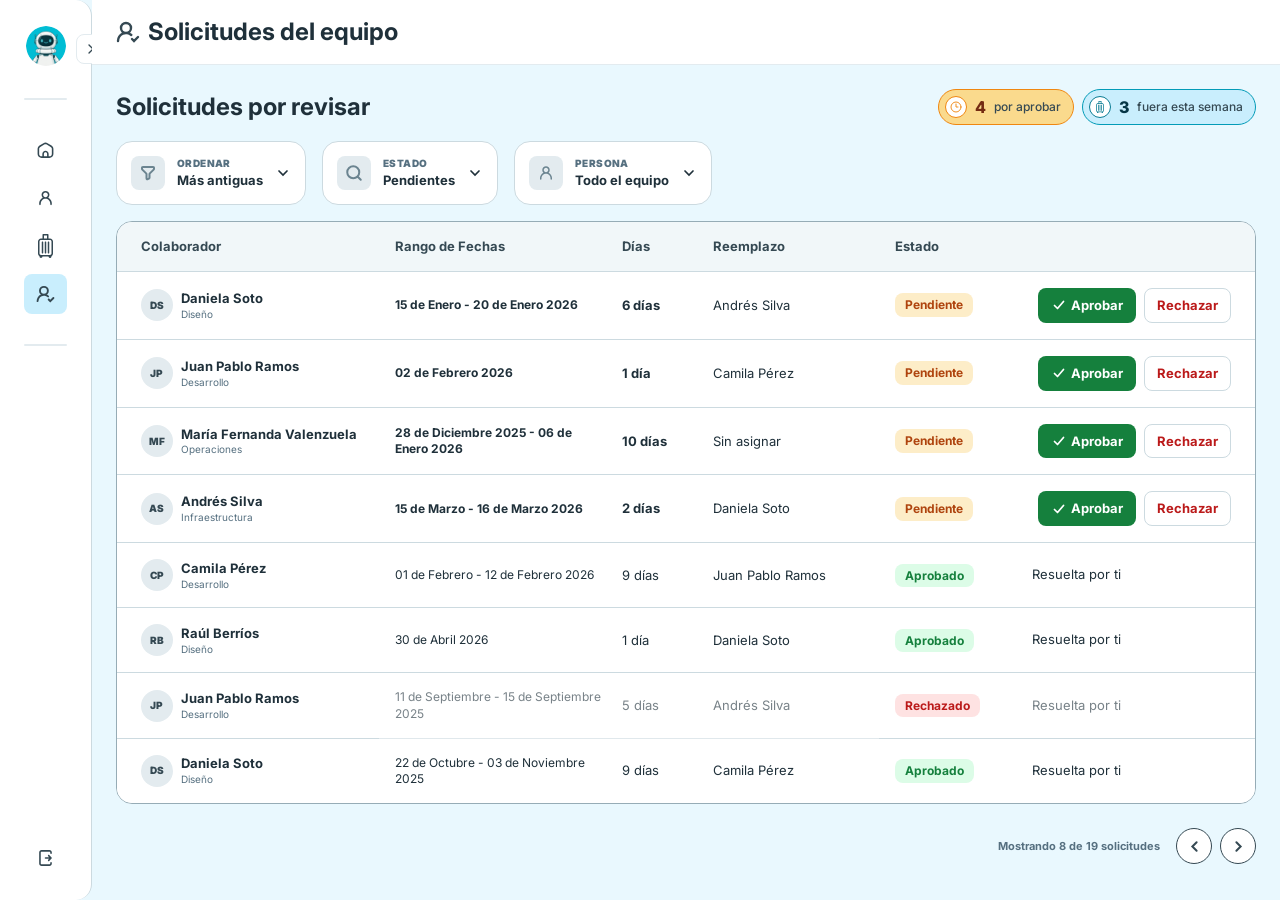
==== aprobaciones.html @ 94db884d "Primer commit: maquetas del rediseño de la intranet Reúne en un solo repositorio las cinco pantallas" ====
<!doctype html>
<html lang="es">
  <head>
    <meta charset="UTF-8" />
    <meta name="viewport" content="width=device-width, initial-scale=1" />
    <title>Solicitudes del equipo · Intranet 2.0</title>

    <link rel="preconnect" href="https://fonts.googleapis.com" />
    <link rel="preconnect" href="https://fonts.gstatic.com" crossorigin />
    <link
      href="https://fonts.googleapis.com/css2?family=Inter:wght@400;500;700;800;900&display=swap"
      rel="stylesheet"
    />

    <link rel="stylesheet" href="css/sistema/01-tokens.css" />
    <link rel="stylesheet" href="css/sistema/02-base.css" />
    <link rel="stylesheet" href="css/sistema/03-layout.css" />
    <link rel="stylesheet" href="css/sistema/04-components.css" />
    <link rel="stylesheet" href="css/pantallas/aprobaciones.css" />
  </head>

  <body>
    <!-- ========================================================================
     PANTALLA DE JEFATURA · propuesta de diseño, con datos de muestra.

     Solo la ve quien aprueba. Usa el mismo CSS que el resto de la plataforma;
     lo único propio es css/pantallas/aprobaciones.css (anchos de columna).

     DECISIONES DE DISEÑO, para discutir
       · Los contadores van como píldoras en la cabecera de la tabla, no como
         tarjetas: acá el dato es contexto y la tabla es el trabajo.
       · Las dos acciones confirman en un modal que repite el resumen —incluido
         el comentario de quien pide— para no decidir a ciegas. En aprobar el
         comentario de vuelta es opcional; en rechazar, el motivo es obligatorio.
       · La fila entera abre el drawer con el detalle, igual que en la pantalla
         del colaborador.
       · El afirmativo va sólido y el destructivo en fantasma, para que en una
         tabla densa no compitan dos bloques de color por fila.
       · La fila entera abre el detalle; los botones quedan por encima del
         enlace estirado para que el clic no se confunda.
       · Las resueltas no muestran botones: solo su etiqueta de estado.

     COMPONENTES NUEVOS QUE PIDE ESTA PANTALLA
       .c-btn      botón compacto (faltaba: solo había .c-submit de bloque)
       .c-persona  avatar + nombre + cargo para celdas de tabla
       .c-acciones fila de botones
       .c-avatar--iniciales  cuando no hay foto
       icono `check`  es el único asset dibujado por mí, no viene del diseño

     Sin JavaScript de lógica: carga componentes.js para que el drawer y el
     modal se puedan abrir y revisar.
     ======================================================================== -->

    <a class="u-skip-link" href="#contenido">Saltar al contenido</a>

    <!-- Sprite de iconos: se usan con <use href="#i-nombre"> -->
    <svg xmlns="http://www.w3.org/2000/svg" aria-hidden="true" focusable="false"
         style="position:absolute;width:0;height:0;overflow:hidden">
      <symbol id="i-maleta" viewBox="0 0 22.5 36" fill="none">
        <g>
        <path d="M6.75 11.25C7.04837 11.25 7.33452 11.3685 7.54549 11.5795C7.75647 11.7905 7.875 12.0766 7.875 12.375V28.125C7.875 28.4234 7.75647 28.7095 7.54549 28.9205C7.33452 29.1315 7.04837 29.25 6.75 29.25C6.45163 29.25 6.16548 29.1315 5.95451 28.9205C5.74353 28.7095 5.625 28.4234 5.625 28.125V12.375C5.625 12.0766 5.74353 11.7905 5.95451 11.5795C6.16548 11.3685 6.45163 11.25 6.75 11.25ZM11.25 11.25C11.5484 11.25 11.8345 11.3685 12.0455 11.5795C12.2565 11.7905 12.375 12.0766 12.375 12.375V28.125C12.375 28.4234 12.2565 28.7095 12.0455 28.9205C11.8345 29.1315 11.5484 29.25 11.25 29.25C10.9516 29.25 10.6655 29.1315 10.4545 28.9205C10.2435 28.7095 10.125 28.4234 10.125 28.125V12.375C10.125 12.0766 10.2435 11.7905 10.4545 11.5795C10.6655 11.3685 10.9516 11.25 11.25 11.25ZM15.75 11.25C16.0484 11.25 16.3345 11.3685 16.5455 11.5795C16.7565 11.7905 16.875 12.0766 16.875 12.375V28.125C16.875 28.4234 16.7565 28.7095 16.5455 28.9205C16.3345 29.1315 16.0484 29.25 15.75 29.25C15.4516 29.25 15.1655 29.1315 14.9545 28.9205C14.7435 28.7095 14.625 28.4234 14.625 28.125V12.375C14.625 12.0766 14.7435 11.7905 14.9545 11.5795C15.1655 11.3685 15.4516 11.25 15.75 11.25Z" fill="currentColor"/>
        <path d="M7.875 0C7.57663 0 7.29048 0.118526 7.07951 0.329505C6.86853 0.540483 6.75 0.826631 6.75 1.125V6.75H4.5C3.30653 6.75 2.16193 7.22411 1.31802 8.06802C0.474106 8.91193 9.80561e-08 10.0565 9.80561e-08 11.25V29.25C-0.000167649 30.0537 0.214893 30.8427 0.622835 31.5351C1.03078 32.2276 1.61671 32.7981 2.31975 33.1875C2.23526 33.52 2.2277 33.8674 2.29764 34.2033C2.36759 34.5392 2.5132 34.8547 2.7234 35.1259C2.93361 35.3971 3.20287 35.6167 3.51072 35.7682C3.81857 35.9197 4.15691 35.9989 4.5 36C5.09674 36 5.66903 35.7629 6.09099 35.341C6.51295 34.919 6.75 34.3467 6.75 33.75H15.75C15.7509 34.0688 15.8196 34.3838 15.9515 34.6741C16.0834 34.9644 16.2755 35.2233 16.5151 35.4338C16.7546 35.6442 17.0361 35.8013 17.341 35.8947C17.6459 35.9881 17.9671 36.0156 18.2834 35.9754C18.5997 35.9353 18.9039 35.8283 19.1757 35.6617C19.4476 35.4951 19.6809 35.2726 19.8602 35.009C20.0396 34.7454 20.1609 34.4467 20.2161 34.1327C20.2712 33.8186 20.259 33.4965 20.1802 33.1875C20.8833 32.7981 21.4692 32.2276 21.8772 31.5351C22.2851 30.8427 22.5002 30.0537 22.5 29.25V11.25C22.5 10.0565 22.0259 8.91193 21.182 8.06802C20.3381 7.22411 19.1935 6.75 18 6.75H15.75V1.125C15.75 0.826631 15.6315 0.540483 15.4205 0.329505C15.2095 0.118526 14.9234 0 14.625 0L7.875 0ZM13.5 6.75H9V2.25H13.5V6.75ZM20.25 29.25C20.25 29.8467 20.0129 30.419 19.591 30.841C19.169 31.2629 18.5967 31.5 18 31.5H4.5C3.90326 31.5 3.33097 31.2629 2.90901 30.841C2.48705 30.419 2.25 29.8467 2.25 29.25V11.25C2.25 10.6533 2.48705 10.081 2.90901 9.65901C3.33097 9.23705 3.90326 9 4.5 9H18C18.5967 9 19.169 9.23705 19.591 9.65901C20.0129 10.081 20.25 10.6533 20.25 11.25V29.25Z" fill="currentColor"/>
        </g>
      </symbol>
      <symbol id="i-home" viewBox="0 0 24 24" fill="none">
        <g>
        <path fill-rule="evenodd" clip-rule="evenodd" d="M12 2.67773C11.0863 2.67773 10.1901 2.92808 9.40875 3.40159L4.40875 6.43159C3.67349 6.87714 3.06552 7.50477 2.64358 8.25383C2.22165 9.00289 1.99999 9.8481 2 10.7078V16.9998C2 18.3259 2.52678 19.5977 3.46447 20.5354C4.40215 21.473 5.67392 21.9998 7 21.9998H17C18.3261 21.9998 19.5978 21.473 20.5355 20.5354C21.4732 19.5977 22 18.3259 22 16.9998V10.7068C21.9998 9.8473 21.778 9.00212 21.3561 8.25329C20.9342 7.50446 20.3263 6.87704 19.5913 6.4316L14.5913 3.4016C13.8099 2.92809 12.9137 2.67773 12 2.67773ZM10.4453 5.11204C10.9141 4.82794 11.4518 4.67773 12 4.67773C12.5482 4.67773 13.0859 4.82794 13.5547 5.11204L18.5547 8.14204C18.9958 8.40931 19.3605 8.78577 19.6137 9.23507C19.8668 9.6843 19.9998 10.1912 20 10.7068V16.9998C20 17.7955 19.6839 18.5585 19.1213 19.1211C18.5587 19.6838 17.7956 19.9998 17 19.9998H16V16.9998C16 15.939 15.5786 14.9215 14.8284 14.1714C14.0783 13.4212 13.0609 12.9998 12 12.9998C10.9391 12.9998 9.92172 13.4212 9.17157 14.1714C8.42143 14.9215 8 15.939 8 16.9998V19.9998H7C6.20435 19.9998 5.44129 19.6838 4.87868 19.1211C4.31607 18.5585 4 17.7955 4 16.9998V10.7078C3.99999 10.192 4.13299 9.68483 4.38615 9.23539C4.63931 8.78595 5.00409 8.40938 5.44525 8.14205L10.4453 5.11204ZM13.4142 15.5856C13.7893 15.9607 14 16.4694 14 16.9998V19.9998H10V16.9998C10 16.4694 10.2107 15.9607 10.5858 15.5856C10.9609 15.2105 11.4696 14.9998 12 14.9998C12.5304 14.9998 13.0391 15.2105 13.4142 15.5856Z" fill="currentColor"/>
        </g>
      </symbol>
      <symbol id="i-user" viewBox="0 0 24 24" fill="none">
        <g>
        <path fill-rule="evenodd" clip-rule="evenodd" d="M12 3C10.6739 3 9.40215 3.52678 8.46447 4.46447C7.52678 5.40215 7 6.67392 7 8C7 9.32608 7.52678 10.5979 8.46447 11.5355C8.53043 11.6015 8.59804 11.6654 8.66721 11.7273C7.81069 12.1198 7.02217 12.6641 6.34314 13.3431C4.84285 14.8434 4 16.8783 4 19V20C4 20.5523 4.44771 21 5 21C5.55228 21 6 20.5523 6 20V19C6 17.4087 6.63214 15.8826 7.75736 14.7574C8.88258 13.6321 10.4087 13 12 13C13.5913 13 15.1174 13.6321 16.2426 14.7574C17.3679 15.8826 18 17.4087 18 19V20C18 20.5523 18.4477 21 19 21C19.5523 21 20 20.5523 20 20V19C20 16.8783 19.1571 14.8434 17.6569 13.3431C16.9778 12.6641 16.1893 12.1198 15.3328 11.7273C15.402 11.6654 15.4696 11.6015 15.5355 11.5355C16.4732 10.5979 17 9.32608 17 8C17 6.67392 16.4732 5.40215 15.5355 4.46447C14.5979 3.52678 13.3261 3 12 3ZM9.87868 5.87868C10.4413 5.31607 11.2043 5 12 5C12.7956 5 13.5587 5.31607 14.1213 5.87868C14.6839 6.44129 15 7.20435 15 8C15 8.79565 14.6839 9.55871 14.1213 10.1213C13.5587 10.6839 12.7956 11 12 11C11.2043 11 10.4413 10.6839 9.87868 10.1213C9.31607 9.55871 9 8.79565 9 8C9 7.20435 9.31607 6.44129 9.87868 5.87868Z" fill="currentColor"/>
        </g>
      </symbol>
      <symbol id="i-log-out" viewBox="0 0 20 20" fill="none">
        <g>
        <g>
        <path d="M5.83333 1.66667C5.17029 1.66667 4.53441 1.93006 4.06557 2.3989C3.59673 2.86774 3.33333 3.50363 3.33333 4.16667V15.8333C3.33333 16.4964 3.59673 17.1323 4.06557 17.6011C4.53441 18.0699 5.17029 18.3333 5.83333 18.3333H14.1667C14.8297 18.3333 15.4656 18.0699 15.9344 17.6011C16.4033 17.1323 16.6667 16.4964 16.6667 15.8333V15C16.6667 14.5398 16.2936 14.1667 15.8333 14.1667C15.3731 14.1667 15 14.5398 15 15V15.8333C15 16.0543 14.9122 16.2663 14.7559 16.4226C14.5996 16.5789 14.3877 16.6667 14.1667 16.6667H5.83333C5.61232 16.6667 5.40036 16.5789 5.24408 16.4226C5.0878 16.2663 5 16.0543 5 15.8333V4.16667C5 3.94565 5.0878 3.73369 5.24408 3.57741C5.40036 3.42113 5.61232 3.33333 5.83333 3.33333H14.1667C14.3877 3.33333 14.5996 3.42113 14.7559 3.57741C14.9122 3.73369 15 3.94565 15 4.16667V5C15 5.46024 15.3731 5.83333 15.8333 5.83333C16.2936 5.83333 16.6667 5.46024 16.6667 5V4.16667C16.6667 3.50362 16.4033 2.86774 15.9344 2.3989C15.4656 1.93006 14.8297 1.66667 14.1667 1.66667H5.83333Z" fill="currentColor"/>
        <path d="M13.9226 6.91074C13.5972 6.58531 13.0695 6.58531 12.7441 6.91074C12.4186 7.23618 12.4186 7.76382 12.7441 8.08926L13.8215 9.16667H10C9.53976 9.16667 9.16667 9.53976 9.16667 10C9.16667 10.4602 9.53976 10.8333 10 10.8333H13.8215L12.7441 11.9107C12.4186 12.2362 12.4186 12.7638 12.7441 13.0893C13.0695 13.4147 13.5972 13.4147 13.9226 13.0893L16.4226 10.5893C16.748 10.2638 16.748 9.73618 16.4226 9.41074L13.9226 6.91074Z" fill="currentColor"/>
        </g>
        </g>
      </symbol>
      <symbol id="i-chevron" viewBox="0 0 16 16" fill="none">
        <g>
        <path d="M4.4714 5.5286C4.21105 5.26825 3.78894 5.26825 3.5286 5.5286C3.26825 5.78895 3.26825 6.21106 3.5286 6.4714L7.5286 10.4714C7.78894 10.7318 8.21105 10.7318 8.4714 10.4714L12.4714 6.4714C12.7318 6.21106 12.7318 5.78895 12.4714 5.5286C12.2111 5.26825 11.7889 5.26825 11.5286 5.5286L8 9.05719L4.4714 5.5286Z" fill="currentColor"/>
        </g>
      </symbol>
      <symbol id="i-chevron-down" viewBox="0 0 16 16" fill="none">
        <g id="chevron-down">
        <path d="M4 6L8 10L12 6" stroke="currentColor" stroke-width="1.7" stroke-linecap="round"/>
        </g>
      </symbol>
      <symbol id="i-chevron-left" viewBox="0 0 17 17" fill="none">
        <g id="chevron-left">
        <path d="M10.625 12.75L6.375 8.5L10.625 4.25" stroke="currentColor" stroke-width="2" stroke-linecap="round"/>
        </g>
      </symbol>
      <symbol id="i-chevron-right" viewBox="0 0 17 17" fill="none">
        <g id="chevron-right">
        <path d="M6.375 12.75L10.625 8.5L6.375 4.25" stroke="currentColor" stroke-width="2" stroke-linecap="round"/>
        </g>
      </symbol>
      <symbol id="i-check" viewBox="0 0 16 16" fill="none">
        <path d="M3.5 8.5L6.5 11.5L12.5 4.5" stroke="currentColor" stroke-width="1.7" stroke-linecap="round" stroke-linejoin="round"/>
      </symbol>
      <symbol id="i-cross" viewBox="0 0 16 16" fill="none">
        <g>
        <path d="M12 4L4 12M4 4L12 12" stroke="currentColor" stroke-width="1.33333"/>
        </g>
      </symbol>
      <symbol id="i-clock" viewBox="0 0 13 13" fill="none">
        <g id="clock-3" clip-path="url(#clock-clip0_0_4)">
        <path d="M6.5 3.24974V6.5H8.66684M11.9171 6.5C11.9171 9.49178 9.49178 11.9171 6.5 11.9171C3.50822 11.9171 1.0829 9.49178 1.0829 6.5C1.0829 3.50822 3.50822 1.0829 6.5 1.0829C9.49178 1.0829 11.9171 3.50822 11.9171 6.5Z" stroke="currentColor" stroke-linecap="round"/>
        </g>
        <defs>
        <clipPath id="clock-clip0_0_4">
        <rect width="13" height="13" fill="white"/>
        </clipPath>
        </defs>
      </symbol>
      <symbol id="i-calendar-salida" viewBox="0 0 18 18" fill="none">
        <g>
        <path d="M16.5006 13.5004L13.5005 16.5006L10.5003 13.5004M13.5005 16.5006V10.5001M12.0004 1.4994V4.49964M15.7506 8.51546V4.49964C15.7506 4.10178 15.5925 3.72022 15.3112 3.43889C15.0299 3.15757 14.6483 2.99952 14.2505 2.99952H3.75006C3.35222 2.99952 2.97067 3.15757 2.68936 3.43889C2.40804 3.72022 2.25 4.10178 2.25 4.49964V15.0005C2.25 15.3983 2.40804 15.7799 2.68936 16.0612C2.97067 16.3426 3.35222 16.5006 3.75006 16.5006H9.25754M2.25 7.49988H15.7506M6.00016 1.4994V4.49964" stroke="currentColor" stroke-width="1.8" stroke-linecap="round"/>
        </g>
      </symbol>
      <symbol id="i-calendar-regreso" viewBox="0 0 18 18" fill="none">
        <g>
        <path d="M16.5006 13.5004L13.5005 10.5001L10.5003 13.5004M13.5005 10.5001V16.5006M12.0004 1.4994V4.49964M15.7506 8.50721V4.49964C15.7506 4.10178 15.5925 3.72022 15.3112 3.43889C15.0299 3.15757 14.6483 2.99952 14.2505 2.99952H3.75006C3.35222 2.99952 2.97067 3.15757 2.68936 3.43889C2.40804 3.72022 2.25 4.10178 2.25 4.49964V15.0005C2.25 15.3983 2.40804 15.7799 2.68936 16.0612C2.97067 16.3426 3.35222 16.5006 3.75006 16.5006H10.5003M2.25 7.49988H15.7506M6.00016 1.4994V4.49964" stroke="currentColor" stroke-width="1.8" stroke-linecap="round"/>
        </g>
      </symbol>
      <symbol id="i-person-check" viewBox="0 0 18 18" fill="none">
        <g>
        <path d="M1.4994 15.75C1.49934 14.5953 1.83253 13.4651 2.45899 12.495C3.08544 11.5249 3.97855 10.7562 5.03113 10.2811C6.08371 9.80606 7.25104 9.64478 8.39302 9.81665C9.535 9.98853 10.6031 10.4863 11.4692 11.2501M12.0002 14.2497L13.5004 15.7497L16.5006 12.7497M11.2502 5.99991C11.2502 8.07093 9.57111 9.74982 7.49988 9.74982C5.42865 9.74982 3.74958 8.07093 3.74958 5.99991C3.74958 3.92889 5.42865 2.25 7.49988 2.25C9.57111 2.25 11.2502 3.92889 11.2502 5.99991Z" stroke="currentColor" stroke-width="1.8" stroke-linecap="round"/>
        </g>
      </symbol>
      <symbol id="i-send" viewBox="0 0 18 18" fill="none">
        <g clip-path="url(#send-clip0_0_46)">
        <path d="M16.3912 1.61039L8.18551 9.81435M10.9021 16.2635C10.9305 16.3345 10.9801 16.3951 11.044 16.4371C11.108 16.4791 11.1832 16.5006 11.2597 16.4987C11.3362 16.4967 11.4103 16.4714 11.472 16.4261C11.5337 16.3809 11.58 16.3178 11.6049 16.2455L16.4803 1.99596C16.5043 1.9295 16.5089 1.85759 16.4935 1.78863C16.4781 1.71967 16.4434 1.65651 16.3934 1.60655C16.3435 1.55659 16.2803 1.52189 16.2113 1.50652C16.1424 1.49114 16.0704 1.49572 16.004 1.51972L1.75278 6.39455C1.68039 6.41937 1.61733 6.46574 1.57206 6.52742C1.5268 6.58911 1.50148 6.66317 1.49952 6.73966C1.49756 6.81615 1.51905 6.8914 1.5611 6.95533C1.60315 7.01925 1.66376 7.06878 1.73477 7.09728L7.68278 9.48219C7.87081 9.55747 8.04165 9.67003 8.185 9.8131C8.32834 9.95618 8.44123 10.1268 8.51685 10.3147L10.9021 16.2635Z" stroke="currentColor" stroke-width="2" stroke-linecap="round"/>
        </g>
        <defs>
        <clipPath id="send-clip0_0_46">
        <rect width="18" height="18" fill="white"/>
        </clipPath>
        </defs>
      </symbol>
      <symbol id="i-send-plane" viewBox="0 0 14 14" fill="none">
        <g>
        <path d="M11.8592 2.14083C11.7488 2.03126 11.6104 1.95424 11.4591 1.91822C11.3078 1.8822 11.1496 1.88858 11.0017 1.93667L2.4675 4.78333C2.30922 4.83349 2.16936 4.92942 2.06558 5.05901C1.96179 5.18861 1.89874 5.34605 1.88438 5.51146C1.87002 5.67687 1.90501 5.84283 1.98492 5.98836C2.06482 6.1339 2.18607 6.2525 2.33333 6.32917L5.87417 8.07917L7.62417 11.6317C7.69451 11.7707 7.80214 11.8875 7.93503 11.9688C8.06792 12.0502 8.22084 12.093 8.37667 12.0925H8.435C8.60189 12.0802 8.76122 12.018 8.8923 11.914C9.02337 11.81 9.12013 11.6689 9.17 11.5092L12.0575 2.99833C12.1091 2.85129 12.1178 2.69263 12.0827 2.54082C12.0476 2.38901 11.9701 2.2503 11.8592 2.14083ZM2.82917 5.58833L10.2783 3.10333L6.1425 7.23917L2.82917 5.58833ZM8.4175 11.1708L6.76083 7.8575L10.8967 3.72167L8.4175 11.1708Z" fill="currentColor"/>
        </g>
      </symbol>
      <symbol id="i-download" viewBox="0 0 18 16" fill="none">
        <g>
        <path d="M1 11V15H17V11" stroke="currentColor" stroke-width="2" stroke-linecap="round" stroke-linejoin="round"/>
        <path d="M9 1V9" stroke="currentColor" stroke-width="2" stroke-linecap="round" stroke-linejoin="round"/>
        <path d="M5 5L9 9L13 5" stroke="currentColor" stroke-width="2" stroke-linecap="round" stroke-linejoin="round"/>
        </g>
      </symbol>
      <symbol id="i-filter" viewBox="0 0 18 18" fill="none">
        <g>
        <path d="M15 4.2C15 3.78 15 3.57 14.9175 3.4095C14.8458 3.2685 14.7313 3.15378 14.5905 3.08175C14.43 3 14.22 3 13.8 3H4.2C3.78 3 3.57 3 3.4095 3.08175C3.26838 3.15365 3.15365 3.26838 3.08175 3.4095C3 3.57 3 3.78 3 4.2V4.75275C3 4.9365 3 5.028 3.021 5.11425C3.03937 5.19103 3.06974 5.26444 3.111 5.33175C3.15675 5.40675 3.222 5.472 3.351 5.60175L7.14825 9.39825C7.278 9.528 7.34325 9.59325 7.389 9.66825C7.4305 9.73625 7.4605 9.80875 7.479 9.88575C7.5 9.97125 7.5 10.062 7.5 10.2412V13.8082C7.5 14.451 7.5 14.7727 7.635 14.9662C7.69357 15.0499 7.76862 15.1208 7.85554 15.1744C7.94247 15.2281 8.03944 15.2634 8.1405 15.2783C8.37375 15.3128 8.66175 15.1695 9.23625 14.8815L9.83625 14.5815C10.0777 14.4615 10.1977 14.4015 10.2855 14.3115C10.3633 14.232 10.4225 14.1362 10.4587 14.031C10.5 13.9125 10.5 13.7775 10.5 13.5082V10.2473C10.5 10.0635 10.5 9.972 10.521 9.88575C10.5394 9.80896 10.5697 9.73556 10.611 9.66825C10.656 9.59325 10.7213 9.52875 10.8488 9.40125L10.8517 9.39825L14.649 5.60175C14.778 5.472 14.8425 5.40675 14.889 5.33175C14.9305 5.26375 14.9605 5.19125 14.979 5.11425C15 5.0295 15 4.938 15 4.75875V4.2Z" stroke="currentColor" stroke-width="2" stroke-linecap="round" stroke-linejoin="round"/>
        </g>
      </symbol>
      <symbol id="i-calendar" viewBox="0 0 18 18" fill="none">
        <g>
        <path d="M12.3611 1.5V4.5M2.25 7.5H16.25M6.13889 1.5V4.5M16.25 8.50725V4.5C16.25 4.10218 16.0861 3.72064 15.7944 3.43934C15.5027 3.15804 15.107 3 14.6944 3H3.80556C3.393 3 2.99733 3.15804 2.70561 3.43934C2.41389 3.72064 2.25 4.10218 2.25 4.5V15C2.25 15.3978 2.41389 15.7794 2.70561 16.0607C2.99733 16.342 3.393 16.5 3.80556 16.5H10.8056H14.25C15.3546 16.5 16.25 15.6046 16.25 14.5V8.50725Z" stroke="currentColor" stroke-width="1.8" stroke-linecap="round"/>
        </g>
      </symbol>
      <symbol id="i-search" viewBox="0 0 18 18" fill="none">
        <g>
        <path d="M15.7501 15.7501L12.4951 12.4951M14.25 8.25C14.25 11.5637 11.5637 14.25 8.25 14.25C4.93629 14.25 2.25 11.5637 2.25 8.25C2.25 4.93629 4.93629 2.25 8.25 2.25C11.5637 2.25 14.25 4.93629 14.25 8.25Z" stroke="currentColor" stroke-width="2" stroke-linecap="round"/>
        </g>
      </symbol>
    </svg>

    <div class="l-app">
      <!-- ■■■ INICIO · SIDEBAR — bloque desmontable: bórralo entero si la
         intranet ya trae su propia navegación. El layout no depende de él. ■■■ -->
      <aside class="c-sidebar" id="sidebar" aria-label="Navegación principal">
        <div class="c-sidebar__profile">
          <img
            class="c-avatar c-avatar--lg"
            src="assets/img/avatar-placeholder.png"
            alt=""
          />
          <span class="c-sidebar__identity">
            <span class="c-sidebar__org">Inelcom</span>
            <span class="c-sidebar__user">Raúl Gabriel Berríos Jofré</span>
          </span>
        </div>

        <hr class="c-divider c-divider--thick c-sidebar__divider" />

        <nav class="c-sidebar__nav">
          <a class="c-navlink" href="#">
            <svg class="c-icon" aria-hidden="true"><use href="#i-home" /></svg>
            <span class="c-navlink__label">Inicio</span>
            <span class="u-visually-hidden">Inicio</span>
          </a>
          <a class="c-navlink" href="#">
            <svg class="c-icon" aria-hidden="true"><use href="#i-user" /></svg>
            <span class="c-navlink__label">Mi Perfil</span>
            <span class="u-visually-hidden">Mi Perfil</span>
          </a>
          <a class="c-navlink" href="prototipo.html">
            <svg class="c-icon c-icon--maleta" aria-hidden="true">
              <use href="#i-maleta" />
            </svg>
            <span class="c-navlink__label">Vacaciones</span>
            <span class="u-visually-hidden">Vacaciones</span>
          </a>
          <!-- Solo visible para jefatura -->
          <a class="c-navlink" href="#" aria-current="page">
            <svg class="c-icon" aria-hidden="true">
              <use href="#i-person-check" />
            </svg>
            <span class="c-navlink__label">Aprobaciones</span>
            <span class="u-visually-hidden">Aprobaciones</span>
          </a>
        </nav>

        <hr class="c-divider c-divider--thick c-sidebar__divider" />

        <div class="c-sidebar__spacer"></div>

        <div class="c-sidebar__footer">
          <a class="c-navlink c-navlink--logout" href="#">
            <svg class="c-icon" aria-hidden="true"><use href="#i-log-out" /></svg>
            <span class="c-navlink__label">Cerrar Sesión</span>
            <span class="u-visually-hidden">Cerrar sesión</span>
          </a>
        </div>

        <button
          class="c-sidebar__toggle"
          type="button"
          data-sidebar
          aria-expanded="false"
          aria-controls="sidebar"
          aria-label="Desplegar navegación"
        >
          <svg class="c-icon" aria-hidden="true"><use href="#i-chevron" /></svg>
        </button>
      </aside>
      <!-- ■■■ FIN · SIDEBAR ■■■ -->

      <div class="l-main">
        <header class="l-header">
          <div class="l-header__content">
            <div class="c-pagetitle">
              <svg class="c-icon" aria-hidden="true">
                <use href="#i-person-check" />
              </svg>
              <h1 class="c-pagetitle__text">Solicitudes del equipo</h1>
            </div>
          </div>
        </header>

        <main class="l-body" id="contenido">
          <!-- Tabla de solicitudes -->
          <section class="l-section" aria-labelledby="t-solicitudes">
            <div class="c-sectionhead">
              <h2 class="c-sectionhead__title" id="t-solicitudes">
                Solicitudes por revisar
              </h2>

              <div class="c-sectionhead__stats">
                <span class="c-stat c-stat--warning">
                  <span class="c-stat__bubble">
                    <svg class="c-icon" aria-hidden="true"><use href="#i-clock" /></svg>
                  </span>
                  <span class="c-stat__numero">4</span>
                  <span class="c-stat__label">por aprobar</span>
                </span>

                <span class="c-stat c-stat--info">
                  <span class="c-stat__bubble">
                    <svg class="c-icon c-icon--maleta" aria-hidden="true">
                      <use href="#i-maleta" />
                    </svg>
                  </span>
                  <span class="c-stat__numero">3</span>
                  <span class="c-stat__label">fuera esta semana</span>
                </span>
              </div>
            </div>

            <div class="l-filters">
              <div class="c-select c-select--filter">
                <button
                  class="c-field c-field--filter"
                  type="button"
                  id="campo-orden"
                  aria-haspopup="listbox"
                  aria-expanded="false"
                  aria-controls="pop-orden"
                >
                  <span class="c-field__icon">
                    <svg class="c-icon" aria-hidden="true"><use href="#i-filter" /></svg>
                  </span>
                  <span class="c-field__content">
                    <span class="c-field__label">Ordenar</span>
                    <span class="c-field__value" data-valor>Más antiguas</span>
                  </span>
                  <svg class="c-field__chevron" aria-hidden="true">
                    <use href="#i-chevron-down" />
                  </svg>
                </button>
                <div class="c-popover" id="pop-orden" hidden>
                  <ul class="c-select__list" role="listbox" aria-labelledby="campo-orden">
                    <li class="c-select__option" role="option" tabindex="-1" aria-selected="true">Más antiguas</li>
                    <li class="c-select__option" role="option" tabindex="-1" aria-selected="false">Más recientes</li>
                    <li class="c-select__option" role="option" tabindex="-1" aria-selected="false">Más días</li>
                  </ul>
                </div>
              </div>

              <div class="c-select c-select--filter">
                <button
                  class="c-field c-field--filter"
                  type="button"
                  id="campo-estado"
                  aria-haspopup="listbox"
                  aria-expanded="false"
                  aria-controls="pop-estado"
                >
                  <span class="c-field__icon">
                    <svg class="c-icon" aria-hidden="true"><use href="#i-search" /></svg>
                  </span>
                  <span class="c-field__content">
                    <span class="c-field__label">Estado</span>
                    <span class="c-field__value" data-valor>Pendientes</span>
                  </span>
                  <svg class="c-field__chevron" aria-hidden="true">
                    <use href="#i-chevron-down" />
                  </svg>
                </button>
                <div class="c-popover" id="pop-estado" hidden>
                  <ul class="c-select__list" role="listbox" aria-labelledby="campo-estado">
                    <li class="c-select__option" role="option" tabindex="-1" aria-selected="true">Pendientes</li>
                    <li class="c-select__option" role="option" tabindex="-1" aria-selected="false">Todas</li>
                    <li class="c-select__option" role="option" tabindex="-1" aria-selected="false">Aprobadas</li>
                    <li class="c-select__option" role="option" tabindex="-1" aria-selected="false">Rechazadas</li>
                  </ul>
                </div>
              </div>

              <div class="c-select c-select--filter">
                <button
                  class="c-field c-field--filter"
                  type="button"
                  id="campo-persona"
                  aria-haspopup="listbox"
                  aria-expanded="false"
                  aria-controls="pop-persona"
                >
                  <span class="c-field__icon">
                    <svg class="c-icon" aria-hidden="true"><use href="#i-user" /></svg>
                  </span>
                  <span class="c-field__content">
                    <span class="c-field__label">Persona</span>
                    <span class="c-field__value" data-valor>Todo el equipo</span>
                  </span>
                  <svg class="c-field__chevron" aria-hidden="true">
                    <use href="#i-chevron-down" />
                  </svg>
                </button>
                <div class="c-popover" id="pop-persona" hidden>
                  <ul class="c-select__list" role="listbox" aria-labelledby="campo-persona">
                    <li class="c-select__option" role="option" tabindex="-1" aria-selected="true">Todo el equipo</li>
                    <li class="c-select__option" role="option" tabindex="-1" aria-selected="false">Daniela Soto</li>
                    <li class="c-select__option" role="option" tabindex="-1" aria-selected="false">Juan Pablo Ramos</li>
                    <li class="c-select__option" role="option" tabindex="-1" aria-selected="false">Andrés Silva</li>
                  </ul>
                </div>
              </div>
            </div>

            <table class="c-table">
              <caption class="u-visually-hidden">
                Solicitudes de vacaciones del equipo
              </caption>
              <colgroup>
                <col class="s-aprob__col--persona" />
                <col class="s-aprob__col--rango" />
                <col class="s-aprob__col--dias" />
                <col class="s-aprob__col--reemplazo" />
                <col class="s-aprob__col--estado" />
                <col class="s-aprob__col--acciones" />
              </colgroup>
              <thead>
                <tr>
                  <th scope="col">Colaborador</th>
                  <th scope="col">Rango de Fechas</th>
                  <th scope="col" class="c-table__dias">Días</th>
                  <th scope="col">Reemplazo</th>
                  <th scope="col" class="c-table__estado">Estado</th>
                  <th scope="col"><span class="u-visually-hidden">Acciones</span></th>
                </tr>
              </thead>
              <tbody>
          <tr class="c-table__row c-table__row--pendiente">
            <td data-col="Colaborador">
              <span class="c-persona">
                <span class="c-avatar c-avatar--md c-avatar--iniciales" aria-hidden="true">DS</span>
                <span class="c-persona__datos">
                  <a class="c-table__link c-persona__nombre" href="#" data-abre="#drawer-solicitud"
                    >Daniela Soto<span class="u-visually-hidden"> — ver solicitud</span></a
                  >
                  <span class="c-persona__cargo">Diseño</span>
                </span>
              </span>
            </td>
            <td class="c-table__rango" data-col="Rango">15 de Enero - 20 de Enero 2026</td>
            <td class="c-table__dias" data-col="Días">6 días</td>
            <td class="c-table__aprobador" data-col="Reemplazo">Andrés Silva</td>
            <td class="c-table__estado" data-col="Estado">
              <span class="c-tag c-tag--pendiente">Pendiente</span>
            </td>
            <td data-col="Acciones">
              <div class="c-acciones s-aprob__acciones">
                <button class="c-btn c-btn--aprobar" type="button" data-abre="#modal-aprobacion">
                  <svg class="c-icon" aria-hidden="true"><use href="#i-check" /></svg>
                  Aprobar
                </button>
                <button class="c-btn c-btn--rechazar" type="button" data-abre="#modal-rechazo">Rechazar</button>
              </div>
            </td>
          </tr>
          <tr class="c-table__row c-table__row--pendiente">
            <td data-col="Colaborador">
              <span class="c-persona">
                <span class="c-avatar c-avatar--md c-avatar--iniciales" aria-hidden="true">JP</span>
                <span class="c-persona__datos">
                  <a class="c-table__link c-persona__nombre" href="#" data-abre="#drawer-solicitud"
                    >Juan Pablo Ramos<span class="u-visually-hidden"> — ver solicitud</span></a
                  >
                  <span class="c-persona__cargo">Desarrollo</span>
                </span>
              </span>
            </td>
            <td class="c-table__rango" data-col="Rango">02 de Febrero 2026</td>
            <td class="c-table__dias" data-col="Días">1 día</td>
            <td class="c-table__aprobador" data-col="Reemplazo">Camila Pérez</td>
            <td class="c-table__estado" data-col="Estado">
              <span class="c-tag c-tag--pendiente">Pendiente</span>
            </td>
            <td data-col="Acciones">
              <div class="c-acciones s-aprob__acciones">
                <button class="c-btn c-btn--aprobar" type="button" data-abre="#modal-aprobacion">
                  <svg class="c-icon" aria-hidden="true"><use href="#i-check" /></svg>
                  Aprobar
                </button>
                <button class="c-btn c-btn--rechazar" type="button" data-abre="#modal-rechazo">Rechazar</button>
              </div>
            </td>
          </tr>
          <tr class="c-table__row c-table__row--pendiente">
            <td data-col="Colaborador">
              <span class="c-persona">
                <span class="c-avatar c-avatar--md c-avatar--iniciales" aria-hidden="true">MF</span>
                <span class="c-persona__datos">
                  <a class="c-table__link c-persona__nombre" href="#" data-abre="#drawer-solicitud"
                    >María Fernanda Valenzuela<span class="u-visually-hidden"> — ver solicitud</span></a
                  >
                  <span class="c-persona__cargo">Operaciones</span>
                </span>
              </span>
            </td>
            <td class="c-table__rango" data-col="Rango">28 de Diciembre 2025 - 06 de Enero 2026</td>
            <td class="c-table__dias" data-col="Días">10 días</td>
            <td class="c-table__aprobador" data-col="Reemplazo">Sin asignar</td>
            <td class="c-table__estado" data-col="Estado">
              <span class="c-tag c-tag--pendiente">Pendiente</span>
            </td>
            <td data-col="Acciones">
              <div class="c-acciones s-aprob__acciones">
                <button class="c-btn c-btn--aprobar" type="button" data-abre="#modal-aprobacion">
                  <svg class="c-icon" aria-hidden="true"><use href="#i-check" /></svg>
                  Aprobar
                </button>
                <button class="c-btn c-btn--rechazar" type="button" data-abre="#modal-rechazo">Rechazar</button>
              </div>
            </td>
          </tr>
          <tr class="c-table__row c-table__row--pendiente">
            <td data-col="Colaborador">
              <span class="c-persona">
                <span class="c-avatar c-avatar--md c-avatar--iniciales" aria-hidden="true">AS</span>
                <span class="c-persona__datos">
                  <a class="c-table__link c-persona__nombre" href="#" data-abre="#drawer-solicitud"
                    >Andrés Silva<span class="u-visually-hidden"> — ver solicitud</span></a
                  >
                  <span class="c-persona__cargo">Infraestructura</span>
                </span>
              </span>
            </td>
            <td class="c-table__rango" data-col="Rango">15 de Marzo - 16 de Marzo 2026</td>
            <td class="c-table__dias" data-col="Días">2 días</td>
            <td class="c-table__aprobador" data-col="Reemplazo">Daniela Soto</td>
            <td class="c-table__estado" data-col="Estado">
              <span class="c-tag c-tag--pendiente">Pendiente</span>
            </td>
            <td data-col="Acciones">
              <div class="c-acciones s-aprob__acciones">
                <button class="c-btn c-btn--aprobar" type="button" data-abre="#modal-aprobacion">
                  <svg class="c-icon" aria-hidden="true"><use href="#i-check" /></svg>
                  Aprobar
                </button>
                <button class="c-btn c-btn--rechazar" type="button" data-abre="#modal-rechazo">Rechazar</button>
              </div>
            </td>
          </tr>
          <tr class="c-table__row c-table__row--aprobado">
            <td data-col="Colaborador">
              <span class="c-persona">
                <span class="c-avatar c-avatar--md c-avatar--iniciales" aria-hidden="true">CP</span>
                <span class="c-persona__datos">
                  <a class="c-table__link c-persona__nombre" href="#" data-abre="#drawer-solicitud"
                    >Camila Pérez<span class="u-visually-hidden"> — ver solicitud</span></a
                  >
                  <span class="c-persona__cargo">Desarrollo</span>
                </span>
              </span>
            </td>
            <td class="c-table__rango" data-col="Rango">01 de Febrero - 12 de Febrero 2026</td>
            <td class="c-table__dias" data-col="Días">9 días</td>
            <td class="c-table__aprobador" data-col="Reemplazo">Juan Pablo Ramos</td>
            <td class="c-table__estado" data-col="Estado">
              <span class="c-tag c-tag--aprobado">Aprobado</span>
            </td>
            <td data-col="Acciones">
              <span class="c-table__aprobador">Resuelta por ti</span>
            </td>
          </tr>
          <tr class="c-table__row c-table__row--aprobado">
            <td data-col="Colaborador">
              <span class="c-persona">
                <span class="c-avatar c-avatar--md c-avatar--iniciales" aria-hidden="true">RB</span>
                <span class="c-persona__datos">
                  <a class="c-table__link c-persona__nombre" href="#" data-abre="#drawer-solicitud"
                    >Raúl Berríos<span class="u-visually-hidden"> — ver solicitud</span></a
                  >
                  <span class="c-persona__cargo">Diseño</span>
                </span>
              </span>
            </td>
            <td class="c-table__rango" data-col="Rango">30 de Abril 2026</td>
            <td class="c-table__dias" data-col="Días">1 día</td>
            <td class="c-table__aprobador" data-col="Reemplazo">Daniela Soto</td>
            <td class="c-table__estado" data-col="Estado">
              <span class="c-tag c-tag--aprobado">Aprobado</span>
            </td>
            <td data-col="Acciones">
              <span class="c-table__aprobador">Resuelta por ti</span>
            </td>
          </tr>
          <tr class="c-table__row c-table__row--rechazado">
            <td data-col="Colaborador">
              <span class="c-persona">
                <span class="c-avatar c-avatar--md c-avatar--iniciales" aria-hidden="true">JP</span>
                <span class="c-persona__datos">
                  <a class="c-table__link c-persona__nombre" href="#" data-abre="#drawer-solicitud"
                    >Juan Pablo Ramos<span class="u-visually-hidden"> — ver solicitud</span></a
                  >
                  <span class="c-persona__cargo">Desarrollo</span>
                </span>
              </span>
            </td>
            <td class="c-table__rango" data-col="Rango">11 de Septiembre - 15 de Septiembre 2025</td>
            <td class="c-table__dias" data-col="Días">5 días</td>
            <td class="c-table__aprobador" data-col="Reemplazo">Andrés Silva</td>
            <td class="c-table__estado" data-col="Estado">
              <span class="c-tag c-tag--rechazado">Rechazado</span>
            </td>
            <td data-col="Acciones">
              <span class="c-table__aprobador">Resuelta por ti</span>
            </td>
          </tr>
          <tr class="c-table__row c-table__row--aprobado">
            <td data-col="Colaborador">
              <span class="c-persona">
                <span class="c-avatar c-avatar--md c-avatar--iniciales" aria-hidden="true">DS</span>
                <span class="c-persona__datos">
                  <a class="c-table__link c-persona__nombre" href="#" data-abre="#drawer-solicitud"
                    >Daniela Soto<span class="u-visually-hidden"> — ver solicitud</span></a
                  >
                  <span class="c-persona__cargo">Diseño</span>
                </span>
              </span>
            </td>
            <td class="c-table__rango" data-col="Rango">22 de Octubre - 03 de Noviembre 2025</td>
            <td class="c-table__dias" data-col="Días">9 días</td>
            <td class="c-table__aprobador" data-col="Reemplazo">Camila Pérez</td>
            <td class="c-table__estado" data-col="Estado">
              <span class="c-tag c-tag--aprobado">Aprobado</span>
            </td>
            <td data-col="Acciones">
              <span class="c-table__aprobador">Resuelta por ti</span>
            </td>
          </tr>
              </tbody>
            </table>

            <nav class="c-pagination" aria-label="Paginación de solicitudes">
              <p class="c-pagination__note">Mostrando 8 de 19 solicitudes</p>
              <div class="c-pagination__nav">
                <button class="c-iconbtn" type="button" aria-label="Página anterior" disabled>
                  <svg class="c-icon" aria-hidden="true"><use href="#i-chevron-left" /></svg>
                </button>
                <button class="c-iconbtn" type="button" aria-label="Página siguiente">
                  <svg class="c-icon" aria-hidden="true"><use href="#i-chevron-right" /></svg>
                </button>
              </div>
            </nav>

            <!-- Cuando no queda nada por revisar, en vez de la tabla va esto:
            <div class="c-empty">
              <span class="c-empty__bubble">
                <svg class="c-icon" aria-hidden="true"><use href="#i-check"/></svg>
              </span>
              <p class="c-empty__title">No tienes solicitudes por revisar</p>
              <p class="c-empty__text">
                Cuando alguien de tu equipo pida vacaciones aparecerá acá.
              </p>
            </div>
            -->
          </section>
        </main>
      </div>
    </div>

    <!-- DRAWER · detalle de una solicitud, con las acciones al pie.
         Abrir con: document.getElementById('drawer-solicitud').showModal() -->
    <dialog class="c-modal c-drawer" id="drawer-solicitud" aria-labelledby="drawer-titulo">
      <div class="c-modal__body c-modal__body--plain">
        <div class="c-modal__summary">
          <div class="c-modal__summaryText">
            <span class="c-status c-status--pendiente">Pendiente</span>
            <h2 class="c-modal__range" id="drawer-titulo">15 — 20 ENE</h2>
          </div>
          <button class="c-closebtn" type="button" data-cierra aria-label="Cerrar detalle">
            <svg class="c-icon" aria-hidden="true"><use href="#i-cross" /></svg>
          </button>
        </div>

        <span class="c-persona">
          <span class="c-avatar c-avatar--md c-avatar--iniciales" aria-hidden="true">DS</span>
          <span class="c-persona__datos">
            <span class="c-persona__nombre">Daniela Soto</span>
            <span class="c-persona__cargo">Diseño</span>
          </span>
        </span>

        <ul class="c-detaillist">
          <li class="c-detaillist__row">
            <span class="c-detaillist__icon">
              <svg class="c-icon" aria-hidden="true"><use href="#i-calendar-salida" /></svg>
            </span>
            <span class="c-detaillist__content">
              <span class="c-detaillist__label">Fecha de salida</span>
              <span class="c-detaillist__value">Jue, 15 de enero 2026</span>
            </span>
          </li>
          <li class="c-detaillist__row">
            <span class="c-detaillist__icon">
              <svg class="c-icon" aria-hidden="true"><use href="#i-calendar-regreso" /></svg>
            </span>
            <span class="c-detaillist__content">
              <span class="c-detaillist__label">Fecha de regreso</span>
              <span class="c-detaillist__value">Mar, 20 de enero 2026</span>
            </span>
          </li>
          <li class="c-detaillist__row">
            <span class="c-detaillist__icon">
              <svg class="c-icon" aria-hidden="true"><use href="#i-clock" /></svg>
            </span>
            <span class="c-detaillist__content">
              <span class="c-detaillist__label">Días solicitados</span>
              <span class="c-detaillist__value">6 días hábiles</span>
            </span>
          </li>
          <li class="c-detaillist__row">
            <span class="c-detaillist__icon">
              <svg class="c-icon" aria-hidden="true"><use href="#i-person-check" /></svg>
            </span>
            <span class="c-detaillist__content">
              <span class="c-detaillist__label">Persona de reemplazo</span>
              <span class="c-detaillist__value">Andrés Silva</span>
            </span>
          </li>
          <li class="c-detaillist__row">
            <span class="c-detaillist__content">
              <span class="c-detaillist__label">Comentario de Daniela</span>
              <span class="c-detaillist__note">Viaje familiar ya comprometido. Dejo el traspaso documentado y Andrés queda a cargo del tablero.</span>
            </span>
          </li>
        </ul>

        <hr class="c-divider" />

        <div class="c-acciones">
          <button class="c-btn c-btn--aprobar c-btn--bloque" type="button" data-abre="#modal-aprobacion">
            <svg class="c-icon" aria-hidden="true"><use href="#i-check" /></svg>
            Aprobar solicitud
          </button>
          <button class="c-btn c-btn--rechazar" type="button" data-abre="#modal-rechazo">
            Rechazar
          </button>
        </div>
      </div>
    </dialog>

    <!-- MODAL · confirmar aprobación.
         Muestra el resumen completo —incluido el comentario de quien pide— para
         que la decisión no se tome a ciegas. El comentario de vuelta es opcional.
         Abrir con: document.getElementById('modal-aprobacion').showModal() -->
    <dialog class="c-modal" id="modal-aprobacion" aria-labelledby="modal-aprobacion-titulo">
      <div class="c-modal__header">
        <h2 class="c-modal__title" id="modal-aprobacion-titulo">Aprobar solicitud</h2>
        <button class="c-closebtn" type="button" data-cierra aria-label="Cerrar">
          <svg class="c-icon" aria-hidden="true"><use href="#i-cross" /></svg>
        </button>
      </div>

      <div class="c-modal__body">
        <div class="c-modal__summary">
          <span class="c-persona">
            <span class="c-avatar c-avatar--md c-avatar--iniciales" aria-hidden="true"
              >DS</span
            >
            <span class="c-persona__datos">
              <span class="c-persona__nombre">Daniela Soto</span>
              <span class="c-persona__cargo">Diseño</span>
            </span>
          </span>
        </div>

        <p class="c-card__copy">Daniela Soto va a recibir la confirmación de sus 6 días del 15 al 20 de enero.</p>

        <ul class="c-detaillist">
          <li class="c-detaillist__row">
            <span class="c-detaillist__icon">
              <svg class="c-icon" aria-hidden="true"><use href="#i-calendar-salida" /></svg>
            </span>
            <span class="c-detaillist__content">
              <span class="c-detaillist__label">Fecha de salida</span>
              <span class="c-detaillist__value">Jue, 15 de enero 2026</span>
            </span>
          </li>
          <li class="c-detaillist__row">
            <span class="c-detaillist__icon">
              <svg class="c-icon" aria-hidden="true"><use href="#i-calendar-regreso" /></svg>
            </span>
            <span class="c-detaillist__content">
              <span class="c-detaillist__label">Fecha de regreso</span>
              <span class="c-detaillist__value">Mar, 20 de enero 2026</span>
            </span>
          </li>
          <li class="c-detaillist__row">
            <span class="c-detaillist__icon">
              <svg class="c-icon" aria-hidden="true"><use href="#i-clock" /></svg>
            </span>
            <span class="c-detaillist__content">
              <span class="c-detaillist__label">Días solicitados</span>
              <span class="c-detaillist__value">6 días hábiles</span>
            </span>
          </li>
          <li class="c-detaillist__row">
            <span class="c-detaillist__icon">
              <svg class="c-icon" aria-hidden="true"><use href="#i-person-check" /></svg>
            </span>
            <span class="c-detaillist__content">
              <span class="c-detaillist__label">Persona de reemplazo</span>
              <span class="c-detaillist__value">Andrés Silva</span>
            </span>
          </li>
          <li class="c-detaillist__row">
            <span class="c-detaillist__content">
              <span class="c-detaillist__label">Comentario de Daniela</span>
              <span class="c-detaillist__note"
                >Viaje familiar ya comprometido. Dejo el traspaso documentado y
                Andrés queda a cargo del tablero.</span
              >
            </span>
          </li>
        </ul>

        <div class="c-notes">
          <label class="c-notes__label" for="modal-aprobacion-comentario">
            Comentario para Daniela
            <span class="c-notes__hint">(opcional)</span>
          </label>
          <textarea
            class="c-notes__input"
            id="modal-aprobacion-comentario"
            name="comentario"
            rows="3"
            placeholder="Se lo enviamos junto con tu respuesta"
          ></textarea>
        </div>

        <hr class="c-divider" />

        <div class="c-acciones c-acciones--fin">
          <button class="c-btn c-btn--neutro" type="button" data-cierra>
            Cancelar
          </button>
          <button class="c-btn c-btn--aprobar" type="button" data-cierra>
            Aprobar solicitud
          </button>
        </div>
      </div>
    </dialog>

    <!-- MODAL · confirmar rechazo.
         Mismo componente que el de aprobación; acá el motivo es obligatorio:
         rechazar en silencio deja a la persona sin saber por qué.
         Abrir con: document.getElementById('modal-rechazo').showModal() -->
    <dialog class="c-modal" id="modal-rechazo" aria-labelledby="modal-rechazo-titulo">
      <div class="c-modal__header">
        <h2 class="c-modal__title" id="modal-rechazo-titulo">Rechazar solicitud</h2>
        <button class="c-closebtn" type="button" data-cierra aria-label="Cerrar">
          <svg class="c-icon" aria-hidden="true"><use href="#i-cross" /></svg>
        </button>
      </div>

      <div class="c-modal__body">
        <div class="c-modal__summary">
          <span class="c-persona">
            <span class="c-avatar c-avatar--md c-avatar--iniciales" aria-hidden="true"
              >DS</span
            >
            <span class="c-persona__datos">
              <span class="c-persona__nombre">Daniela Soto</span>
              <span class="c-persona__cargo">Diseño</span>
            </span>
          </span>
        </div>

        <p class="c-card__copy">Daniela Soto va a recibir este motivo junto con el rechazo de sus 6 días del 15 al 20 de enero.</p>

        <ul class="c-detaillist">
          <li class="c-detaillist__row">
            <span class="c-detaillist__icon">
              <svg class="c-icon" aria-hidden="true"><use href="#i-calendar-salida" /></svg>
            </span>
            <span class="c-detaillist__content">
              <span class="c-detaillist__label">Fecha de salida</span>
              <span class="c-detaillist__value">Jue, 15 de enero 2026</span>
            </span>
          </li>
          <li class="c-detaillist__row">
            <span class="c-detaillist__icon">
              <svg class="c-icon" aria-hidden="true"><use href="#i-calendar-regreso" /></svg>
            </span>
            <span class="c-detaillist__content">
              <span class="c-detaillist__label">Fecha de regreso</span>
              <span class="c-detaillist__value">Mar, 20 de enero 2026</span>
            </span>
          </li>
          <li class="c-detaillist__row">
            <span class="c-detaillist__icon">
              <svg class="c-icon" aria-hidden="true"><use href="#i-clock" /></svg>
            </span>
            <span class="c-detaillist__content">
              <span class="c-detaillist__label">Días solicitados</span>
              <span class="c-detaillist__value">6 días hábiles</span>
            </span>
          </li>
          <li class="c-detaillist__row">
            <span class="c-detaillist__icon">
              <svg class="c-icon" aria-hidden="true"><use href="#i-person-check" /></svg>
            </span>
            <span class="c-detaillist__content">
              <span class="c-detaillist__label">Persona de reemplazo</span>
              <span class="c-detaillist__value">Andrés Silva</span>
            </span>
          </li>
          <li class="c-detaillist__row">
            <span class="c-detaillist__content">
              <span class="c-detaillist__label">Comentario de Daniela</span>
              <span class="c-detaillist__note"
                >Viaje familiar ya comprometido. Dejo el traspaso documentado y
                Andrés queda a cargo del tablero.</span
              >
            </span>
          </li>
        </ul>

        <div class="c-notes">
          <label class="c-notes__label" for="modal-rechazo-comentario">
            Motivo del rechazo
            <span class="c-notes__hint">(obligatorio)</span>
          </label>
          <textarea
            class="c-notes__input"
            id="modal-rechazo-comentario"
            name="comentario"
            rows="3"
            placeholder="Se lo enviamos junto con tu respuesta"
          ></textarea>
        </div>

        <hr class="c-divider" />

        <div class="c-acciones c-acciones--fin">
          <button class="c-btn c-btn--neutro" type="button" data-cierra>
            Cancelar
          </button>
          <button class="c-btn c-btn--rechazar" type="button" data-cierra>
            Rechazar solicitud
          </button>
        </div>
      </div>
    </dialog>

    <!-- Desplegables, calendario, diálogos y sidebar. Sin dependencias
     ni datos: va tal cual a producción. -->
    <script src="js/componentes.js" defer></script>
  </body>
</html>
---- css/sistema/01-tokens.css ----
:root {
  /* ======================================================================
     1. COLOR — PRIMITIVOS
     ====================================================================== */

  /* --- Corporativo -------------------------------------------------- */
  --c-corporate-200: #a2f9ff;
  --c-corporate-500: #00bfd6;
  --c-corporate-600: #039bb7;
  --c-corporate-700: #0a7c94;
  --c-corporate-800: #126378;
  --c-corporate-950: #063646;

  /* --- Azul de apoyo ------------------------------------------------ */
  --c-blue-50: #f4fcff;
  --c-blue-100: #e9f8fe;
  --c-blue-200: #c9eefd;
  --c-blue-300: #9be0fc;
  --c-blue-600: #245a93;
  --c-blue-900: #061b37;

  /* --- Neutros ------------------------------------------------------ */
  --c-neutral-0: #ffffff;
  --c-neutral-50: #f8fbfc;
  --c-neutral-100: #f1f7f9;
  --c-neutral-200: #e3ebef;
  --c-neutral-300: #ccdae0;
  --c-neutral-400: #96acb6;
  --c-neutral-500: #6b8490;
  --c-neutral-600: #567080;
  --c-neutral-700: #354953;
  --c-neutral-800: #1f303a;
  --c-neutral-900: #101e29;

  /* --- Semáforo ----------------------------------------------------- */
  --c-success-100: #dcfce7;
  --c-success-200: #bbf7d0;
  --c-success-600: #16a34a;
  --c-success-700: #15803d;
  --c-success-900: #14532d;

  --c-warning-100: #fdedc8;
  --c-warning-200: #fada8d;
  --c-warning-500: #ef8711;
  --c-warning-700: #af440e;
  --c-warning-900: #752c12;

  --c-error-100: #fee2e2;
  --c-error-200: #ffc9c9;
  --c-error-500: #f24b4b;
  --c-error-600: #de2424;
  --c-error-700: #bb1a1a;
  --c-error-900: #801c1c;
  --c-error-text: #d55f5a;

  /* ======================================================================
     2. COLOR — SEMÁNTICOS
     ====================================================================== */

  /* --- Superficies -------------------------------------------------- */
  --color-bg-page: var(--c-blue-100);
  --color-surface: var(--c-neutral-0);
  --color-surface-subtle: var(--c-neutral-200);
  --color-surface-sunken: var(--c-neutral-50); /* tarjeta de detalle   */
  --color-surface-muted: var(--c-neutral-100); /* cuerpo de los modales */

  /* --- Bordes y separadores ----------------------------------------- */
  --color-border: var(--c-neutral-400);
  --color-border-subtle: var(--c-neutral-300);
  --color-divider: var(--c-neutral-200);

  /* --- Texto -------------------------------------------------------- */
  --color-text-primary: var(--c-neutral-800);
  --color-text-heading: var(--c-neutral-700);
  --color-text-strong: var(--c-neutral-900);
  --color-text-secondary: var(--c-neutral-600);
  --color-text-inverse: var(--c-neutral-0);
  --color-text-link: var(--c-corporate-700);
  --color-text-danger: var(--c-error-text);

  /* --- Iconos ------------------------------------------------------- */
  --color-icon: var(--c-neutral-700);
  --color-icon-muted: var(--c-neutral-500);
  --color-icon-inverse: var(--c-neutral-0);

  /* --- Interacción ---------------------------------------------------      */
  --color-state-hover: var(--c-blue-50);
  --color-state-pressed: var(--c-blue-200);
  --color-state-focus: var(--c-blue-200);
  --color-state-selected: var(--c-blue-200);

  /* El sidebar va sobre blanco, así que arranca un escalón más arriba */
  --color-nav-hover: var(--c-blue-100);
  --color-nav-pressed: var(--c-blue-300);
  --color-nav-selected: var(--c-blue-200);

  /* Anillo de foco */
  --color-focus-ring: var(--c-corporate-700);
  --focus-ring-width: 2px;
  --focus-ring-offset: 2px;

  /* --- Acción primaria ---------------------------------------------- */
  --color-action-bg: var(--c-corporate-600);
  --color-action-bg-hover: var(--c-corporate-700);
  --color-action-bg-pressed: var(--c-corporate-800);
  --color-action-text: var(--c-neutral-0);
  --color-action-bg-disabled: var(--c-neutral-200);
  --color-action-text-disabled: var(--c-neutral-500);

  /* --- Modales ------------------------------------------------------ */
  --color-overlay: rgb(16 30 41 / 0.55);

  /* --- Estados semánticos -------------------- */
  --color-info-bg: var(--c-blue-200);
  --color-info-border: var(--c-corporate-600);
  --color-info-text: var(--c-corporate-950);
  --color-info-accent: var(--c-corporate-700);

  --color-success-bg: var(--c-success-200);
  --color-success-border: var(--c-success-600);
  --color-success-text: var(--c-success-900);

  --color-warning-bg: var(--c-warning-200);
  --color-warning-bg-soft: var(--c-warning-100);
  --color-warning-border: var(--c-warning-500);
  --color-warning-text: var(--c-warning-900);

  --color-danger-bg: var(--c-error-200);
  --color-danger-border: var(--c-error-500);
  --color-danger-text: var(--c-error-900);
  --color-danger-solid: var(--c-error-500);

  /* --- Badge de días ------------------------------------------------- */
  --color-badge-empty: var(--c-neutral-400);
  --color-badge-ok: var(--c-success-600);
  --color-badge-over: var(--color-danger-solid);

  /* --- Tabla -------------------------------------------------------- */
  --color-table-head-bg:   var(--c-neutral-100);
  --color-table-border:    var(--c-neutral-300);
  --color-table-row-hover:   var(--color-state-hover);
  --color-table-row-pressed: var(--color-state-pressed);

  --color-tag-ok-bg:     var(--c-success-100);
  --color-tag-ok-text:   var(--c-success-700);
  --color-tag-wait-bg:   var(--c-warning-100);
  --color-tag-wait-text: var(--c-warning-700);
  --color-tag-no-bg:     var(--c-error-100);
  --color-tag-no-text:   var(--c-error-700);

  /* Las filas rechazadas van atenuadas */
  --opacity-row-muted: 0.6;

  /* --- Color del icono de la tarjeta de historial -------------------- */
  --color-status-icon-aprobada: var(--c-success-700);
  --color-status-icon-rechazada: var(--c-neutral-900);
  --color-status-icon-pendiente: var(--color-icon);

  /* ======================================================================
     3. TIPOGRAFÍA
     ====================================================================== */

  --font-sans:
    "Inter", -apple-system, BlinkMacSystemFont, "Segoe UI", Roboto, Helvetica,
    Arial, sans-serif;

  --fw-regular: 400;
  --fw-medium: 500;
  --fw-bold: 700;
  --fw-extrabold: 800;
  --fw-black: 900;

  /* Escala. rem para que respete el tamaño de fuente del navegador                         */
  --fs-display: 2.5rem; /* 40 · cifra de balance            */
  --fs-h1: 1.75rem; /* 28 · título de página            */
  --fs-h2: 1.5rem; /* 24 · título de sección y de card */
  --fs-lg: 1rem; /* 16 · fechas de card, unidad      */
  --fs-md: 0.875rem; /* 14 · botón, links de nav         */
  --fs-base: 0.8125rem; /* 13 · valor de campo              */
  --fs-sm: 0.75rem; /* 12 · body small, metadatos       */
  --fs-xs: 0.6875rem; /* 11 · nota de paginación, badge   */
  --fs-2xs: 0.625rem; /* 10 · labels y badges en caja alta*/

  --lh-flat: 0.95; /* cifra grande */
  --lh-tight: 1.2;
  --lh-snug: 1.33; /* 24/32, 14/20 */
  --lh-normal: 1.45;
  --lh-loose: 1.5; /* 12/18 */

  --ls-tight: -0.02em; /* -0.28px en 14 · links de nav */
  --ls-normal: 0;
  --ls-wide: 0.04em; /* 0.5px en 12                  */
  --ls-caps: 0.06em; /* 0.72px en 12 · labels de tile*/

  /* ======================================================================
     4. ESPACIADO
     ====================================================================== */

  --space-3xs: 4px;
  --space-2xs: 8px;
  --space-xs: 12px;
  --space-sm: 14px;
  --space-md: 16px;
  --space-lg: 24px;
  --space-xl: 32px;
  --space-2xl: 48px;

  /* ======================================================================
     5. RADIOS
     ====================================================================== */

  --radius-sm: 8px;
  --radius-md: 12px;
  --radius-lg: 16px;
  --radius-full: 999px;

  /* ======================================================================
     6. SOMBRAS
     ====================================================================== */

  --shadow-button: 0 2px 2px -1px rgb(0 0 0 / 0.25);
  --shadow-card: 0 2px 8px 0 rgb(36 48 71 / 0.1);
  --shadow-card-lg: 0 10px 24px -10px rgb(36 48 71 / 0.1);
  --shadow-modal:
    0 12px 32px 0 rgb(15 24 37 / 0.14), 0 4px 8px 0 rgb(15 24 37 / 0.06);

  /* ======================================================================
     7. MEDIDAS DE LAYOUT
     ====================================================================== */

  --size-sidebar-collapsed: 92px;
  --size-sidebar-expanded: 256px;
  --size-bottomnav: 64px; /* barra inferior en móvil */
  --size-content-max: 1440px;
  --size-modal-sm: 500px; /* detalle de solicitud */
  --size-modal-md: 800px; /* confirmación         */
  --size-modal-lg: 720px; /* drawer de informe    */

  --icon-xs: 13px;
  --icon-sm: 16px;
  --icon-md: 18px;
  --icon-lg: 24px;
  --icon-xl: 36px;

  --tap-target: 44px;

  /* ======================================================================
     8. MOVIMIENTO
     ====================================================================== */

  --transition-fast: 120ms ease-out;
  --transition-base: 180ms ease-out;
}
---- css/sistema/02-base.css ----
/* ==========================================================================
   02 · BASE
   Reset acotado, tipografía por defecto y utilidades mínimas.
   ========================================================================== */

/* --- Reset ---------------------------------------------------------- */

*,
*::before,
*::after {
  box-sizing: border-box;
}

html {
  -webkit-text-size-adjust: 100%;
}

body,
h1,
h2,
h3,
h4,
p,
figure,
blockquote,
dl,
dd {
  margin: 0;
}

ul[class],
ol[class] {
  margin: 0;
  padding: 0;
  list-style: none;
}

img,
svg,
video {
  display: block;
  max-width: 100%;
}

button,
input,
select,
textarea {
  font: inherit;
  color: inherit;
  margin: 0;
}

button {
  background: none;
  border: 0;
  padding: 0;
  cursor: pointer;
}

a {
  color: inherit;
  text-decoration: none;
}

/* El atributo hidden tiene que ganarle al display de los componentes:
   `.c-notice { display: flex }` por sí solo le gana a la regla del navegador. */
[hidden] {
  display: none !important;
}

/* --- Documento ------------------------------------------------------ */

body {
  font-family: var(--font-sans);
  font-size: var(--fs-sm);
  font-weight: var(--fw-regular);
  line-height: var(--lh-loose);
  color: var(--color-text-primary);
  background-color: var(--color-bg-page);
  -webkit-font-smoothing: antialiased;
  text-rendering: optimizeLegibility;
}

/* --- Foco -----------------------------  */

:focus-visible {
  outline: var(--focus-ring-width) solid var(--color-focus-ring);
  outline-offset: var(--focus-ring-offset);
  border-radius: var(--radius-sm);
}

/* --- Movimiento reducido -------------------------------------------- */

@media (prefers-reduced-motion: reduce) {
  *,
  *::before,
  *::after {
    animation-duration: 0.01ms !important;
    animation-iteration-count: 1 !important;
    transition-duration: 0.01ms !important;
    scroll-behavior: auto !important;
  }
}

/* ==========================================================================
   UTILIDADES
   ========================================================================== */

/* Solo para lectores de pantalla */
.u-visually-hidden {
  position: absolute;
  width: 1px;
  height: 1px;
  padding: 0;
  margin: -1px;
  overflow: hidden;
  clip: rect(0 0 0 0);
  clip-path: inset(50%);
  white-space: nowrap;
  border: 0;
}

/* Salto al contenido, visible solo al tabular */
.u-skip-link {
  position: absolute;
  top: var(--space-2xs);
  left: var(--space-2xs);
  z-index: 100;
  padding: var(--space-2xs) var(--space-xs);
  font-size: var(--fs-md);
  font-weight: var(--fw-bold);
  color: var(--color-text-link);
  background: var(--color-surface);
  border-radius: var(--radius-sm);
  box-shadow: var(--shadow-card);
  transform: translateY(-200%);
}
.u-skip-link:focus {
  transform: translateY(0);
}

/* ==========================================================================
   ICONO
   ========================================================================== */

.c-icon {
  display: inline-block;
  width: var(--icon-lg);
  height: var(--icon-lg);
  flex-shrink: 0;
  color: var(--color-icon);
  pointer-events: none;
}

.c-icon--xs {
  width: var(--icon-xs);
  height: var(--icon-xs);
}
.c-icon--sm {
  width: var(--icon-sm);
  height: var(--icon-sm);
}
.c-icon--md {
  width: var(--icon-md);
  height: var(--icon-md);
}
.c-icon--lg {
  width: var(--icon-lg);
  height: var(--icon-lg);
}
.c-icon--xl {
  width: var(--icon-xl);
  height: var(--icon-xl);
}
.c-icon--maleta {
  width: auto;
  aspect-ratio: 5 / 8;
}
---- css/sistema/03-layout.css ----
/* ==========================================================================
   03 · LAYOUT
   ========================================================================== */

/* --------------------------------------------------------------------------
   Armazón de la aplicación
   -------------------------------------------------------------------------- */

.l-app {
  display: flex;
  flex-direction: column;
  min-height: 100vh;
  min-height: 100dvh;
}

.l-main {
  flex: 1;
  min-width: 0; /* deja que el grid se encoja */
}

.l-app:has(> .c-sidebar) .l-main {
  padding-bottom: var(--size-bottomnav);
}

@media (min-width: 768px) {
  .l-app {
    flex-direction: row;
  }
  .l-app:has(> .c-sidebar) .l-main {
    padding-bottom: 0;
  }
}

/* --------------------------------------------------------------------------
   Cabecera de página
   -------------------------------------------------------------------------- */

.l-header {
  position: sticky;
  top: 0;
  z-index: 15;
  padding: var(--space-md);
  background-color: var(--color-surface);
  border-bottom: 1px solid var(--color-divider);
}

.l-header__content {
  display: flex;
  align-items: center;
  justify-content: space-between;
  gap: var(--space-xs);
}

@media (min-width: 768px) {
  .l-header {
    padding: var(--space-md) var(--space-lg);
  }
}

/* --------------------------------------------------------------------------
   Cuerpo de página
   -------------------------------------------------------------------------- */

.l-body {
  display: flex;
  flex-direction: column;
  gap: var(--space-lg);
  padding: var(--space-lg) var(--space-md) var(--space-xl);
}

@media (min-width: 768px) {
  .l-body {
    padding: var(--space-lg) var(--space-lg) var(--space-xl);
  }
}

/* --------------------------------------------------------------------------
   Sección genérica: un título y su contenido
   -------------------------------------------------------------------------- */

.l-section {
  display: flex;
  flex-direction: column;
  gap: var(--space-md);
}

.l-section__title {
  font-size: var(--fs-h2);
  font-weight: var(--fw-bold);
  line-height: var(--lh-snug);
  color: var(--color-text-primary);
}

/* --------------------------------------------------------------------------
   Rejilla de tiles de balance
   -------------------------------------------------------------------------- */

.l-balance {
  display: grid;
  grid-template-columns: 1fr;
  gap: var(--space-xs);
}

@media (min-width: 480px) {
  .l-balance {
    grid-template-columns: repeat(2, 1fr);
    gap: var(--space-md);
  }
  /* Con tres tiles el último ocupa la fila entera; con dos no aplica. */
  .l-balance:has(> :nth-child(3)) > :last-child {
    grid-column: 1 / -1;
  }
}

@media (min-width: 768px) {
  /* auto-fit: se adapta al número de tiles que haya. */
  .l-balance {
    grid-template-columns: repeat(auto-fit, minmax(280px, 1fr));
    gap: var(--space-lg);
  }
  /* Desde acá ya caben los tres en fila: se anula el span de arriba. */
  .l-balance:has(> :nth-child(3)) > :last-child {
    grid-column: auto;
  }
}

/* --------------------------------------------------------------------------
   Columna de formulario y columna de historial
   -------------------------------------------------------------------------- */

.l-split {
  display: grid;
  grid-template-columns: 1fr;
  gap: var(--space-xl);
}

.l-split__divider {
  display: none;
}

@media (min-width: 1280px) {
  .l-split {
    grid-template-columns: 492px 2px 1fr;
    gap: var(--space-lg);
    align-items: start;
  }

  .l-split__divider {
    display: block;
    align-self: stretch;
    margin-block: var(--space-xl);
    background-color: var(--color-border-subtle);
    border-radius: var(--radius-full);
  }
}

/* --------------------------------------------------------------------------
   Fila de filtros del historial
   -------------------------------------------------------------------------- */

.l-filters {
  display: flex;
  flex-direction: column;
  gap: var(--space-2xs);
}

.l-filters > * {
  width: 100%;
  max-width: none;
}

@media (min-width: 480px) {
  .l-filters {
    flex-direction: row;
    flex-wrap: wrap;
    gap: var(--space-md);
  }
  .l-filters > * {
    width: auto;
    max-width: 240px;
  }
}
---- css/sistema/04-components.css ----
/* ==========================================================================
   04 · COMPONENTES
   Cada bloque es independiente y se nombra en BEM:
     .c-bloque __elemento --modificador
   ========================================================================== */

/* ==========================================================================
   AVATAR
   ========================================================================== */

.c-avatar {
  display: block;
  width: var(--icon-lg);
  height: var(--icon-lg);
  object-fit: cover;
  border-radius: var(--radius-full);
  flex-shrink: 0;
}

.c-avatar--md {
  width: 32px;
  height: 32px;
}

.c-avatar--lg {
  width: 40px;
  height: 40px;
}

/* Sin foto: iniciales. En una lista de equipo casi nunca hay foto de todos. */
.c-avatar--iniciales {
  display: inline-flex;
  align-items: center;
  justify-content: center;
  background-color: var(--color-surface-subtle);
  color: var(--color-text-heading);
  font-size: var(--fs-2xs);
  font-weight: var(--fw-black);
  letter-spacing: 0.02em;
  text-transform: uppercase;
  user-select: none;
}

/* ==========================================================================
   DIVISOR
   ========================================================================== */

.c-divider {
  height: 1px;
  width: 100%;
  background-color: var(--color-divider);
  border: 0;
}

.c-divider--thick {
  height: 2px;
  border-radius: 2px;
}


/* ==========================================================================
   BOTÓN DE ICONO REDONDO 
   ========================================================================== */

.c-iconbtn {
  display: inline-flex;
  align-items: center;
  justify-content: center;
  width: 36px;
  height: 36px;
  background-color: var(--color-surface);
  border: 1px solid var(--c-neutral-700);
  border-radius: var(--radius-full);
  transition: background-color var(--transition-fast);
}

.c-iconbtn:hover {
  background-color: var(--color-state-hover);
}
.c-iconbtn:active {
  background-color: var(--color-state-pressed);
}
.c-iconbtn .c-icon {
  width: 17px;
  height: 17px;
}

/* ==========================================================================
   TÍTULO DE PÁGINA
   ========================================================================== */

.c-pagetitle {
  display: flex;
  align-items: center;
  gap: var(--space-2xs);
  min-width: 0;
}

.c-pagetitle__text {
  font-size: var(--fs-h2);
  font-weight: var(--fw-bold);
  line-height: var(--lh-snug);
  color: var(--color-text-primary);
}

@media (max-width: 479px) {
  .c-pagetitle__text {
    font-size: 1.25rem;
  } /* 20 · evita que parta en dos */
}

/* ==========================================================================
   SIDEBAR
   ========================================================================== */

.c-sidebar {
  position: fixed;
  bottom: 0;
  left: 0;
  right: 0;
  z-index: 20;
  display: flex;
  align-items: center;
  justify-content: space-around;
  height: var(--size-bottomnav);
  padding: 0 var(--space-xs);
  background-color: var(--color-surface);
  border-top: 1px solid var(--color-border-subtle);
}

/* En teléfono la barra inferior muestra solo navegación */
.c-sidebar__profile,
.c-sidebar__divider,
.c-sidebar__spacer,
.c-sidebar__toggle {
  display: none;
}

.c-sidebar__nav {
  display: contents;
}

@media (min-width: 768px) {
  .c-sidebar {
    position: sticky;
    top: 0;
    bottom: auto;
    z-index: 10;
    flex-direction: column;
    align-items: stretch;
    justify-content: flex-start;
    gap: var(--space-lg);
    width: var(--size-sidebar-collapsed);
    height: 100vh;
    height: 100dvh;
    padding: var(--space-lg);
    border-top: 0;
    border-right: 1px solid var(--color-border-subtle);
    border-radius: 0 var(--radius-lg) var(--radius-lg) 0;
  }

  .c-sidebar__profile {
    display: flex;
    align-items: center;
    justify-content: center;
    height: 44px;
  }

  .c-sidebar__identity {
    display: none;
  }

  .c-sidebar__divider {
    display: block;
  }

  .c-sidebar__nav {
    display: flex;
    flex-direction: column;
    align-items: center;
    gap: var(--space-2xs);
  }

  .c-sidebar__spacer {
    display: block;
    flex: 1;
  }

  .c-sidebar__footer {
    display: flex;
    flex-direction: column;
  }

  /* Botón de plegar/desplegar, pisando el borde derecho */
  .c-sidebar__toggle {
    position: absolute;
    top: 34px;
    right: -15px;
    display: flex;
    padding: 6px;
    background-color: var(--color-surface);
    border: 1px solid var(--color-divider);
    border-radius: var(--radius-sm);
  }

  .c-sidebar__toggle .c-icon {
    width: var(--icon-sm);
    height: var(--icon-sm);
    transform: rotate(-90deg);
  }
}

/* --- Variante expandida -------------------------------------------- */

@media (min-width: 768px) {
  .c-sidebar--expanded {
    width: var(--size-sidebar-expanded);
    border-radius: 0 var(--radius-md) var(--radius-md) 0;
  }

  .c-sidebar--expanded .c-sidebar__profile {
    justify-content: flex-start;
    gap: var(--space-xs);
    height: auto;
  }

  .c-sidebar--expanded .c-sidebar__identity {
    display: flex;
    flex-direction: column;
    gap: var(--space-3xs);
    min-width: 0;
  }

  .c-sidebar--expanded .c-sidebar__nav {
    align-items: stretch;
  }

  .c-sidebar--expanded .c-navlink__label {
    display: block;
  }

  .c-sidebar--expanded .c-sidebar__toggle .c-icon {
    transform: rotate(90deg);
  }
}

.c-sidebar__org {
  font-size: var(--fs-2xs);
  font-weight: var(--fw-medium);
  line-height: 1.2;
  letter-spacing: var(--ls-wide);
  text-transform: uppercase;
  color: var(--c-corporate-600);
}

.c-sidebar__user {
  font-size: var(--fs-md);
  font-weight: var(--fw-medium);
  line-height: var(--lh-snug);
  color: var(--color-text-strong);
  overflow: hidden;
  text-overflow: ellipsis;
  white-space: nowrap;
}

/* ==========================================================================
   ITEM DE NAVEGACIÓN
   ========================================================================== */

.c-navlink {
  display: flex;
  align-items: center;
  gap: var(--space-xs);
  padding: var(--space-2xs) var(--space-xs);
  border-radius: var(--radius-sm);
  background-color: transparent;
  transition: background-color var(--transition-fast);
}

.c-navlink:hover {
  background-color: var(--color-nav-hover);
}
.c-navlink:active {
  background-color: var(--color-nav-pressed);
}

.c-navlink[aria-current="page"] {
  background-color: var(--color-nav-selected);
}

.c-navlink__label {
  display: none;
  flex: 1;
  font-size: var(--fs-md);
  font-weight: var(--fw-medium);
  line-height: var(--lh-snug);
  letter-spacing: var(--ls-tight);
  color: var(--color-text-heading);
  text-align: left;
}

.c-navlink:active .c-navlink__label,
.c-navlink[aria-current="page"] .c-navlink__label {
  color: var(--color-text-primary);
}

/* Cerrar sesión */
.c-navlink--logout {
  padding: var(--space-2xs) var(--space-xs);
}
.c-navlink--logout .c-icon {
  width: 20px;
  height: 20px;
}
.c-navlink--logout .c-navlink__label {
  color: var(--color-text-danger);
}

/* ==========================================================================
   TILE DE BALANCE
   ========================================================================== */

.c-tile {
  display: flex;
  flex-direction: column;
  gap: var(--space-2xs);
  padding: var(--space-md) var(--space-lg);
  border: 1px solid var(--tile-border);
  border-radius: var(--radius-lg);
  background-color: var(--tile-bg);
}

.c-tile--info {
  --tile-bg: var(--color-info-bg);
  --tile-border: var(--color-info-border);
  --tile-accent: var(--color-info-accent);
  --tile-value: var(--color-info-text);
}

.c-tile--success {
  --tile-bg: var(--color-success-bg);
  --tile-border: var(--color-success-border);
  --tile-accent: var(--color-success-border);
  --tile-value: var(--color-success-text);
}

.c-tile--warning {
  --tile-bg: var(--color-warning-bg);
  --tile-border: var(--color-warning-border);
  --tile-accent: var(--color-warning-border);
  --tile-value: var(--color-warning-text);
}

.c-tile__header {
  display: flex;
  align-items: center;
  gap: var(--space-2xs);
}

.c-tile__bubble {
  display: flex;
  align-items: center;
  justify-content: center;
  width: var(--icon-lg);
  height: var(--icon-lg);
  flex-shrink: 0;
  background-color: var(--color-surface);
  border: 1px solid var(--tile-accent);
  border-radius: var(--radius-full);
  color: var(--tile-accent);
}

.c-tile__bubble .c-icon {
  width: var(--icon-xs);
  height: var(--icon-xs);
  color: inherit;
}

.c-tile__label {
  font-size: var(--fs-sm);
  font-weight: var(--fw-extrabold);
  line-height: 1.25;
  letter-spacing: var(--ls-caps);
  text-transform: uppercase;
  color: var(--color-text-strong);
}

.c-tile__value {
  display: flex;
  align-items: baseline;
  gap: 7px;
  color: var(--tile-value);
}

.c-tile__number {
  font-size: var(--fs-display);
  font-weight: var(--fw-extrabold);
  line-height: var(--lh-flat);
}

.c-tile__unit {
  font-size: var(--fs-lg);
  font-weight: var(--fw-extrabold);
  line-height: 1.2;
}

.c-tile__desc {
  font-size: var(--fs-sm);
  font-weight: var(--fw-regular);
  line-height: 1.35;
  color: var(--c-corporate-950);
}

/* ==========================================================================
   TARJETA CONTENEDORA  ·  panel de nueva solicitud
   ========================================================================== */

.c-card {
  display: flex;
  flex-direction: column;
  gap: var(--space-md);
  padding: var(--space-lg);
  background-color: var(--color-surface);
  border: 1px solid var(--color-border);
  border-radius: var(--radius-lg);
  box-shadow: var(--shadow-card-lg);
}

.c-card__heading {
  display: flex;
  align-items: center;
  justify-content: space-between;
  gap: var(--space-2xs);
  flex-wrap: wrap;
}

.c-card__title {
  font-size: var(--fs-h2);
  font-weight: var(--fw-bold);
  line-height: 1.2;
  color: var(--color-text-primary);
}

.c-card__copy {
  font-size: var(--fs-sm);
  font-weight: var(--fw-regular);
  line-height: var(--lh-normal);
  color: var(--color-text-heading);
}

/* ==========================================================================
   BADGE SÓLIDO  ·  contador de días a utilizar
   Variantes: sin modificador (sin dato) · --right (cabe) · --wrong (excede)
   ========================================================================== */

.c-badge {
  display: inline-flex;
  align-items: center;
  padding: 6px 10px;
  border-radius: var(--radius-full);
  font-size: var(--fs-xs);
  font-weight: var(--fw-black);
  line-height: 1.2;
  text-transform: uppercase;
  white-space: nowrap;
  background-color: var(--color-badge-empty);
  color: var(--color-text-inverse);
}

.c-badge--right {
  background-color: var(--color-badge-ok);
}
.c-badge--wrong {
  background-color: var(--color-badge-over);
}

/* ==========================================================================
   BADGE DE ESTADO (drawer)  ·  pendiente / aprobado / rechazado
   ========================================================================== */

.c-status {
  display: inline-flex;
  align-items: center;
  padding: 6px 10px;
  border-radius: var(--radius-full);
  font-size: var(--fs-2xs);
  font-weight: var(--fw-extrabold);
  line-height: 1.2;
  /* En el drawer el rótulo va en caja alta. Lo hace el CSS y no el texto,
     así el dato que llega puede ser el mismo que usa la tabla. */
  text-transform: uppercase;
  white-space: nowrap;
  background-color: var(--status-bg);
  color: var(--status-text);
}

.c-status--aprobado {
  --status-bg: var(--color-success-bg);
  --status-text: var(--color-success-text);
}
.c-status--pendiente {
  --status-bg: var(--color-warning-bg-soft);
  --status-text: var(--color-warning-text);
}
.c-status--rechazado {
  --status-bg: var(--color-danger-bg);
  --status-text: var(--color-danger-text);
}

/* ==========================================================================
   CAMPO DE SOLICITUD
   Es el disparador de un desplegable, no un <select> nativo: el diseño
   apila etiqueta y valor dentro de la misma caja, cosa que un <select>
   no puede renderizar. Va como <button> con aria-haspopup="listbox".
   ========================================================================== */

.c-field {
  display: flex;
  align-items: center;
  gap: var(--space-xs);
  width: 100%;
  padding: var(--space-sm);
  text-align: left;
  background-color: var(--color-surface);
  border: 1px solid var(--color-border);
  border-radius: var(--radius-sm);
  transition: background-color var(--transition-fast);
}

.c-field:hover {
  background-color: var(--color-state-hover);
}
.c-field:hover .c-field__icon {
  background-color: var(--c-blue-200);
}

.c-field:active {
  background-color: var(--color-state-pressed);
}
.c-field:active .c-field__icon {
  background-color: var(--c-blue-300);
}

.c-field:focus-visible .c-field__icon {
  background-color: var(--c-corporate-200);
}

.c-field__icon {
  display: flex;
  align-items: center;
  justify-content: center;
  width: 34px;
  height: 34px;
  flex-shrink: 0;
  background-color: var(--color-surface-subtle);
  border-radius: var(--radius-sm);
  color: var(--color-icon-muted);
  transition: background-color var(--transition-fast);
}

.c-field__icon .c-icon {
  width: var(--icon-md);
  height: var(--icon-md);
  color: inherit;
}

.c-field__content {
  display: flex;
  flex-direction: column;
  gap: 3px;
  flex: 1;
  min-width: 0;
}

.c-field__label {
  font-size: var(--fs-2xs);
  font-weight: var(--fw-black);
  line-height: 1.2;
  letter-spacing: var(--ls-wide);
  text-transform: uppercase;
  color: var(--color-text-secondary);
}

.c-field__value {
  font-size: var(--fs-base);
  font-weight: var(--fw-bold);
  line-height: 1.3;
  color: var(--color-text-primary);
  overflow: hidden;
  text-overflow: ellipsis;
  white-space: nowrap;
}

.c-field__value--placeholder {
  font-weight: var(--fw-regular);
  color: var(--color-text-secondary);
}

.c-field__chevron {
  width: var(--icon-sm);
  height: var(--icon-sm);
  flex-shrink: 0;
  color: var(--color-text-primary);
}

/* ==========================================================================
   CAMPO DE TEXTO LARGO  ·  comentario
   ========================================================================== */

.c-notes {
  display: flex;
  flex-direction: column;
  gap: 7px;
  padding: var(--space-sm);
  background-color: var(--color-surface);
  border: 1px solid var(--color-border);
  border-radius: var(--radius-sm);
  transition: background-color var(--transition-fast);
}

.c-notes:focus-within {
  background-color: var(--color-state-hover);
}

.c-notes__label {
  font-size: var(--fs-2xs);
  font-weight: var(--fw-black);
  line-height: 1.2;
  letter-spacing: var(--ls-wide);
  text-transform: uppercase;
  color: var(--color-text-secondary);
}

.c-notes__hint {
  font-weight: var(--fw-regular);
  letter-spacing: 0;
  text-transform: none;
  color: var(--color-text-secondary);
}

.c-notes__input {
  width: 100%;
  min-height: 56px;
  padding: 0;
  font-size: var(--fs-sm);
  font-weight: var(--fw-regular);
  line-height: 1.4;
  color: var(--color-text-primary);
  background: transparent;
  border: 0;
  resize: vertical;
}

.c-notes__input:focus-visible {
  outline: none;
}
.c-notes__input::placeholder {
  color: var(--color-text-secondary);
}

/* ==========================================================================
   BOTÓN DE ACCIÓN PRINCIPAL
   ========================================================================== */

.c-submit {
  display: flex;
  align-items: center;
  justify-content: space-between;
  gap: var(--space-2xs);
  width: 100%;
  padding: var(--space-md);
  border-radius: var(--radius-md);
  font-size: var(--fs-lg);
  font-weight: var(--fw-bold);
  line-height: 1.2;
  color: var(--color-action-text);
  background-color: var(--color-action-bg);
  transition: background-color var(--transition-fast);
}

.c-submit .c-icon {
  width: var(--icon-md);
  height: var(--icon-md);
  color: currentColor;
}

.c-submit:hover {
  background-color: var(--color-action-bg-hover);
}
.c-submit:active {
  background-color: var(--color-action-bg-pressed);
}

.c-submit:disabled {
  cursor: not-allowed;
  font-weight: var(--fw-bold);
  color: var(--color-action-text-disabled);
  background-color: var(--color-action-bg-disabled);
}

.c-submit:disabled .c-icon {
  color: var(--color-border);
}

/* ==========================================================================
   CABECERA DE SECCIÓN
   ========================================================================== */

.c-sectionhead {
  display: flex;
  align-items: center;
  gap: var(--space-2xs);
  flex-wrap: wrap;
}

.c-sectionhead__title {
  flex: 1;
  min-width: 0;
  font-size: var(--fs-h2);
  font-weight: var(--fw-bold);
  line-height: var(--lh-snug);
  color: var(--color-text-primary);
}


/* ==========================================================================
   CAMPO EN MODO FILTRO
   ========================================================================== */

.c-field--filter {
  width: auto;
  max-width: 240px;
  border-color: var(--color-border-subtle);
  border-radius: var(--radius-lg);
}

.c-field--filter .c-field__content {
  flex: 0 1 auto;
}

/* ==========================================================================
   BOTÓN DE CIERRE
   ========================================================================== */

.c-closebtn {
  display: flex;
  align-items: center;
  justify-content: center;
  width: 30px;
  height: 30px;
  flex-shrink: 0;
  background-color: var(--color-surface);
  border: 1px solid var(--color-divider);
  border-radius: var(--radius-sm);
  color: var(--color-border);
  transition:
    background-color var(--transition-fast),
    color var(--transition-fast);
}

.c-closebtn:hover {
  background-color: var(--color-state-hover);
  color: var(--color-text-primary);
}

.c-closebtn:active {
  background-color: var(--color-state-pressed);
}

.c-closebtn .c-icon {
  width: var(--icon-sm);
  height: var(--icon-sm);
  color: inherit;
}

/* ==========================================================================
   MODAL
   ========================================================================== */

.c-modal {
  width: calc(100% - var(--space-xl));
  max-width: var(--size-modal-md);
  max-height: calc(100dvh - var(--space-xl));
  padding: 0;
  overflow: auto;
  background-color: var(--color-surface);
  border: 0;
  border-radius: var(--radius-md);
  box-shadow: var(--shadow-modal);
  color: var(--color-text-primary);
}


.c-modal::backdrop {
  background-color: var(--color-overlay);
}

/* Modal angosto, para los que solo piden una confirmación */
.c-modal--sm {
  max-width: var(--size-modal-sm);
}

/* --- Variante drawer -----------------------------------------------    */

.c-drawer {
  width: 100%;
  max-width: var(--size-modal-sm);
  height: 100dvh;
  max-height: 100dvh;
  margin: 0 0 0 auto;
  border-radius: 0;
  translate: 0 0;
}

.c-drawer[open] {
  transition: translate var(--transition-base);
}
.c-drawer[open]::backdrop {
  transition: opacity var(--transition-base);
}

/* Entra con @starting-style, no con @keyframes: así el estado normal ya es el
   correcto y, si el navegador no lo soporta, aparece en su sitio sin animar. */
@starting-style {
  .c-drawer[open] {
    translate: 100% 0;
  }
  .c-drawer[open]::backdrop {
    opacity: 0;
  }
}


/* En teléfono ocupa todo el ancho */
@media (max-width: 539px) {
  .c-drawer {
    max-width: 100%;
  }
}

.c-drawer .c-modal__body {
  height: 100%;
  overflow-y: auto;
}

/* Drawer ancho, para contenido de informe */
.c-drawer--lg {
  max-width: var(--size-modal-lg);
}

/* Con cabecera propia el drawer se reparte en dos: la cabecera queda fija y
   solo el cuerpo scrollea. */
.c-drawer:has(> .c-modal__header) {
  display: flex;
  flex-direction: column;
  overflow: hidden;
}

.c-drawer:has(> .c-modal__header) .c-modal__body {
  flex: 1;
  min-height: 0;
  height: auto;
}

.c-drawer__nav {
  display: flex;
  align-items: center;
  gap: var(--space-3xs);
  flex-shrink: 0;
}

.c-drawer__pos {
  padding: 0 var(--space-3xs);
  font-size: var(--fs-sm);
  font-variant-numeric: tabular-nums;
  white-space: nowrap;
  color: var(--color-text-secondary);
}

/* En teléfono el nombre necesita el ancho más que el contador */
@media (max-width: 479px) {
  .c-drawer__pos {
    display: none;
  }
}

.c-modal__header {
  display: flex;
  align-items: center;
  justify-content: space-between;
  gap: var(--space-md);
  padding: var(--space-lg);
  border-bottom: 1px solid var(--color-divider);
}

.c-modal__title {
  font-size: var(--fs-h2);
  font-weight: var(--fw-bold);
  line-height: var(--lh-snug);
  letter-spacing: -0.01em;
  color: var(--color-text-primary);
}

.c-modal__body {
  display: flex;
  flex-direction: column;
  gap: var(--space-lg);
  padding: var(--space-lg);
  background-color: var(--color-surface-muted);
}

.c-modal__body--plain {
  gap: var(--space-md);
  background-color: var(--color-surface);
}

.c-modal__summary {
  display: flex;
  align-items: flex-start;
  justify-content: space-between;
  gap: var(--space-md);
  width: 100%;
}

.c-modal__summaryText {
  display: flex;
  flex-direction: column;
  align-items: flex-start;
  gap: var(--space-2xs);
  min-width: 0;
}

.c-modal__range {
  font-size: 2rem; /* 32 */
  font-weight: var(--fw-bold);
  line-height: 1.15;
  color: var(--color-text-heading);
}

@media (max-width: 479px) {
  .c-modal__range {
    font-size: var(--fs-h1);
  }
}

/* ==========================================================================
   LISTA DE DETALLE
   ========================================================================== */

.c-detaillist {
  overflow: hidden;
  background-color: var(--color-surface-sunken);
  border: 1px solid var(--color-border-subtle);
  border-radius: var(--radius-lg);
}

.c-detaillist__row {
  display: flex;
  align-items: center;
  gap: var(--space-xs);
  padding: var(--space-md);
  border-bottom: 1px solid var(--color-border-subtle);
}

.c-detaillist__row:last-child {
  border-bottom: 0;
}

.c-detaillist__icon {
  display: flex;
  align-items: center;
  justify-content: center;
  width: 34px;
  height: 34px;
  flex-shrink: 0;
  background-color: var(--color-surface-subtle);
  border-radius: var(--radius-sm);
  color: var(--color-icon-muted);
}

.c-detaillist__icon .c-icon {
  width: var(--icon-md);
  height: var(--icon-md);
  color: inherit;
}

.c-detaillist__content {
  display: flex;
  flex-direction: column;
  gap: 3px;
  flex: 1;
  min-width: 0;
}

.c-detaillist__label {
  font-size: var(--fs-2xs);
  font-weight: var(--fw-black);
  line-height: 1.2;
  letter-spacing: var(--ls-wide);
  text-transform: uppercase;
  color: var(--color-text-secondary);
}

.c-detaillist__value {
  font-size: var(--fs-sm);
  font-weight: var(--fw-bold);
  line-height: 1.3;
  color: var(--color-text-primary);
}

.c-detaillist__note {
  font-size: var(--fs-sm);
  font-weight: var(--fw-regular);
  line-height: 1.4;
  color: var(--color-text-primary);
}

/* ==========================================================================
   ESTADO VACÍO
   ========================================================================== */

.c-empty {
  display: flex;
  flex-direction: column;
  align-items: center;
  gap: var(--space-xs);
  padding: var(--space-2xl) var(--space-lg);
  text-align: center;
  background-color: var(--color-surface);
  border: 1px dashed var(--color-border);
  border-radius: var(--radius-lg);
}

.c-empty__bubble {
  display: flex;
  align-items: center;
  justify-content: center;
  width: 56px;
  height: 56px;
  background-color: var(--color-surface-subtle);
  border-radius: var(--radius-full);
  color: var(--color-icon-muted);
}

.c-empty__bubble .c-icon {
  width: var(--icon-lg);
  height: var(--icon-lg);
  color: inherit;
}

.c-empty__title {
  font-size: var(--fs-lg);
  font-weight: var(--fw-bold);
  line-height: 1.3;
  color: var(--color-text-heading);
}

.c-empty__text {
  max-width: 44ch;
  font-size: var(--fs-sm);
  font-weight: var(--fw-regular);
  line-height: 1.5;
  color: var(--color-text-secondary);
}

/* Variante compacta, para cuando el vacío es solo del filtro */
.c-empty--compact {
  padding: var(--space-xl) var(--space-lg);
}

/* ==========================================================================
   AVISO EN LÍNEA
   ========================================================================== */

.c-notice {
  display: flex;
  align-items: flex-start;
  gap: var(--space-2xs);
  padding: var(--space-xs);
  font-size: var(--fs-sm);
  line-height: 1.4;
  background-color: var(--color-danger-bg);
  border-radius: var(--radius-sm);
  color: var(--color-danger-text);
}

.c-notice .c-icon {
  width: var(--icon-sm);
  height: var(--icon-sm);
  margin-top: 1px;
  color: inherit;
}

/* ==========================================================================
   DESPLEGABLE
   ========================================================================== */

.c-select {
  position: relative;
}

.c-select .c-field {
  width: 100%;
}

.c-select--filter .c-field {
  width: 100%;
}

/* --- Panel flotante compartido (lista y calendario) ------------------- */

.c-popover {
  position: absolute;
  z-index: 30;
  top: calc(100% + var(--space-3xs));
  left: 0;
  min-width: 100%;
  padding: var(--space-3xs);
  background-color: var(--color-surface);
  border: 1px solid var(--color-border-subtle);
  border-radius: var(--radius-sm);
  box-shadow: var(--shadow-card-lg);
}

.c-popover:has(.c-calendar) {
  min-width: auto;
  width: max-content;
}

.c-popover--fin {
  left: auto;
  right: 0;
}

.c-popover--arriba {
  top: auto;
  bottom: calc(100% + var(--space-3xs));
}

/* --- Lista de opciones ------------------------------------------------ */

.c-select__list {
  display: flex;
  flex-direction: column;
  gap: 2px;
  max-height: 264px;
  overflow-y: auto;
}

.c-select__option {
  display: flex;
  align-items: center;
  justify-content: space-between;
  gap: var(--space-2xs);
  width: 100%;
  padding: var(--space-2xs) var(--space-xs);
  text-align: left;
  font-size: var(--fs-base);
  font-weight: var(--fw-medium);
  line-height: 1.35;
  color: var(--color-text-primary);
  border-radius: var(--radius-sm);
  cursor: pointer;
  transition: background-color var(--transition-fast);
}

.c-select__option:hover {
  background-color: var(--color-state-hover);
}

.c-select__option[aria-selected="true"] {
  background-color: var(--color-state-selected);
  font-weight: var(--fw-bold);
}

.c-select__option.is-activa {
  background-color: var(--color-nav-hover);
}
.c-select__option[aria-selected="true"].is-activa {
  background-color: var(--color-nav-pressed);
}

/* ==========================================================================
   CALENDARIO
   ========================================================================== */

.c-calendar {
  width: 276px;
  padding: var(--space-3xs);
}

.c-calendar__head {
  display: flex;
  align-items: center;
  justify-content: space-between;
  gap: var(--space-2xs);
  padding: var(--space-3xs) var(--space-2xs) var(--space-2xs);
}

.c-calendar__month {
  font-size: var(--fs-base);
  font-weight: var(--fw-bold);
  line-height: 1.2;
  color: var(--color-text-primary);
  text-transform: capitalize;
}

.c-calendar__grid {
  display: grid;
  grid-template-columns: repeat(7, 1fr);
  gap: 2px;
}

.c-calendar__dow {
  padding: var(--space-3xs) 0;
  text-align: center;
  font-size: var(--fs-2xs);
  font-weight: var(--fw-black);
  letter-spacing: var(--ls-wide);
  text-transform: uppercase;
  color: var(--color-text-secondary);
}

.c-calendar__day {
  display: flex;
  align-items: center;
  justify-content: center;
  aspect-ratio: 1;
  font-size: var(--fs-sm);
  font-weight: var(--fw-medium);
  line-height: 1;
  color: var(--color-text-primary);
  border-radius: var(--radius-sm);
  transition: background-color var(--transition-fast);
}

.c-calendar__day:hover:not(:disabled) {
  background-color: var(--color-state-hover);
}

.c-calendar__day--rango {
  background-color: var(--c-blue-100);
}

.c-calendar__day--hoy {
  box-shadow: inset 0 0 0 1px var(--color-border);
}

.c-calendar__day[aria-pressed="true"] {
  background-color: var(--color-action-bg);
  color: var(--color-action-text);
  font-weight: var(--fw-bold);
}

.c-calendar__day:disabled {
  color: var(--color-border);
  cursor: not-allowed;
}

.c-calendar__day--fuera {
  visibility: hidden;
}

/* Botones de mes, más chicos que los del historial */
.c-iconbtn--sm {
  width: 28px;
  height: 28px;
}
.c-iconbtn--sm .c-icon {
  width: 14px;
  height: 14px;
}

/* ==========================================================================
   PAGINACIÓN
   ========================================================================== */

.c-pagination {
  display: flex;
  align-items: center;
  justify-content: flex-end;
  flex-wrap: wrap;
  gap: var(--space-md);
  padding-top: var(--space-2xs);
}

.c-pagination__note {
  font-size: var(--fs-xs);
  font-weight: var(--fw-bold);
  line-height: 1.2;
  color: var(--color-text-secondary);
}

.c-pagination__nav {
  display: flex;
  gap: var(--space-2xs);
}


/* ==========================================================================
   TABLA DEL HISTORIAL

   <table> de verdad para que el lector de pantalla anuncie cada celda con su
   encabezado. Las cuatro columnas iguales las hace `table-layout: fixed`.

   La fila entera es clicable: el enlace del rango se estira sobre ella con un
   ::after, así queda un solo punto de tabulación por fila.
   ========================================================================== */

.c-table {
  width: 100%;
  border-collapse: separate;      /* separate, para que el radio recorte bien */
  border-spacing: 0;
  overflow: hidden;
  background-color: var(--color-surface);
  border: 1px solid var(--color-border);
  border-radius: var(--radius-lg);
  table-layout: fixed;
}

.c-table th,
.c-table td {
  padding: var(--space-md) 0;
  text-align: left;
  vertical-align: middle;
  border-bottom: 1px solid var(--color-table-border);
}

.c-table th:first-child,
.c-table td:first-child { padding-left: var(--space-lg); }

.c-table th:last-child,
.c-table td:last-child { padding-right: var(--space-lg); }

.c-table th + th,
.c-table td + td { padding-left: var(--space-md); }

/* La última fila no lleva línea: ya está el borde de la tabla */
.c-table tbody tr:last-child td { border-bottom: 0; }

/* --- Cabecera --------------------------------------------------------- */

.c-table thead th {
  font-size: var(--fs-base);
  font-weight: var(--fw-bold);
  line-height: 1.3;
  color: var(--color-text-heading);
  background-color: var(--color-table-head-bg);
}

/* --- Celdas ----------------------------------------------------------- */

.c-table__rango {
  font-size: var(--fs-sm);
  font-weight: var(--fw-regular);
  line-height: 1.35;
  color: var(--color-text-primary);
}

.c-table__dias,
.c-table__aprobador {
  font-size: var(--fs-base);
  font-weight: var(--fw-regular);
  line-height: 1.3;
  color: var(--color-text-primary);
}

.c-table__dias,
.c-table__estado { text-align: center; }

/* --- Fila ------------------------------------------------------------- */

.c-table__row {
  position: relative;
  background-color: var(--color-surface);
  transition: background-color var(--transition-fast);
}

.c-table__row:hover { background-color: var(--color-table-row-hover); }
.c-table__row:active { background-color: var(--color-table-row-pressed); }

.c-table__row:has(.c-table__link:hover)  { background-color: var(--color-table-row-hover); }
.c-table__row:has(.c-table__link:active) { background-color: var(--color-table-row-pressed); }

.c-table__row:has(.c-table__link:focus-visible) {
  outline: var(--focus-ring-width) solid var(--color-focus-ring);
  outline-offset: calc(var(--focus-ring-offset) * -1);
}
.c-table__link:focus-visible { outline: none; }

/* La solicitud pendiente va destacada, como en el diseño */
.c-table__row--pendiente .c-table__rango,
.c-table__row--pendiente .c-table__dias { font-weight: var(--fw-bold); }

/* Las rechazadas van atenuadas; la etiqueta de estado conserva su fuerza */
.c-table__row--rechazado :is(.c-table__rango, .c-table__dias, .c-table__aprobador) {
  opacity: var(--opacity-row-muted);
}

/* --- Enlace estirado -------------------------------------------------- */

.c-table__link {
  color: inherit;
  font: inherit;
}

.c-table__link::after {
  content: "";
  position: absolute;
  inset: 0;
}


/* ==========================================================================
   ETIQUETA DE ESTADO (tabla)
   No intercambiable con .c-status del drawer: esquina de 8 en vez de píldora
   y tono más suave.
   ========================================================================== */

.c-tag {
  display: inline-flex;
  align-items: center;
  padding: var(--space-3xs) 10px;
  border-radius: var(--radius-sm);
  font-size: var(--fs-sm);
  font-weight: var(--fw-bold);
  line-height: 1.3;
  white-space: nowrap;
  background-color: var(--tag-bg);
  color: var(--tag-text);
}

.c-tag--aprobado  { --tag-bg: var(--color-tag-ok-bg);   --tag-text: var(--color-tag-ok-text); }
.c-tag--pendiente { --tag-bg: var(--color-tag-wait-bg); --tag-text: var(--color-tag-wait-text); }
.c-tag--rechazado { --tag-bg: var(--color-tag-no-bg);   --tag-text: var(--color-tag-no-text); }

/* Estado contractual de la persona, no de una solicitud */
.c-tag--activo   { --tag-bg: var(--color-tag-ok-bg);   --tag-text: var(--color-tag-ok-text); }
.c-tag--inactivo { --tag-bg: var(--c-neutral-200);     --tag-text: var(--color-text-secondary); }


/* ==========================================================================
   TABLA EN TELÉFONO
   Bajo 768px cada fila pasa a bloque y las celdas muestran su encabezado
   con ::before, tomado del atributo data-col.
   ========================================================================== */

@media (max-width: 767px) {
  .c-table,
  .c-table tbody,
  .c-table tr,
  .c-table td { display: block; width: 100%; }

  .c-table thead { display: none; }

  .c-table__row {
    padding: var(--space-md) var(--space-md) var(--space-xs);
    border-bottom: 1px solid var(--color-table-border);
  }

  .c-table tbody tr:last-child { border-bottom: 0; }

  .c-table td {
    display: flex;
    align-items: center;
    justify-content: space-between;
    gap: var(--space-md);
    padding: var(--space-3xs) 0;
    border-bottom: 0;
    text-align: left;
  }

  .c-table td::before {
    content: attr(data-col);
    flex-shrink: 0;
    font-size: var(--fs-2xs);
    font-weight: var(--fw-black);
    letter-spacing: var(--ls-wide);
    text-transform: uppercase;
    color: var(--color-text-secondary);
  }

  .c-table th:first-child,
  .c-table td:first-child,
  .c-table th:last-child,
  .c-table td:last-child { padding-left: 0; padding-right: 0; }

  .c-table th + th,
  .c-table td + td { padding-left: 0; }

  .c-table__dias,
  .c-table__estado { text-align: right; }
}


/* ==========================================================================
   BOTÓN DE ACCIÓN COMPACTO

   El sistema tenía solo .c-submit (bloque, ancho completo), .c-iconbtn
   (redondo) y .c-closebtn. Faltaba un botón normal de etiqueta corta, que
   es lo que pide una tabla con acciones por fila.

   Jerarquía: el afirmativo va sólido y el destructivo va fantasma, para que
   en una tabla densa no compitan dos bloques de color por fila.
   ========================================================================== */

.c-btn {
  display: inline-flex;
  align-items: center;
  justify-content: center;
  gap: var(--space-3xs);
  padding: var(--space-2xs) var(--space-xs);
  font-size: var(--fs-base);
  font-weight: var(--fw-bold);
  line-height: 1.3;
  white-space: nowrap;
  border: 1px solid transparent;
  border-radius: var(--radius-sm);
  transition:
    background-color var(--transition-fast),
    border-color var(--transition-fast);
}

.c-btn .c-icon {
  width: var(--icon-sm);
  height: var(--icon-sm);
  color: currentColor;
}

.c-btn:disabled {
  cursor: not-allowed;
  background-color: var(--color-action-bg-disabled);
  border-color: transparent;
  color: var(--color-action-text-disabled);
}

/* Afirmativo. Usa el tono 700 y no el 600: con blanco encima da 5:1 y pasa AA */
.c-btn--aprobar {
  background-color: var(--c-success-700);
  color: var(--color-text-inverse);
}
.c-btn--aprobar:hover:not(:disabled)  { background-color: var(--c-success-900); }
.c-btn--aprobar:active:not(:disabled) { background-color: var(--c-success-900); }

/* Destructivo, en fantasma: el peso visual lo lleva el afirmativo */
.c-btn--rechazar {
  background-color: transparent;
  border-color: var(--color-border-subtle);
  color: var(--c-error-700);
}
.c-btn--rechazar:hover:not(:disabled) {
  background-color: var(--c-error-100);
  border-color: var(--c-error-100);
}
.c-btn--rechazar:active:not(:disabled) { background-color: var(--c-error-200); }

/* Neutro, para cancelar */
.c-btn--neutro {
  background-color: transparent;
  border-color: var(--color-border-subtle);
  color: var(--color-text-heading);
}
.c-btn--neutro:hover:not(:disabled)  { background-color: var(--color-state-hover); }
.c-btn--neutro:active:not(:disabled) { background-color: var(--color-state-pressed); }

.c-btn--bloque { width: 100%; }


/* ==========================================================================
   FILA DE ACCIONES
   ========================================================================== */

.c-acciones {
  display: flex;
  align-items: center;
  gap: var(--space-2xs);
}

.c-acciones--fin { justify-content: flex-end; }

/* Dentro de una fila de tabla las acciones tienen que quedar POR ENCIMA del
   enlace estirado, si no el clic en el botón abre el detalle. */
.c-table .c-acciones {
  position: relative;
  z-index: 1;
}


/* ==========================================================================
   PERSONA  ·  avatar + nombre para celdas de tabla
   ========================================================================== */

.c-persona {
  display: flex;
  align-items: center;
  gap: var(--space-2xs);
  min-width: 0;
}

.c-persona__datos {
  display: flex;
  flex-direction: column;
  gap: 1px;
  min-width: 0;
}

.c-persona__nombre {
  font-size: var(--fs-base);
  font-weight: var(--fw-bold);
  line-height: 1.3;
  color: var(--color-text-primary);
  overflow: hidden;
  text-overflow: ellipsis;
  white-space: nowrap;
}

.c-persona__cargo {
  font-size: var(--fs-2xs);
  font-weight: var(--fw-regular);
  line-height: 1.3;
  color: var(--color-text-secondary);
  overflow: hidden;
  text-overflow: ellipsis;
  white-space: nowrap;
}


/* ==========================================================================
   CONTADOR COMPACTO

   Versión liviana del tile de balance, para pantallas donde el dato es
   contexto y no el contenido principal. Misma familia de color que el tile
   —fondo tenue, borde del tono fuerte, burbuja blanca con el icono— pero en
   píldora y en una línea, así cabe en la cabecera de una sección sin
   robarle protagonismo a lo que viene abajo.
   ========================================================================== */

.c-stat {
  display: inline-flex;
  align-items: center;
  gap: var(--space-2xs);
  padding: 6px var(--space-xs) 6px 6px;
  background-color: var(--stat-bg);
  border: 1px solid var(--stat-border);
  border-radius: var(--radius-full);
  white-space: nowrap;
}

.c-stat--info {
  --stat-bg: var(--color-info-bg);
  --stat-border: var(--color-info-border);
  --stat-accent: var(--color-info-accent);
  --stat-numero: var(--color-info-text);
}

.c-stat--warning {
  --stat-bg: var(--color-warning-bg);
  --stat-border: var(--color-warning-border);
  --stat-accent: var(--color-warning-border);
  --stat-numero: var(--color-warning-text);
}

.c-stat--success {
  --stat-bg: var(--color-success-bg);
  --stat-border: var(--color-success-border);
  --stat-accent: var(--color-success-border);
  --stat-numero: var(--color-success-text);
}

.c-stat__bubble {
  display: flex;
  align-items: center;
  justify-content: center;
  width: 22px;
  height: 22px;
  flex-shrink: 0;
  background-color: var(--color-surface);
  border: 1px solid var(--stat-accent);
  border-radius: var(--radius-full);
  color: var(--stat-accent);
}

.c-stat__bubble .c-icon {
  width: 12px;
  height: 12px;
  color: inherit;
}

.c-stat__numero {
  font-size: var(--fs-lg);
  font-weight: var(--fw-extrabold);
  line-height: 1;
  color: var(--stat-numero);
}

.c-stat__label {
  font-size: var(--fs-sm);
  font-weight: var(--fw-medium);
  line-height: 1.2;
  color: var(--color-text-heading);
}

/* Agrupados en la cabecera de sección */
.c-sectionhead__stats {
  display: flex;
  align-items: center;
  gap: var(--space-2xs);
  flex-wrap: wrap;
}


/* ==========================================================================
   CONCILIACIÓN DE SALDO

   Muestra la aritmética, no dos cifras sueltas: de dónde sale el saldo
   calculado y en cuánto se aparta del que tiene cargado el sistema. Esa
   diferencia es la razón por la que RRHH abre el informe.
   ========================================================================== */

.c-recon {
  overflow: hidden;
  background-color: var(--color-surface-sunken);
  border: 1px solid var(--color-border-subtle);
  border-radius: var(--radius-lg);
}

.c-recon__row {
  display: grid;
  grid-template-columns: 14px 1fr auto;
  align-items: baseline;
  gap: var(--space-2xs);
  padding: 10px var(--space-md);
}

.c-recon__op {
  font-size: var(--fs-base);
  font-weight: var(--fw-bold);
  color: var(--color-text-secondary);
}

.c-recon__label {
  font-size: var(--fs-base);
  line-height: 1.3;
  color: var(--color-text-heading);
}

.c-recon__num {
  font-size: var(--fs-base);
  font-weight: var(--fw-bold);
  font-variant-numeric: tabular-nums;
  line-height: 1.3;
  color: var(--color-text-primary);
}

/* Resultado de la suma */
.c-recon__row--total {
  padding-top: var(--space-xs);
  border-top: 1px solid var(--color-border-subtle);
}

.c-recon__row--total .c-recon__label {
  font-weight: var(--fw-bold);
  color: var(--color-text-primary);
}

.c-recon__row--total .c-recon__num {
  font-size: var(--fs-lg);
}

/* El dato que se vino a buscar. Usar --ok cuando la diferencia es 0. */
.c-recon__row--diff {
  padding-top: var(--space-xs);
  padding-bottom: var(--space-md);
  border-top: 1px solid var(--color-border-subtle);
  background-color: var(--color-danger-bg);
}

.c-recon__row--diff :is(.c-recon__label, .c-recon__num) {
  font-weight: var(--fw-bold);
  color: var(--color-danger-text);
}

.c-recon__row--diff .c-recon__num {
  font-size: var(--fs-lg);
}

.c-recon__row--ok {
  background-color: var(--color-success-bg);
}

.c-recon__row--ok :is(.c-recon__label, .c-recon__num) {
  color: var(--color-success-text);
}


/* ==========================================================================
   PERIODOS

   Saldo por periodo anual. En rejilla y no en tabla porque son dos datos por
   fila y así se ve de un vistazo en qué años quedó parado el saldo.
   ========================================================================== */

.c-periodos {
  display: grid;
  grid-template-columns: repeat(auto-fill, minmax(92px, 1fr));
  gap: var(--space-2xs);
}

.c-periodos__item {
  display: flex;
  flex-direction: column;
  gap: 2px;
  padding: var(--space-2xs) var(--space-xs);
  background-color: var(--color-surface);
  border: 1px solid var(--color-border-subtle);
  border-radius: var(--radius-sm);
}

.c-periodos__periodo {
  font-size: var(--fs-2xs);
  font-weight: var(--fw-black);
  letter-spacing: var(--ls-wide);
  text-transform: uppercase;
  color: var(--color-text-secondary);
}

.c-periodos__dias {
  font-size: var(--fs-lg);
  font-weight: var(--fw-extrabold);
  font-variant-numeric: tabular-nums;
  line-height: 1.1;
  color: var(--color-text-primary);
}

/* Periodo sin saldo: sigue visible, pero no compite */
.c-periodos__item--vacio {
  background-color: var(--color-surface-sunken);
}

.c-periodos__item--vacio .c-periodos__dias {
  font-weight: var(--fw-bold);
  color: var(--color-text-secondary);
}


/* ==========================================================================
   REGISTRO

   Lista de movimientos históricos. Reemplaza a una tabla de ocho columnas:
   dentro de un drawer no cabe sin scroll horizontal, y los datos secundarios
   se leen mejor como una línea de metadatos que como celdas.
   ========================================================================== */

.c-records {
  padding: 0 var(--space-md);
  background-color: var(--color-surface);
  border: 1px solid var(--color-border-subtle);
  border-radius: var(--radius-lg);
}

.c-record {
  display: flex;
  flex-direction: column;
  gap: var(--space-3xs);
  padding: var(--space-xs) 0;
  border-bottom: 1px solid var(--color-divider);
}

.c-record:last-child {
  border-bottom: 0;
}

.c-record__main {
  display: flex;
  align-items: center;
  gap: var(--space-2xs);
  flex-wrap: wrap;
}

.c-record__rango {
  font-size: var(--fs-base);
  font-weight: var(--fw-bold);
  color: var(--color-text-primary);
}

.c-record__dias {
  margin-right: auto;
  font-size: var(--fs-sm);
  font-weight: var(--fw-bold);
  font-variant-numeric: tabular-nums;
  color: var(--color-text-secondary);
}

.c-record__meta {
  font-size: var(--fs-sm);
  line-height: var(--lh-loose);
  color: var(--color-text-secondary);
}

.c-record__obs {
  font-size: var(--fs-sm);
  line-height: var(--lh-loose);
  color: var(--color-text-primary);
}


/* ==========================================================================
   CABECERA DE SUBSECCIÓN

   Para las secciones de dentro de un drawer o una card. El contador va en la
   cabecera para saber qué hay antes de recorrer la lista.
   ========================================================================== */

.c-subhead {
  display: flex;
  align-items: baseline;
  justify-content: space-between;
  gap: var(--space-2xs);
  margin-bottom: var(--space-2xs);
}

.c-subhead__title {
  font-size: var(--fs-md);
  font-weight: var(--fw-bold);
  line-height: 1.3;
  color: var(--color-text-heading);
}

.c-subhead__count {
  font-size: var(--fs-sm);
  font-variant-numeric: tabular-nums;
  white-space: nowrap;
  color: var(--color-text-secondary);
}


/* ==========================================================================
   LÍNEA DE METADATOS
   ========================================================================== */

.c-metaline {
  display: flex;
  align-items: center;
  gap: var(--space-2xs);
  flex-wrap: wrap;
  font-size: var(--fs-sm);
  color: var(--color-text-secondary);
}

.c-metaline__sep {
  color: var(--color-border);
}

/* Apilada no deja separadores colgando al final de una línea */
@media (max-width: 539px) {
  .c-metaline {
    flex-direction: column;
    align-items: flex-start;
    gap: var(--space-3xs);
  }

  .c-metaline__sep {
    display: none;
  }
}


/* ==========================================================================
   BARRA DE COMPOSICIÓN

   Un total partido en tramos. Cada segmento lleva su proporción en el estilo
   en línea (--parte) porque viene del dato, no del diseño.
   ========================================================================== */

.c-stack {
  display: flex;
  overflow: hidden;
  height: 28px;
  border-radius: var(--radius-sm);
}

.c-stack__parte {
  display: flex;
  align-items: center;
  justify-content: center;
  flex: var(--parte, 1);
  min-width: 0;
  padding: 0 var(--space-3xs);
  font-size: var(--fs-xs);
  font-weight: var(--fw-bold);
  line-height: 1;
  white-space: nowrap;
  overflow: hidden;
  background-color: var(--parte-bg);
  color: var(--parte-text);
}

.c-stack__parte--corriente { --parte-bg: var(--c-blue-200);    --parte-text: var(--c-blue-900); }
.c-stack__parte--porvencer { --parte-bg: var(--c-warning-200); --parte-text: var(--c-warning-900); }
.c-stack__parte--vencido   { --parte-bg: var(--c-error-500);   --parte-text: var(--color-text-inverse); }


/* ==========================================================================
   LEYENDA
   ========================================================================== */

.c-legend {
  display: flex;
  gap: var(--space-md);
  flex-wrap: wrap;
}

.c-legend__item {
  display: flex;
  align-items: center;
  gap: var(--space-3xs);
  font-size: var(--fs-sm);
  color: var(--color-text-secondary);
}

.c-legend__marca {
  width: 10px;
  height: 10px;
  flex-shrink: 0;
  border-radius: 3px;
  background-color: var(--marca, var(--color-border));
}


/* ==========================================================================
   GRÁFICO

   Solo el área de dibujo y su cabecera opcional para la leyenda. El título y
   la descripción los pone .c-bloque. Lo de dentro de .c-chart__plot es una
   maqueta en CSS; ahí va la librería de gráficos.
   ========================================================================== */

.c-chart {
  display: flex;
  flex-direction: column;
  gap: var(--space-xs);
  padding: var(--space-md);
  background-color: var(--color-surface);
  border: 1px solid var(--color-border-subtle);
  border-radius: var(--radius-lg);
}

.c-chart__head {
  display: flex;
  align-items: flex-start;
  justify-content: space-between;
  gap: var(--space-2xs);
  flex-wrap: wrap;
}

.c-chart__plot {
  display: flex;
  align-items: flex-end;
  gap: var(--space-2xs);
  height: 132px;
}


/* ==========================================================================
   BARRAS

   Maqueta de gráfico de barras en CSS. La altura de cada barra va en línea
   (--alto) porque viene del dato.
   ========================================================================== */

.c-bars {
  display: flex;
  flex-direction: column;
  gap: var(--space-3xs);
  flex: 1;
  min-width: 0;
  height: 100%;
}

.c-bars__barras {
  display: flex;
  align-items: flex-end;
  justify-content: center;
  gap: 3px;
  flex: 1;
  min-height: 0;
}

.c-bars__barra {
  flex: 1;
  min-width: 0;
  max-width: 56px;
  height: var(--alto, 0%);
  border-radius: 3px 3px 0 0;
  background-color: var(--barra, var(--c-corporate-500));
}

.c-bars__pie {
  font-size: var(--fs-xs);
  text-align: center;
  white-space: nowrap;
  overflow: hidden;
  text-overflow: ellipsis;
  color: var(--color-text-secondary);
}

/* Al destacar una serie el resto se atenúa, que es lo que hace legible un
   gráfico de once series. */
.c-bars__barra:hover,
.c-bars__grupo:hover .c-bars__barra {
  opacity: 1;
}

.c-bars__grupo {
  display: flex;
  align-items: flex-end;
  gap: 2px;
  flex: 1;
  min-width: 0;
  height: 100%;
}


/* ==========================================================================
   PANEL PLEGABLE

   <details> nativo: sin JavaScript y accesible. Para lo que es seguimiento y
   no trabajo del día.
   ========================================================================== */

.c-panel {
  background-color: var(--color-surface);
  border: 1px solid var(--color-border-subtle);
  border-radius: var(--radius-lg);
}

.c-panel__head {
  display: flex;
  align-items: center;
  gap: var(--space-2xs);
  padding: var(--space-md);
  font-size: var(--fs-md);
  font-weight: var(--fw-bold);
  color: var(--color-text-heading);
  cursor: pointer;
  list-style: none;
}

.c-panel__head::-webkit-details-marker { display: none; }

.c-panel__head:hover { background-color: var(--color-state-hover); }

.c-panel__chevron {
  flex-shrink: 0;
  rotate: 0deg;
  color: var(--color-icon-muted);
  transition: rotate var(--transition-fast);
}

.c-panel[open] .c-panel__chevron { rotate: 90deg; }

.c-panel__nota {
  margin-left: auto;
  font-size: var(--fs-sm);
  font-weight: var(--fw-regular);
  color: var(--color-text-secondary);
}

.c-panel__body {
  display: flex;
  flex-direction: column;
  gap: var(--space-md);
  padding: 0 var(--space-md) var(--space-md);
}


/* ==========================================================================
   COMPONENTES DEL PANEL
   ========================================================================== */

/* Variantes de tile que la v2 dejó sin uso ------------------------- */

.c-tile--danger {
  --tile-bg: var(--color-danger-bg);
  --tile-border: var(--color-danger-border);
  --tile-accent: var(--color-danger-border);
  --tile-value: var(--color-danger-text);
}

.c-tile--neutro {
  --tile-bg: var(--color-surface);
  --tile-border: var(--color-border-subtle);
  --tile-accent: var(--color-icon-muted);
  --tile-value: var(--color-text-primary);
}

.c-tile--neutro .c-tile__desc { color: var(--color-text-secondary); }

.c-notice--warning {
  background-color: var(--color-warning-bg);
  color: var(--color-warning-text);
}

/* Ranking ---------------------------------------------------------- */

.c-rank {
  display: grid;
  grid-template-columns: repeat(auto-fit, minmax(260px, 1fr));
  gap: 0 var(--space-lg);
}

.c-rank__item {
  display: flex;
  align-items: center;
  gap: var(--space-2xs);
  padding: var(--space-2xs) 0;
  border-bottom: 1px solid var(--color-divider);
}

.c-rank__pos {
  width: 18px;
  flex-shrink: 0;
  font-size: var(--fs-sm);
  font-variant-numeric: tabular-nums;
  text-align: right;
  color: var(--color-text-secondary);
}

.c-rank__nombre {
  flex: 1;
  min-width: 0;
  font-size: var(--fs-base);
  font-weight: var(--fw-bold);
  overflow: hidden;
  text-overflow: ellipsis;
  white-space: nowrap;
  color: var(--color-text-link);
}

.c-rank__dias {
  font-size: var(--fs-base);
  font-weight: var(--fw-bold);
  font-variant-numeric: tabular-nums;
  color: var(--color-text-primary);
}

/* Fila de grupo plegable */

.c-grupo {
  display: flex;
  align-items: center;
  gap: var(--space-2xs);
  width: 100%;
  min-width: 0;
  text-align: left;
}

.c-grupo__chevron {
  flex-shrink: 0;
  rotate: 0deg;
  color: var(--color-icon-muted);
  transition: rotate var(--transition-fast);
}

.c-grupo[aria-expanded="true"] .c-grupo__chevron { rotate: 90deg; }

.c-grupo__nombre {
  flex: 1;
  min-width: 0;
  font-size: var(--fs-base);
  font-weight: var(--fw-bold);
  overflow: hidden;
  text-overflow: ellipsis;
  white-space: nowrap;
  color: var(--color-text-primary);
}

.c-grupo__cuenta {
  font-size: var(--fs-sm);
  font-weight: var(--fw-regular);
  white-space: nowrap;
  color: var(--color-text-secondary);
}

@media (max-width: 767px) {
  .c-table td .c-grupo { width: auto; flex: 1; }
}

.c-table .c-subfila td { background-color: var(--color-surface-sunken); }

.c-subfila__nombre {
  padding-left: var(--space-lg);
  font-size: var(--fs-base);
  color: var(--color-text-heading);
}


.c-stack__leyenda { margin-top: var(--space-2xs); }


/* ==========================================================================
   SECCIÓN

   Tarjeta grande que agrupa todo lo que responde a una misma pregunta. Lleva
   número, título y un párrafo que dice qué estás mirando y por qué importa,
   antes de cualquier gráfico. Dentro van bloques planos, sin tarjeta propia:
   la sección es el contenedor, no cada pieza.
   ========================================================================== */

.c-seccion {
  display: flex;
  flex-direction: column;
  gap: var(--space-lg);
  padding: var(--space-lg);
  background-color: var(--color-surface);
  border: 1px solid var(--color-border-subtle);
  border-radius: var(--radius-lg);
  box-shadow: var(--shadow-card);
}

.c-seccion__head {
  display: grid;
  grid-template-columns: auto minmax(0, 1fr);
  gap: var(--space-3xs) var(--space-md);
}

.c-seccion__orden {
  display: flex;
  align-items: center;
  justify-content: center;
  width: 32px;
  height: 32px;
  grid-row: 1 / 3;
  flex-shrink: 0;
  font-size: var(--fs-md);
  font-weight: var(--fw-extrabold);
  font-variant-numeric: tabular-nums;
  background-color: var(--c-corporate-700);
  border-radius: var(--radius-full);
  color: var(--color-text-inverse);
}

.c-seccion__titulo {
  align-self: center;
  font-size: var(--fs-h2);
  font-weight: var(--fw-bold);
  line-height: 1.2;
  letter-spacing: -0.01em;
  color: var(--color-text-primary);
}

/* Medida de lectura: pasado ~70 caracteres el ojo pierde la línea */
.c-seccion__intro {
  max-width: 70ch;
  font-size: var(--fs-md);
  line-height: var(--lh-normal);
  color: var(--color-text-heading);
}

.c-seccion__cuerpo {
  display: flex;
  flex-direction: column;
  gap: var(--space-lg);
}

@media (max-width: 539px) {
  .c-seccion { padding: var(--space-md); }
  .c-seccion__head { grid-template-columns: minmax(0, 1fr); }
  .c-seccion__orden { grid-row: auto; }
}


/* ==========================================================================
   BLOQUE

   Una pieza dentro de una sección: su título, el contenido y la lectura.
   Plano a propósito —la tarjeta es la sección— y separado del anterior por
   una línea en vez de por un borde completo.
   ========================================================================== */

.c-bloque {
  display: flex;
  flex-direction: column;
  gap: var(--space-xs);
}

.c-bloque + .c-bloque {
  padding-top: var(--space-lg);
  border-top: 1px solid var(--color-divider);
}

.c-bloque__titulo {
  font-size: var(--fs-md);
  font-weight: var(--fw-bold);
  line-height: 1.3;
  color: var(--color-text-heading);
}

.c-bloque__desc {
  font-size: var(--fs-sm);
  line-height: var(--lh-normal);
  color: var(--color-text-secondary);
}


/* ==========================================================================
   LECTURA

   Qué concluir de lo que acabas de ver, en una frase. Va debajo de cada
   gráfico: una etiqueta de eje dice qué se midió, esto dice qué significa.
   ========================================================================== */

.c-lectura {
  display: flex;
  align-items: flex-start;
  gap: var(--space-2xs);
  padding: var(--space-xs);
  background-color: var(--color-surface-sunken);
  border: 1px solid var(--color-border-subtle);
  border-radius: var(--radius-sm);
}

.c-lectura .c-icon {
  width: var(--icon-sm);
  height: var(--icon-sm);
  flex-shrink: 0;
  margin-top: 2px;
  color: var(--c-corporate-700);
}

.c-lectura__texto {
  font-size: var(--fs-base);
  line-height: var(--lh-normal);
  color: var(--color-text-primary);
}

.c-lectura__texto strong {
  font-weight: var(--fw-bold);
  color: var(--color-text-strong);
}


/* ==========================================================================
   GLOSARIO

   Cada cifra del panel depende de una definición. Dejarlas escritas evita que
   dos áreas lean el mismo número de dos maneras.
   ========================================================================== */

.c-glosario {
  display: grid;
  grid-template-columns: 1fr;
  gap: var(--space-md);
}

@media (min-width: 768px) {
  .c-glosario { grid-template-columns: repeat(2, 1fr); }
}

.c-glosario__item {
  display: flex;
  flex-direction: column;
  gap: var(--space-3xs);
}

.c-glosario__termino {
  font-size: var(--fs-base);
  font-weight: var(--fw-bold);
  color: var(--color-text-primary);
}

.c-glosario__def {
  font-size: var(--fs-sm);
  line-height: var(--lh-normal);
  color: var(--color-text-secondary);
}


/* --- Gráfico dentro de una sección: sin tarjeta propia ----------------- */

.c-seccion .c-chart {
  padding: 0;
  background-color: transparent;
  border: 0;
}
---- css/pantallas/aprobaciones.css ----
/* ==========================================================================
   06 · PANTALLA — APROBACIONES (jefatura)
   Lo exclusivo de esta vista. Solo la carga jefatura.html.
   ========================================================================== */

/* La tabla de aprobaciones tiene seis columnas y no pesan lo mismo:
   el nombre necesita aire y los días casi nada. */
.s-aprob__col--persona   { width: 23%; }
.s-aprob__col--rango     { width: 20%; }
.s-aprob__col--dias      { width: 8%; }
.s-aprob__col--reemplazo { width: 16%; }
.s-aprob__col--estado    { width: 12%; }
.s-aprob__col--acciones  { width: 21%; }

/* En teléfono la tabla se apila (lo resuelve .c-table) y los anchos sobran */
@media (max-width: 767px) {
  .s-aprob__col--persona,
  .s-aprob__col--rango,
  .s-aprob__col--dias,
  .s-aprob__col--reemplazo,
  .s-aprob__col--estado,
  .s-aprob__col--acciones { width: auto; }
}

/* Las acciones van a la derecha en escritorio y a lo ancho en teléfono */
.s-aprob__acciones { justify-content: flex-end; }

/* Entre 768 y 1200 los dos botones no caben uno al lado del otro: seis
   columnas con acciones necesitan más ancho del que hay. En esa franja se
   apilan, que entra siempre y no obliga a recortar las etiquetas. */
@media (min-width: 768px) and (max-width: 1199px) {
  .s-aprob__acciones {
    flex-direction: column;
    align-items: stretch;
    gap: 6px;
  }
  .s-aprob__acciones .c-btn {
    padding: 6px var(--space-2xs);
    font-size: var(--fs-sm);
  }
}

@media (max-width: 767px) {
  .s-aprob__acciones { justify-content: stretch; }
  .s-aprob__acciones .c-btn { flex: 1; }
}
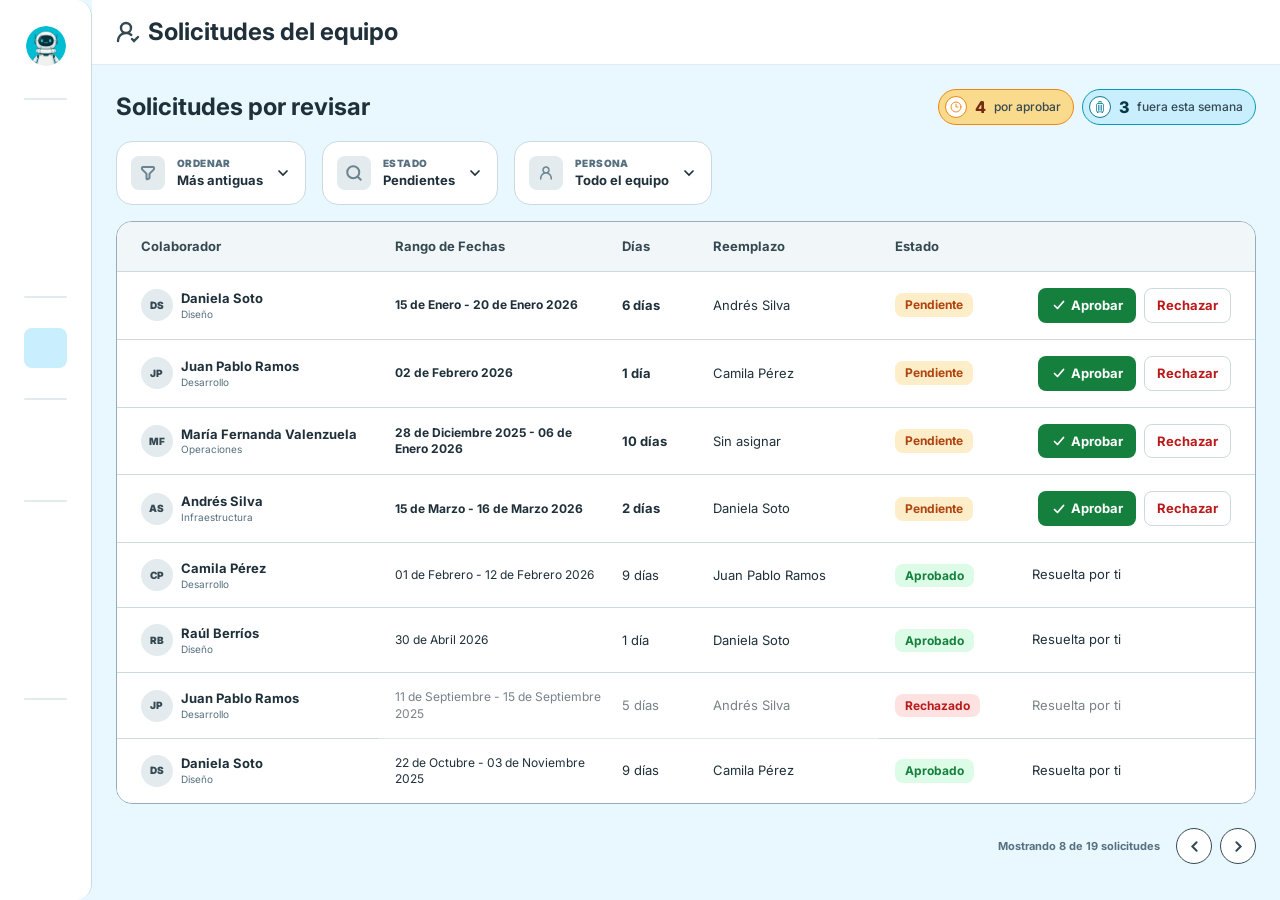
==== commit cee9e783: "Menú lateral compartido, con el diseño nuevo de Figma Las cinco pantallas llevaban cada una su propi" ====
--- a/aprobaciones.html
+++ b/aprobaciones.html
@@ -16,10 +16,11 @@
     <link rel="stylesheet" href="css/sistema/02-base.css" />
     <link rel="stylesheet" href="css/sistema/03-layout.css" />
     <link rel="stylesheet" href="css/sistema/04-components.css" />
+    <link rel="stylesheet" href="css/sistema/05-sidebar.css" />
     <link rel="stylesheet" href="css/pantallas/aprobaciones.css" />
   </head>
 
-  <body>
+  <body data-pagina="aprobaciones">
     <!-- ========================================================================
      PANTALLA DE JEFATURA · propuesta de diseño, con datos de muestra.
 
@@ -175,72 +176,8 @@
     <div class="l-app">
       <!-- ■■■ INICIO · SIDEBAR — bloque desmontable: bórralo entero si la
          intranet ya trae su propia navegación. El layout no depende de él. ■■■ -->
-      <aside class="c-sidebar" id="sidebar" aria-label="Navegación principal">
-        <div class="c-sidebar__profile">
-          <img
-            class="c-avatar c-avatar--lg"
-            src="assets/img/avatar-placeholder.png"
-            alt=""
-          />
-          <span class="c-sidebar__identity">
-            <span class="c-sidebar__org">Inelcom</span>
-            <span class="c-sidebar__user">Raúl Gabriel Berríos Jofré</span>
-          </span>
-        </div>
-
-        <hr class="c-divider c-divider--thick c-sidebar__divider" />
-
-        <nav class="c-sidebar__nav">
-          <a class="c-navlink" href="#">
-            <svg class="c-icon" aria-hidden="true"><use href="#i-home" /></svg>
-            <span class="c-navlink__label">Inicio</span>
-            <span class="u-visually-hidden">Inicio</span>
-          </a>
-          <a class="c-navlink" href="#">
-            <svg class="c-icon" aria-hidden="true"><use href="#i-user" /></svg>
-            <span class="c-navlink__label">Mi Perfil</span>
-            <span class="u-visually-hidden">Mi Perfil</span>
-          </a>
-          <a class="c-navlink" href="prototipo.html">
-            <svg class="c-icon c-icon--maleta" aria-hidden="true">
-              <use href="#i-maleta" />
-            </svg>
-            <span class="c-navlink__label">Vacaciones</span>
-            <span class="u-visually-hidden">Vacaciones</span>
-          </a>
-          <!-- Solo visible para jefatura -->
-          <a class="c-navlink" href="#" aria-current="page">
-            <svg class="c-icon" aria-hidden="true">
-              <use href="#i-person-check" />
-            </svg>
-            <span class="c-navlink__label">Aprobaciones</span>
-            <span class="u-visually-hidden">Aprobaciones</span>
-          </a>
-        </nav>
-
-        <hr class="c-divider c-divider--thick c-sidebar__divider" />
-
-        <div class="c-sidebar__spacer"></div>
-
-        <div class="c-sidebar__footer">
-          <a class="c-navlink c-navlink--logout" href="#">
-            <svg class="c-icon" aria-hidden="true"><use href="#i-log-out" /></svg>
-            <span class="c-navlink__label">Cerrar Sesión</span>
-            <span class="u-visually-hidden">Cerrar sesión</span>
-          </a>
-        </div>
-
-        <button
-          class="c-sidebar__toggle"
-          type="button"
-          data-sidebar
-          aria-expanded="false"
-          aria-controls="sidebar"
-          aria-label="Desplegar navegación"
-        >
-          <svg class="c-icon" aria-hidden="true"><use href="#i-chevron" /></svg>
-        </button>
-      </aside>
+      <!-- El menú lo pinta js/sidebar.js, igual en todas las pantallas -->
+      <div data-sidebar-slot></div>
       <!-- ■■■ FIN · SIDEBAR ■■■ -->
 
       <div class="l-main">
@@ -916,6 +853,7 @@
 
     <!-- Desplegables, calendario, diálogos y sidebar. Sin dependencias
      ni datos: va tal cual a producción. -->
+    <script src="js/sidebar.js" defer></script>
     <script src="js/componentes.js" defer></script>
   </body>
 </html>
--- a/css/sistema/02-base.css
+++ b/css/sistema/02-base.css
@@ -140,40 +140,6 @@
   transform: translateY(0);
 }
 
-/* ==========================================================================
-   ICONO
-   ========================================================================== */
+/* Los iconos (.c-icon) se fueron a 04-components.css: son un componente, y
+   el home del sistema viejo necesita cargarlos sin arrastrar este reset. */
 
-.c-icon {
-  display: inline-block;
-  width: var(--icon-lg);
-  height: var(--icon-lg);
-  flex-shrink: 0;
-  color: var(--color-icon);
-  pointer-events: none;
-}
-
-.c-icon--xs {
-  width: var(--icon-xs);
-  height: var(--icon-xs);
-}
-.c-icon--sm {
-  width: var(--icon-sm);
-  height: var(--icon-sm);
-}
-.c-icon--md {
-  width: var(--icon-md);
-  height: var(--icon-md);
-}
-.c-icon--lg {
-  width: var(--icon-lg);
-  height: var(--icon-lg);
-}
-.c-icon--xl {
-  width: var(--icon-xl);
-  height: var(--icon-xl);
-}
-.c-icon--maleta {
-  width: auto;
-  aspect-ratio: 5 / 8;
-}
--- a/css/sistema/04-components.css
+++ b/css/sistema/04-components.css
@@ -107,6 +107,44 @@
   .c-pagetitle__text {
     font-size: 1.25rem;
   } /* 20 · evita que parta en dos */
+}
+
+/* ==========================================================================
+   ICONO
+   ========================================================================== */
+
+.c-icon {
+  display: inline-block;
+  width: var(--icon-lg);
+  height: var(--icon-lg);
+  flex-shrink: 0;
+  color: var(--color-icon);
+  pointer-events: none;
+}
+
+.c-icon--xs {
+  width: var(--icon-xs);
+  height: var(--icon-xs);
+}
+.c-icon--sm {
+  width: var(--icon-sm);
+  height: var(--icon-sm);
+}
+.c-icon--md {
+  width: var(--icon-md);
+  height: var(--icon-md);
+}
+.c-icon--lg {
+  width: var(--icon-lg);
+  height: var(--icon-lg);
+}
+.c-icon--xl {
+  width: var(--icon-xl);
+  height: var(--icon-xl);
+}
+.c-icon--maleta {
+  width: auto;
+  aspect-ratio: 5 / 8;
 }
 
 /* ==========================================================================
--- a/css/sistema/05-sidebar.css
+++ b/css/sistema/05-sidebar.css
@@ -0,0 +1,230 @@
+/* ==========================================================================
+   SIDEBAR · secciones, rótulos y grupos desplegables
+
+   Se carga DESPUÉS de 04-components.css, que es donde vive la base de
+   .c-sidebar y .c-navlink. Acá está solo lo que trajo el diseño nuevo:
+
+     .c-sidebar__seccion   bloque con su rótulo y sus enlaces
+     .c-sidebar__label     el rótulo ("Jefatura", "RRHH", "Tickets")
+     .c-navgroup           un enlace que despliega hijos
+     .c-navlink--pendiente pantalla todavía no diseñada
+
+   El marcado lo pinta js/sidebar.js. No declara ningún color ni tamaño
+   propio: todo sale de 01-tokens.css.
+   ========================================================================== */
+
+/* ==========================================================================
+   RESET ACOTADO
+
+   El componente se monta también en index.html, que es del sistema viejo y
+   no carga 02-base.css. Para que no dependa de ese reset, lo que necesita
+   va acá, acotado al propio menú: fuera de .c-sidebar no toca nada. En las
+   pantallas que sí cargan 02-base.css esto repite lo que ya hay.
+   ========================================================================== */
+
+.c-sidebar,
+.c-sidebar *,
+.c-sidebar *::before,
+.c-sidebar *::after {
+  box-sizing: border-box;
+}
+
+.c-sidebar {
+  font-family: var(--font-sans);
+}
+
+.c-sidebar p,
+.c-sidebar ul {
+  margin: 0;
+}
+
+.c-sidebar ul {
+  padding: 0;
+  list-style: none;
+}
+
+.c-sidebar a {
+  color: inherit;
+  text-decoration: none;
+}
+
+.c-sidebar button {
+  margin: 0;
+  font: inherit;
+  color: inherit;
+  background: none;
+  border: 0;
+  cursor: pointer;
+}
+
+.c-sidebar svg,
+.c-sidebar img {
+  display: block;
+}
+
+/* El texto para lector de pantalla que acompaña a cada icono. La utilidad
+   vive en 02-base.css, que el home no carga, así que acá va otra vez
+   acotada al menú. */
+.c-sidebar .u-visually-hidden {
+  position: absolute;
+  width: 1px;
+  height: 1px;
+  margin: -1px;
+  padding: 0;
+  overflow: hidden;
+  clip-path: inset(50%);
+  white-space: nowrap;
+  border: 0;
+}
+
+/* ==========================================================================
+   MÓVIL · barra inferior
+   Abajo no caben ni los rótulos ni los grupos: la barra deja solo los
+   enlaces sueltos de la primera sección. La navegación completa en teléfono
+   todavía no está diseñada.
+   ========================================================================== */
+
+.c-sidebar__seccion {
+  display: contents;
+}
+
+.c-sidebar__label,
+.c-navgroup {
+  display: none;
+}
+
+@media (min-width: 768px) {
+  .c-sidebar {
+    /* Con tantas entradas el menú ya no cabe de una vez en pantallas
+       bajas, así que se desplaza él solo. */
+    overflow-y: auto;
+    overscroll-behavior: contain;
+  }
+
+  .c-sidebar__seccion {
+    display: flex;
+    flex-direction: column;
+    gap: var(--space-2xs);
+  }
+
+  .c-sidebar__label {
+    display: block;
+    font-size: var(--fs-2xs);
+    font-weight: var(--fw-regular);
+    line-height: 1.3;
+    letter-spacing: var(--ls-wide);
+    color: var(--color-text-heading);
+  }
+
+  .c-navgroup {
+    display: flex;
+    flex-direction: column;
+    gap: var(--space-2xs);
+  }
+
+  /* Plegado solo se ven los iconos: el rótulo de sección sobra y los hijos
+     no tienen dónde ir. */
+  .c-sidebar:not(.c-sidebar--expanded) .c-sidebar__label {
+    display: none;
+  }
+
+  .c-sidebar:not(.c-sidebar--expanded) .c-navgroup__hijos,
+  .c-sidebar:not(.c-sidebar--expanded) .c-navgroup__chevron {
+    display: none;
+  }
+}
+
+/* ==========================================================================
+   GRUPO DESPLEGABLE
+   ========================================================================== */
+
+.c-navgroup__toggle {
+  width: 100%;
+  text-align: left;
+}
+
+.c-navgroup__chevron {
+  margin-left: auto;
+  color: var(--color-icon-muted);
+  transition: rotate var(--transition-fast);
+}
+
+.c-navgroup--abierto .c-navgroup__chevron {
+  rotate: 180deg;
+}
+
+.c-navgroup__hijos {
+  display: none;
+  flex-direction: column;
+  gap: var(--space-2xs);
+  /* El hueco de la izquierda es donde se dibuja la línea del árbol. El
+     icono del padre mide 24 y lleva 12 de aire, así que la línea cae a 24
+     del borde y queda centrada bajo él. */
+  margin-left: calc(var(--space-xs) + var(--icon-lg) / 2);
+  padding-left: var(--space-xs);
+  border-left: 2px solid var(--color-divider);
+}
+
+.c-sidebar--expanded .c-navgroup--abierto .c-navgroup__hijos {
+  display: flex;
+}
+
+/* El codo que une la línea con cada hijo */
+.c-navgroup__hijo {
+  position: relative;
+}
+
+.c-navgroup__hijo::before {
+  content: "";
+  position: absolute;
+  top: 0;
+  left: calc(var(--space-xs) * -1);
+  width: var(--space-xs);
+  height: 50%;
+  border-bottom: 2px solid var(--color-divider);
+  border-left: 2px solid var(--color-divider);
+  border-bottom-left-radius: var(--radius-sm);
+}
+
+/* Al último hijo la línea le llega justo hasta el codo y no sigue de largo */
+.c-navgroup__hijo:last-child::after {
+  content: "";
+  position: absolute;
+  top: 50%;
+  left: calc(var(--space-xs) * -1 - 2px);
+  width: 2px;
+  bottom: -2px;
+  background-color: var(--color-surface);
+}
+
+.c-navgroup__hijo .c-navlink {
+  width: 100%;
+}
+
+/* ==========================================================================
+   PANTALLA TODAVÍA NO DISEÑADA
+   No es un enlace roto: es una entrada que el diseño ya contempla y que
+   todavía no tiene pantalla. Se deja a la vista, apagada y sin clic, para
+   que se entienda el alcance del menú.
+   ========================================================================== */
+
+.c-navlink--pendiente {
+  cursor: default;
+  opacity: 0.45;
+}
+
+.c-navlink--pendiente:hover {
+  background-color: transparent;
+}
+
+/* ==========================================================================
+   GRUPO QUE CONTIENE LA PÁGINA ACTUAL
+   Plegado no se ven los hijos, así que la marca de "estás aquí" se la lleva
+   el padre; si no, en esas pantallas el menú no señalaba nada.
+   ========================================================================== */
+
+@media (min-width: 768px) {
+  .c-sidebar:not(.c-sidebar--expanded) .c-navgroup--activo .c-navgroup__toggle {
+    background-color: var(--color-nav-selected);
+  }
+}
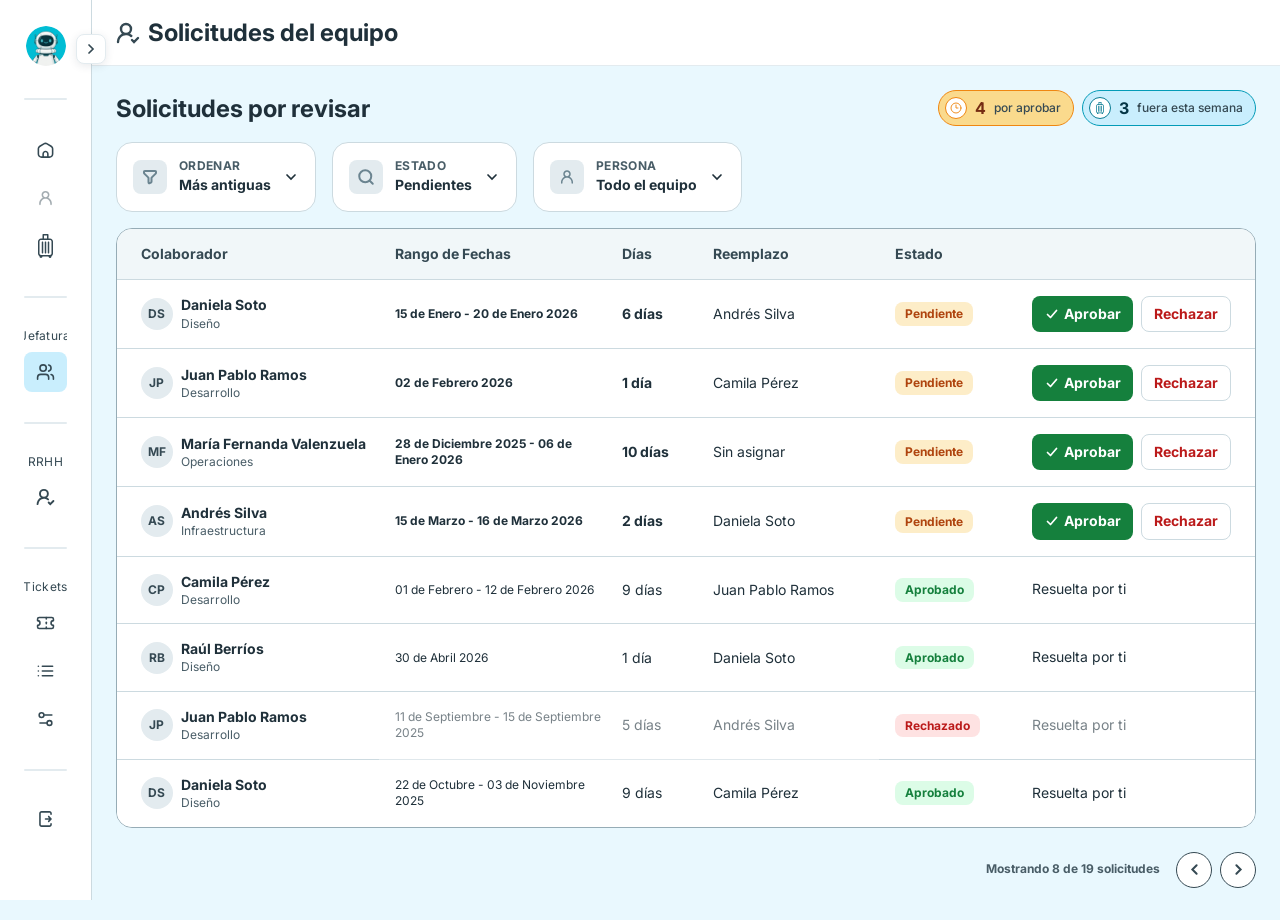
==== commit bc997fd8: "Ajustes del calendario, filtros del panel y favicon - El selector de mes sale de la cabecera y va ju" ====
--- a/aprobaciones.html
+++ b/aprobaciones.html
@@ -1,6 +1,7 @@
 <!doctype html>
 <html lang="es">
   <head>
+    <link rel="icon" type="image/svg+xml" href="assets/home/favicon.svg" />
     <meta charset="UTF-8" />
     <meta name="viewport" content="width=device-width, initial-scale=1" />
     <title>Solicitudes del equipo · Intranet 2.0</title>
--- a/css/sistema/01-tokens.css
+++ b/css/sistema/01-tokens.css
@@ -1,25 +1,78 @@
+/* ==========================================================================
+   TOKENS · INELCOM Design System
+
+   Generado desde las VARIABLES del archivo de Figma "Design System inelcom"
+   (v0IxFJxFoUWsXnlqkvCkW9), no desde sus estilos. Son cuatro colecciones:
+
+     INELCOM/Colors      76 variables
+     INELCOM/Spacing     13
+     INELCOM/Radius       6
+     INELCOM/Typography  29
+
+   Este archivo es la ÚNICA fuente de color, espacio, radio y tipografía de
+   todo el repositorio. Ninguna hoja de más abajo declara un valor propio:
+   todas componen con estas variables.
+
+   DOS CAPAS
+     1. PRIMITIVAS   el valor tal como está en Figma, con el mismo nombre
+                     (corporate/500 → --c-corporate-500)
+     2. SEMÁNTICAS   para qué sirve cada una en pantalla
+                     (--color-bg-page, --color-text-primary…)
+
+   Una pantalla usa la capa 2. La capa 1 se toca solo cuando cambia el
+   archivo de Figma.
+
+   LO QUE NO VIENE DEL DESIGN SYSTEM
+   Al final hay un bloque con medidas de implementación —anchos de sidebar y
+   de modal, tamaños de icono, sombras, foco y transiciones— que Figma no
+   publica como variables. Van marcadas y aparte, para que se note cuáles
+   son del sistema y cuáles las pusimos nosotros.
+   ========================================================================== */
+
 :root {
   /* ======================================================================
-     1. COLOR — PRIMITIVOS
-     ====================================================================== */
-
-  /* --- Corporativo -------------------------------------------------- */
+     1. PRIMITIVAS · COLOR            INELCOM/Colors
+     ====================================================================== */
+
+  /* --- Corporativo --------------------------------------------------- */
+  --c-corporate-50: #ebffff;
+  --c-corporate-100: #cefdff;
   --c-corporate-200: #a2f9ff;
+  --c-corporate-300: #63f1fd;
+  --c-corporate-400: #1ce0f4;
   --c-corporate-500: #00bfd6;
   --c-corporate-600: #039bb7;
   --c-corporate-700: #0a7c94;
   --c-corporate-800: #126378;
+  --c-corporate-900: #145265;
   --c-corporate-950: #063646;
 
-  /* --- Azul de apoyo ------------------------------------------------ */
-  --c-blue-50: #f4fcff;
-  --c-blue-100: #e9f8fe;
-  --c-blue-200: #c9eefd;
-  --c-blue-300: #9be0fc;
-  --c-blue-600: #245a93;
-  --c-blue-900: #061b37;
-
-  /* --- Neutros ------------------------------------------------------ */
+  /* --- Support (morado) ---------------------------------------------- */
+  --c-support-50: #ecefff;
+  --c-support-100: #dde2ff;
+  --c-support-200: #c2c9ff;
+  --c-support-300: #9ca5ff;
+  --c-support-400: #7577ff;
+  --c-support-500: #6c63ff;
+  --c-support-600: #5036f5;
+  --c-support-700: #452ad8;
+  --c-support-800: #3825ae;
+  --c-support-900: #312689;
+  --c-support-950: #1e1650;
+
+  /* --- Blue support ---------------------------------------------------
+     Ojo: el sistema no publica el 800 de esta familia. */
+  --c-blue-support-50: #f4fcff;
+  --c-blue-support-100: #e9f8fe;
+  --c-blue-support-200: #c9eefd;
+  --c-blue-support-300: #9be0fc;
+  --c-blue-support-400: #4eafde;
+  --c-blue-support-500: #357eb2;
+  --c-blue-support-600: #245a93;
+  --c-blue-support-700: #194573;
+  --c-blue-support-900: #061b37;
+
+  /* --- Neutros -------------------------------------------------------- */
   --c-neutral-0: #ffffff;
   --c-neutral-50: #f8fbfc;
   --c-neutral-100: #f1f7f9;
@@ -27,79 +80,166 @@
   --c-neutral-300: #ccdae0;
   --c-neutral-400: #96acb6;
   --c-neutral-500: #6b8490;
-  --c-neutral-600: #567080;
+  --c-neutral-600: #495d67;
   --c-neutral-700: #354953;
   --c-neutral-800: #1f303a;
   --c-neutral-900: #101e29;
-
-  /* --- Semáforo ----------------------------------------------------- */
+  --c-neutral-950: #030c16;
+
+  /* --- Semáforo ------------------------------------------------------- */
+  --c-success-50: #f0fdf4;
   --c-success-100: #dcfce7;
   --c-success-200: #bbf7d0;
+  --c-success-300: #86efac;
+  --c-success-400: #4ade80;
+  --c-success-500: #22c55e;
   --c-success-600: #16a34a;
   --c-success-700: #15803d;
+  --c-success-800: #166534;
   --c-success-900: #14532d;
-
+  --c-success-950: #052e16;
+
+  --c-warning-50: #fef9ec;
   --c-warning-100: #fdedc8;
   --c-warning-200: #fada8d;
+  --c-warning-300: #f7c052;
+  --c-warning-400: #f5a623;
   --c-warning-500: #ef8711;
+  --c-warning-600: #d3630c;
   --c-warning-700: #af440e;
+  --c-warning-800: #8f3411;
   --c-warning-900: #752c12;
-
+  --c-warning-950: #431505;
+
+  --c-error-50: #fef2f2;
   --c-error-100: #fee2e2;
   --c-error-200: #ffc9c9;
+  --c-error-300: #fda4a4;
+  --c-error-400: #fa6f6f;
   --c-error-500: #f24b4b;
   --c-error-600: #de2424;
   --c-error-700: #bb1a1a;
+  --c-error-800: #9b1919;
   --c-error-900: #801c1c;
-  --c-error-text: #d55f5a;
-
-  /* ======================================================================
-     2. COLOR — SEMÁNTICOS
-     ====================================================================== */
-
-  /* --- Superficies -------------------------------------------------- */
-  --color-bg-page: var(--c-blue-100);
+  --c-error-950: #460909;
+
+  /* ======================================================================
+     2. PRIMITIVAS · ESPACIO          INELCOM/Spacing
+     ====================================================================== */
+
+  --space-half: 2px;
+  --space-1: 4px;
+  --space-2: 8px;
+  --space-3: 12px;
+  --space-4: 16px;
+  --space-5: 20px;
+  --space-6: 24px;
+  --space-8: 32px;
+  --space-10: 40px;
+  --space-12: 48px;
+  --space-16: 64px;
+  --space-20: 80px;
+  --space-24: 96px;
+
+  /* ======================================================================
+     3. PRIMITIVAS · RADIO            INELCOM/Radius
+     ====================================================================== */
+
+  --radius-xs: 2px;
+  --radius-sm: 4px;
+  --radius-md: 8px;
+  --radius-lg: 16px;
+  --radius-xl: 32px;
+  --radius-pill: 999px;
+
+  /* ======================================================================
+     4. PRIMITIVAS · TIPOGRAFÍA       INELCOM/Typography
+
+     La familia no es una variable de Figma: el sistema la da por sentada.
+     Es lo único de esta sección que no sale del archivo.
+     ====================================================================== */
+
+  --font-sans:
+    "Inter", -apple-system, BlinkMacSystemFont, "Segoe UI", Roboto, Helvetica,
+    Arial, sans-serif;
+
+  --fs-xs: 12px;
+  --fs-sm: 14px;
+  --fs-base: 16px;
+  --fs-lg: 18px;
+  --fs-xl: 20px;
+  --fs-2xl: 24px;
+  --fs-3xl: 30px;
+  --fs-4xl: 36px;
+  --fs-5xl: 48px;
+  --fs-6xl: 60px;
+  --fs-7xl: 72px;
+  --fs-8xl: 96px;
+  --fs-9xl: 128px;
+
+  --fw-regular: 400;
+  --fw-medium: 500;
+  --fw-semibold: 600;
+  --fw-bold: 700;
+
+  --lh-none: 1;
+  --lh-tight: 1.25;
+  --lh-snug: 1.375;
+  --lh-normal: 1.5;
+  --lh-relaxed: 1.625;
+  --lh-loose: 2;
+
+  --ls-tighter: -0.05em;
+  --ls-tight: -0.025em;
+  --ls-normal: 0;
+  --ls-wide: 0.025em;
+  --ls-wider: 0.05em;
+  --ls-widest: 0.1em;
+
+  /* ======================================================================
+     5. SEMÁNTICAS · para qué sirve cada color en pantalla
+     ====================================================================== */
+
+  /* --- Superficies ---------------------------------------------------- */
+  --color-bg-page: var(--c-blue-support-100);
   --color-surface: var(--c-neutral-0);
   --color-surface-subtle: var(--c-neutral-200);
-  --color-surface-sunken: var(--c-neutral-50); /* tarjeta de detalle   */
+  --color-surface-sunken: var(--c-neutral-50); /* tarjeta de detalle    */
   --color-surface-muted: var(--c-neutral-100); /* cuerpo de los modales */
 
-  /* --- Bordes y separadores ----------------------------------------- */
+  /* --- Bordes y separadores -------------------------------------------- */
   --color-border: var(--c-neutral-400);
   --color-border-subtle: var(--c-neutral-300);
   --color-divider: var(--c-neutral-200);
 
-  /* --- Texto -------------------------------------------------------- */
+  /* --- Texto ------------------------------------------------------------ */
   --color-text-primary: var(--c-neutral-800);
   --color-text-heading: var(--c-neutral-700);
   --color-text-strong: var(--c-neutral-900);
   --color-text-secondary: var(--c-neutral-600);
   --color-text-inverse: var(--c-neutral-0);
   --color-text-link: var(--c-corporate-700);
-  --color-text-danger: var(--c-error-text);
-
-  /* --- Iconos ------------------------------------------------------- */
+  --color-text-danger: var(--c-error-600);
+
+  /* --- Iconos ----------------------------------------------------------- */
   --color-icon: var(--c-neutral-700);
   --color-icon-muted: var(--c-neutral-500);
   --color-icon-inverse: var(--c-neutral-0);
 
-  /* --- Interacción ---------------------------------------------------      */
-  --color-state-hover: var(--c-blue-50);
-  --color-state-pressed: var(--c-blue-200);
-  --color-state-focus: var(--c-blue-200);
-  --color-state-selected: var(--c-blue-200);
+  /* --- Interacción ------------------------------------------------------ */
+  --color-state-hover: var(--c-blue-support-50);
+  --color-state-pressed: var(--c-blue-support-200);
+  --color-state-focus: var(--c-blue-support-200);
+  --color-state-selected: var(--c-blue-support-200);
 
   /* El sidebar va sobre blanco, así que arranca un escalón más arriba */
-  --color-nav-hover: var(--c-blue-100);
-  --color-nav-pressed: var(--c-blue-300);
-  --color-nav-selected: var(--c-blue-200);
-
-  /* Anillo de foco */
+  --color-nav-hover: var(--c-blue-support-100);
+  --color-nav-pressed: var(--c-blue-support-300);
+  --color-nav-selected: var(--c-blue-support-200);
+
   --color-focus-ring: var(--c-corporate-700);
-  --focus-ring-width: 2px;
-  --focus-ring-offset: 2px;
-
-  /* --- Acción primaria ---------------------------------------------- */
+
+  /* --- Acción primaria -------------------------------------------------- */
   --color-action-bg: var(--c-corporate-600);
   --color-action-bg-hover: var(--c-corporate-700);
   --color-action-bg-pressed: var(--c-corporate-800);
@@ -107,11 +247,11 @@
   --color-action-bg-disabled: var(--c-neutral-200);
   --color-action-text-disabled: var(--c-neutral-500);
 
-  /* --- Modales ------------------------------------------------------ */
+  /* --- Modales ---------------------------------------------------------- */
   --color-overlay: rgb(16 30 41 / 0.55);
 
-  /* --- Estados semánticos -------------------- */
-  --color-info-bg: var(--c-blue-200);
+  /* --- Estados ---------------------------------------------------------- */
+  --color-info-bg: var(--c-blue-support-200);
   --color-info-border: var(--c-corporate-600);
   --color-info-text: var(--c-corporate-950);
   --color-info-accent: var(--c-corporate-700);
@@ -130,124 +270,72 @@
   --color-danger-text: var(--c-error-900);
   --color-danger-solid: var(--c-error-500);
 
-  /* --- Badge de días ------------------------------------------------- */
+  /* --- Badge de días ---------------------------------------------------- */
   --color-badge-empty: var(--c-neutral-400);
   --color-badge-ok: var(--c-success-600);
   --color-badge-over: var(--color-danger-solid);
 
-  /* --- Tabla -------------------------------------------------------- */
-  --color-table-head-bg:   var(--c-neutral-100);
-  --color-table-border:    var(--c-neutral-300);
-  --color-table-row-hover:   var(--color-state-hover);
+  /* --- Tabla ------------------------------------------------------------ */
+  --color-table-head-bg: var(--c-neutral-100);
+  --color-table-border: var(--c-neutral-300);
+  --color-table-row-hover: var(--color-state-hover);
   --color-table-row-pressed: var(--color-state-pressed);
 
-  --color-tag-ok-bg:     var(--c-success-100);
-  --color-tag-ok-text:   var(--c-success-700);
-  --color-tag-wait-bg:   var(--c-warning-100);
+  --color-tag-ok-bg: var(--c-success-100);
+  --color-tag-ok-text: var(--c-success-700);
+  --color-tag-wait-bg: var(--c-warning-100);
   --color-tag-wait-text: var(--c-warning-700);
-  --color-tag-no-bg:     var(--c-error-100);
-  --color-tag-no-text:   var(--c-error-700);
+  --color-tag-no-bg: var(--c-error-100);
+  --color-tag-no-text: var(--c-error-700);
 
   /* Las filas rechazadas van atenuadas */
   --opacity-row-muted: 0.6;
 
-  /* --- Color del icono de la tarjeta de historial -------------------- */
+  /* --- Icono de la tarjeta de historial --------------------------------- */
   --color-status-icon-aprobada: var(--c-success-700);
   --color-status-icon-rechazada: var(--c-neutral-900);
   --color-status-icon-pendiente: var(--color-icon);
 
   /* ======================================================================
-     3. TIPOGRAFÍA
-     ====================================================================== */
-
-  --font-sans:
-    "Inter", -apple-system, BlinkMacSystemFont, "Segoe UI", Roboto, Helvetica,
-    Arial, sans-serif;
-
-  --fw-regular: 400;
-  --fw-medium: 500;
-  --fw-bold: 700;
-  --fw-extrabold: 800;
-  --fw-black: 900;
-
-  /* Escala. rem para que respete el tamaño de fuente del navegador                         */
-  --fs-display: 2.5rem; /* 40 · cifra de balance            */
-  --fs-h1: 1.75rem; /* 28 · título de página            */
-  --fs-h2: 1.5rem; /* 24 · título de sección y de card */
-  --fs-lg: 1rem; /* 16 · fechas de card, unidad      */
-  --fs-md: 0.875rem; /* 14 · botón, links de nav         */
-  --fs-base: 0.8125rem; /* 13 · valor de campo              */
-  --fs-sm: 0.75rem; /* 12 · body small, metadatos       */
-  --fs-xs: 0.6875rem; /* 11 · nota de paginación, badge   */
-  --fs-2xs: 0.625rem; /* 10 · labels y badges en caja alta*/
-
-  --lh-flat: 0.95; /* cifra grande */
-  --lh-tight: 1.2;
-  --lh-snug: 1.33; /* 24/32, 14/20 */
-  --lh-normal: 1.45;
-  --lh-loose: 1.5; /* 12/18 */
-
-  --ls-tight: -0.02em; /* -0.28px en 14 · links de nav */
-  --ls-normal: 0;
-  --ls-wide: 0.04em; /* 0.5px en 12                  */
-  --ls-caps: 0.06em; /* 0.72px en 12 · labels de tile*/
-
-  /* ======================================================================
-     4. ESPACIADO
-     ====================================================================== */
-
-  --space-3xs: 4px;
-  --space-2xs: 8px;
-  --space-xs: 12px;
-  --space-sm: 14px;
-  --space-md: 16px;
-  --space-lg: 24px;
-  --space-xl: 32px;
-  --space-2xl: 48px;
-
-  /* ======================================================================
-     5. RADIOS
-     ====================================================================== */
-
-  --radius-sm: 8px;
-  --radius-md: 12px;
-  --radius-lg: 16px;
-  --radius-full: 999px;
-
-  /* ======================================================================
-     6. SOMBRAS
-     ====================================================================== */
-
+     6. FUERA DEL DESIGN SYSTEM
+
+     Medidas de implementación que Figma no publica como variables. Si
+     alguna debiera ser del sistema, el sitio donde agregarla es el archivo
+     de Figma, no este bloque.
+     ====================================================================== */
+
+  /* --- Medidas de layout ------------------------------------------------ */
+  --size-sidebar-collapsed: 92px;
+  --size-sidebar-expanded: 256px;
+  --size-bottomnav: 64px; /* barra inferior en móvil */
+  --size-content-max: 1440px;
+  --size-modal-sm: 500px; /* detalle de solicitud  */
+  --size-modal-md: 800px; /* confirmación          */
+  --size-modal-lg: 720px; /* drawer de informe     */
+  --size-modal-xl: 1040px; /* detalle de un tramo  */
+
+  /* --- Iconos ----------------------------------------------------------- */
+  --icon-xs: 13px;
+  --icon-sm: 16px;
+  --icon-md: 18px;
+  --icon-lg: 24px;
+  --icon-xl: 36px;
+
+  /* Área mínima de toque en teléfono */
+  --tap-target: 44px;
+
+  /* --- Sombras ---------------------------------------------------------- */
   --shadow-button: 0 2px 2px -1px rgb(0 0 0 / 0.25);
   --shadow-card: 0 2px 8px 0 rgb(36 48 71 / 0.1);
   --shadow-card-lg: 0 10px 24px -10px rgb(36 48 71 / 0.1);
   --shadow-modal:
     0 12px 32px 0 rgb(15 24 37 / 0.14), 0 4px 8px 0 rgb(15 24 37 / 0.06);
 
-  /* ======================================================================
-     7. MEDIDAS DE LAYOUT
-     ====================================================================== */
-
-  --size-sidebar-collapsed: 92px;
-  --size-sidebar-expanded: 256px;
-  --size-bottomnav: 64px; /* barra inferior en móvil */
-  --size-content-max: 1440px;
-  --size-modal-sm: 500px; /* detalle de solicitud */
-  --size-modal-md: 800px; /* confirmación         */
-  --size-modal-lg: 720px; /* drawer de informe    */
-
-  --icon-xs: 13px;
-  --icon-sm: 16px;
-  --icon-md: 18px;
-  --icon-lg: 24px;
-  --icon-xl: 36px;
-
-  --tap-target: 44px;
-
-  /* ======================================================================
-     8. MOVIMIENTO
-     ====================================================================== */
-
+  /* --- Foco ------------------------------------------------------------- */
+  --focus-ring-width: 2px;
+  --focus-ring-offset: 2px;
+
+  /* --- Movimiento ------------------------------------------------------- */
   --transition-fast: 120ms ease-out;
   --transition-base: 180ms ease-out;
 }
--- a/css/sistema/02-base.css
+++ b/css/sistema/02-base.css
@@ -73,9 +73,9 @@
 
 body {
   font-family: var(--font-sans);
-  font-size: var(--fs-sm);
+  font-size: var(--fs-xs);
   font-weight: var(--fw-regular);
-  line-height: var(--lh-loose);
+  line-height: var(--lh-normal);
   color: var(--color-text-primary);
   background-color: var(--color-bg-page);
   -webkit-font-smoothing: antialiased;
@@ -87,7 +87,7 @@
 :focus-visible {
   outline: var(--focus-ring-width) solid var(--color-focus-ring);
   outline-offset: var(--focus-ring-offset);
-  border-radius: var(--radius-sm);
+  border-radius: var(--radius-md);
 }
 
 /* --- Movimiento reducido -------------------------------------------- */
@@ -124,15 +124,15 @@
 /* Salto al contenido, visible solo al tabular */
 .u-skip-link {
   position: absolute;
-  top: var(--space-2xs);
-  left: var(--space-2xs);
+  top: var(--space-2);
+  left: var(--space-2);
   z-index: 100;
-  padding: var(--space-2xs) var(--space-xs);
-  font-size: var(--fs-md);
+  padding: var(--space-2) var(--space-3);
+  font-size: var(--fs-sm);
   font-weight: var(--fw-bold);
   color: var(--color-text-link);
   background: var(--color-surface);
-  border-radius: var(--radius-sm);
+  border-radius: var(--radius-md);
   box-shadow: var(--shadow-card);
   transform: translateY(-200%);
 }
--- a/css/sistema/03-layout.css
+++ b/css/sistema/03-layout.css
@@ -39,7 +39,7 @@
   position: sticky;
   top: 0;
   z-index: 15;
-  padding: var(--space-md);
+  padding: var(--space-4);
   background-color: var(--color-surface);
   border-bottom: 1px solid var(--color-divider);
 }
@@ -48,12 +48,12 @@
   display: flex;
   align-items: center;
   justify-content: space-between;
-  gap: var(--space-xs);
+  gap: var(--space-3);
 }
 
 @media (min-width: 768px) {
   .l-header {
-    padding: var(--space-md) var(--space-lg);
+    padding: var(--space-4) var(--space-6);
   }
 }
 
@@ -64,13 +64,13 @@
 .l-body {
   display: flex;
   flex-direction: column;
-  gap: var(--space-lg);
-  padding: var(--space-lg) var(--space-md) var(--space-xl);
+  gap: var(--space-6);
+  padding: var(--space-6) var(--space-4) var(--space-8);
 }
 
 @media (min-width: 768px) {
   .l-body {
-    padding: var(--space-lg) var(--space-lg) var(--space-xl);
+    padding: var(--space-6) var(--space-6) var(--space-8);
   }
 }
 
@@ -81,11 +81,11 @@
 .l-section {
   display: flex;
   flex-direction: column;
-  gap: var(--space-md);
+  gap: var(--space-4);
 }
 
 .l-section__title {
-  font-size: var(--fs-h2);
+  font-size: var(--fs-2xl);
   font-weight: var(--fw-bold);
   line-height: var(--lh-snug);
   color: var(--color-text-primary);
@@ -98,13 +98,13 @@
 .l-balance {
   display: grid;
   grid-template-columns: 1fr;
-  gap: var(--space-xs);
+  gap: var(--space-3);
 }
 
 @media (min-width: 480px) {
   .l-balance {
     grid-template-columns: repeat(2, 1fr);
-    gap: var(--space-md);
+    gap: var(--space-4);
   }
   /* Con tres tiles el último ocupa la fila entera; con dos no aplica. */
   .l-balance:has(> :nth-child(3)) > :last-child {
@@ -116,7 +116,7 @@
   /* auto-fit: se adapta al número de tiles que haya. */
   .l-balance {
     grid-template-columns: repeat(auto-fit, minmax(280px, 1fr));
-    gap: var(--space-lg);
+    gap: var(--space-6);
   }
   /* Desde acá ya caben los tres en fila: se anula el span de arriba. */
   .l-balance:has(> :nth-child(3)) > :last-child {
@@ -131,7 +131,7 @@
 .l-split {
   display: grid;
   grid-template-columns: 1fr;
-  gap: var(--space-xl);
+  gap: var(--space-8);
 }
 
 .l-split__divider {
@@ -141,16 +141,16 @@
 @media (min-width: 1280px) {
   .l-split {
     grid-template-columns: 492px 2px 1fr;
-    gap: var(--space-lg);
+    gap: var(--space-6);
     align-items: start;
   }
 
   .l-split__divider {
     display: block;
     align-self: stretch;
-    margin-block: var(--space-xl);
+    margin-block: var(--space-8);
     background-color: var(--color-border-subtle);
-    border-radius: var(--radius-full);
+    border-radius: var(--radius-pill);
   }
 }
 
@@ -161,7 +161,7 @@
 .l-filters {
   display: flex;
   flex-direction: column;
-  gap: var(--space-2xs);
+  gap: var(--space-2);
 }
 
 .l-filters > * {
@@ -173,7 +173,7 @@
   .l-filters {
     flex-direction: row;
     flex-wrap: wrap;
-    gap: var(--space-md);
+    gap: var(--space-4);
   }
   .l-filters > * {
     width: auto;
--- a/css/sistema/04-components.css
+++ b/css/sistema/04-components.css
@@ -13,7 +13,7 @@
   width: var(--icon-lg);
   height: var(--icon-lg);
   object-fit: cover;
-  border-radius: var(--radius-full);
+  border-radius: var(--radius-pill);
   flex-shrink: 0;
 }
 
@@ -34,8 +34,8 @@
   justify-content: center;
   background-color: var(--color-surface-subtle);
   color: var(--color-text-heading);
-  font-size: var(--fs-2xs);
-  font-weight: var(--fw-black);
+  font-size: var(--fs-xs);
+  font-weight: var(--fw-bold);
   letter-spacing: 0.02em;
   text-transform: uppercase;
   user-select: none;
@@ -70,7 +70,7 @@
   height: 36px;
   background-color: var(--color-surface);
   border: 1px solid var(--c-neutral-700);
-  border-radius: var(--radius-full);
+  border-radius: var(--radius-pill);
   transition: background-color var(--transition-fast);
 }
 
@@ -92,12 +92,12 @@
 .c-pagetitle {
   display: flex;
   align-items: center;
-  gap: var(--space-2xs);
+  gap: var(--space-2);
   min-width: 0;
 }
 
 .c-pagetitle__text {
-  font-size: var(--fs-h2);
+  font-size: var(--fs-2xl);
   font-weight: var(--fw-bold);
   line-height: var(--lh-snug);
   color: var(--color-text-primary);
@@ -161,7 +161,7 @@
   align-items: center;
   justify-content: space-around;
   height: var(--size-bottomnav);
-  padding: 0 var(--space-xs);
+  padding: 0 var(--space-3);
   background-color: var(--color-surface);
   border-top: 1px solid var(--color-border-subtle);
 }
@@ -183,18 +183,20 @@
     position: sticky;
     top: 0;
     bottom: auto;
-    z-index: 10;
+    /* Por encima de .l-header (15): el botón de plegar sobresale sobre el
+       contenido y con 10 quedaba por debajo de la cabecera blanca de las
+       pantallas que la tienen. */
+    z-index: 20;
     flex-direction: column;
     align-items: stretch;
     justify-content: flex-start;
-    gap: var(--space-lg);
+    gap: var(--space-6);
     width: var(--size-sidebar-collapsed);
     height: 100vh;
     height: 100dvh;
-    padding: var(--space-lg);
+    padding: var(--space-6);
     border-top: 0;
     border-right: 1px solid var(--color-border-subtle);
-    border-radius: 0 var(--radius-lg) var(--radius-lg) 0;
   }
 
   .c-sidebar__profile {
@@ -216,7 +218,7 @@
     display: flex;
     flex-direction: column;
     align-items: center;
-    gap: var(--space-2xs);
+    gap: var(--space-2);
   }
 
   .c-sidebar__spacer {
@@ -229,17 +231,27 @@
     flex-direction: column;
   }
 
-  /* Botón de plegar/desplegar, pisando el borde derecho */
+  /* Botón de plegar/desplegar, pisando el borde derecho.
+     El z-index lo pone por encima del contenido: si no, cualquier tarjeta
+     de la página le pasa por encima y deja de poder pulsarse. El aside no
+     recorta —su scroll está en .c-sidebar__scroll—, así que el saliente de
+     15px se ve entero. */
   .c-sidebar__toggle {
     position: absolute;
     top: 34px;
     right: -15px;
+    z-index: 2;
     display: flex;
     padding: 6px;
     background-color: var(--color-surface);
     border: 1px solid var(--color-divider);
-    border-radius: var(--radius-sm);
+    border-radius: var(--radius-md);
+    box-shadow: var(--shadow-card);
+    transition: background-color var(--transition-fast);
   }
+
+  .c-sidebar__toggle:hover { background-color: var(--color-state-hover); }
+  .c-sidebar__toggle:active { background-color: var(--color-state-pressed); }
 
   .c-sidebar__toggle .c-icon {
     width: var(--icon-sm);
@@ -253,19 +265,18 @@
 @media (min-width: 768px) {
   .c-sidebar--expanded {
     width: var(--size-sidebar-expanded);
-    border-radius: 0 var(--radius-md) var(--radius-md) 0;
   }
 
   .c-sidebar--expanded .c-sidebar__profile {
     justify-content: flex-start;
-    gap: var(--space-xs);
+    gap: var(--space-3);
     height: auto;
   }
 
   .c-sidebar--expanded .c-sidebar__identity {
     display: flex;
     flex-direction: column;
-    gap: var(--space-3xs);
+    gap: var(--space-1);
     min-width: 0;
   }
 
@@ -283,7 +294,7 @@
 }
 
 .c-sidebar__org {
-  font-size: var(--fs-2xs);
+  font-size: var(--fs-xs);
   font-weight: var(--fw-medium);
   line-height: 1.2;
   letter-spacing: var(--ls-wide);
@@ -292,7 +303,7 @@
 }
 
 .c-sidebar__user {
-  font-size: var(--fs-md);
+  font-size: var(--fs-sm);
   font-weight: var(--fw-medium);
   line-height: var(--lh-snug);
   color: var(--color-text-strong);
@@ -308,9 +319,9 @@
 .c-navlink {
   display: flex;
   align-items: center;
-  gap: var(--space-xs);
-  padding: var(--space-2xs) var(--space-xs);
-  border-radius: var(--radius-sm);
+  gap: var(--space-3);
+  padding: var(--space-2) var(--space-3);
+  border-radius: var(--radius-md);
   background-color: transparent;
   transition: background-color var(--transition-fast);
 }
@@ -329,7 +340,7 @@
 .c-navlink__label {
   display: none;
   flex: 1;
-  font-size: var(--fs-md);
+  font-size: var(--fs-sm);
   font-weight: var(--fw-medium);
   line-height: var(--lh-snug);
   letter-spacing: var(--ls-tight);
@@ -344,7 +355,7 @@
 
 /* Cerrar sesión */
 .c-navlink--logout {
-  padding: var(--space-2xs) var(--space-xs);
+  padding: var(--space-2) var(--space-3);
 }
 .c-navlink--logout .c-icon {
   width: 20px;
@@ -361,8 +372,8 @@
 .c-tile {
   display: flex;
   flex-direction: column;
-  gap: var(--space-2xs);
-  padding: var(--space-md) var(--space-lg);
+  gap: var(--space-2);
+  padding: var(--space-4) var(--space-6);
   border: 1px solid var(--tile-border);
   border-radius: var(--radius-lg);
   background-color: var(--tile-bg);
@@ -392,7 +403,7 @@
 .c-tile__header {
   display: flex;
   align-items: center;
-  gap: var(--space-2xs);
+  gap: var(--space-2);
 }
 
 .c-tile__bubble {
@@ -404,7 +415,7 @@
   flex-shrink: 0;
   background-color: var(--color-surface);
   border: 1px solid var(--tile-accent);
-  border-radius: var(--radius-full);
+  border-radius: var(--radius-pill);
   color: var(--tile-accent);
 }
 
@@ -415,10 +426,10 @@
 }
 
 .c-tile__label {
-  font-size: var(--fs-sm);
-  font-weight: var(--fw-extrabold);
+  font-size: var(--fs-xs);
+  font-weight: var(--fw-bold);
   line-height: 1.25;
-  letter-spacing: var(--ls-caps);
+  letter-spacing: var(--ls-wider);
   text-transform: uppercase;
   color: var(--color-text-strong);
 }
@@ -430,20 +441,24 @@
   color: var(--tile-value);
 }
 
+/* En las plantillas la cifra es un {{placeholder}} largo y sin espacios;
+   sin esto desborda la página a lo ancho en teléfono. Los números de
+   verdad nunca llegan a partirse. */
 .c-tile__number {
-  font-size: var(--fs-display);
-  font-weight: var(--fw-extrabold);
-  line-height: var(--lh-flat);
+  overflow-wrap: anywhere;
+  font-size: var(--fs-4xl);
+  font-weight: var(--fw-bold);
+  line-height: var(--lh-none);
 }
 
 .c-tile__unit {
-  font-size: var(--fs-lg);
-  font-weight: var(--fw-extrabold);
+  font-size: var(--fs-base);
+  font-weight: var(--fw-bold);
   line-height: 1.2;
 }
 
 .c-tile__desc {
-  font-size: var(--fs-sm);
+  font-size: var(--fs-xs);
   font-weight: var(--fw-regular);
   line-height: 1.35;
   color: var(--c-corporate-950);
@@ -456,8 +471,8 @@
 .c-card {
   display: flex;
   flex-direction: column;
-  gap: var(--space-md);
-  padding: var(--space-lg);
+  gap: var(--space-4);
+  padding: var(--space-6);
   background-color: var(--color-surface);
   border: 1px solid var(--color-border);
   border-radius: var(--radius-lg);
@@ -468,19 +483,19 @@
   display: flex;
   align-items: center;
   justify-content: space-between;
-  gap: var(--space-2xs);
+  gap: var(--space-2);
   flex-wrap: wrap;
 }
 
 .c-card__title {
-  font-size: var(--fs-h2);
+  font-size: var(--fs-2xl);
   font-weight: var(--fw-bold);
   line-height: 1.2;
   color: var(--color-text-primary);
 }
 
 .c-card__copy {
-  font-size: var(--fs-sm);
+  font-size: var(--fs-xs);
   font-weight: var(--fw-regular);
   line-height: var(--lh-normal);
   color: var(--color-text-heading);
@@ -495,9 +510,9 @@
   display: inline-flex;
   align-items: center;
   padding: 6px 10px;
-  border-radius: var(--radius-full);
-  font-size: var(--fs-xs);
-  font-weight: var(--fw-black);
+  border-radius: var(--radius-pill);
+  font-size: var(--fs-xs);
+  font-weight: var(--fw-bold);
   line-height: 1.2;
   text-transform: uppercase;
   white-space: nowrap;
@@ -520,9 +535,9 @@
   display: inline-flex;
   align-items: center;
   padding: 6px 10px;
-  border-radius: var(--radius-full);
-  font-size: var(--fs-2xs);
-  font-weight: var(--fw-extrabold);
+  border-radius: var(--radius-pill);
+  font-size: var(--fs-xs);
+  font-weight: var(--fw-bold);
   line-height: 1.2;
   /* En el drawer el rótulo va en caja alta. Lo hace el CSS y no el texto,
      así el dato que llega puede ser el mismo que usa la tabla. */
@@ -555,13 +570,13 @@
 .c-field {
   display: flex;
   align-items: center;
-  gap: var(--space-xs);
+  gap: var(--space-3);
   width: 100%;
-  padding: var(--space-sm);
+  padding: var(--space-4);
   text-align: left;
   background-color: var(--color-surface);
   border: 1px solid var(--color-border);
-  border-radius: var(--radius-sm);
+  border-radius: var(--radius-md);
   transition: background-color var(--transition-fast);
 }
 
@@ -569,14 +584,14 @@
   background-color: var(--color-state-hover);
 }
 .c-field:hover .c-field__icon {
-  background-color: var(--c-blue-200);
+  background-color: var(--c-blue-support-200);
 }
 
 .c-field:active {
   background-color: var(--color-state-pressed);
 }
 .c-field:active .c-field__icon {
-  background-color: var(--c-blue-300);
+  background-color: var(--c-blue-support-300);
 }
 
 .c-field:focus-visible .c-field__icon {
@@ -591,7 +606,7 @@
   height: 34px;
   flex-shrink: 0;
   background-color: var(--color-surface-subtle);
-  border-radius: var(--radius-sm);
+  border-radius: var(--radius-md);
   color: var(--color-icon-muted);
   transition: background-color var(--transition-fast);
 }
@@ -611,8 +626,8 @@
 }
 
 .c-field__label {
-  font-size: var(--fs-2xs);
-  font-weight: var(--fw-black);
+  font-size: var(--fs-xs);
+  font-weight: var(--fw-bold);
   line-height: 1.2;
   letter-spacing: var(--ls-wide);
   text-transform: uppercase;
@@ -620,7 +635,7 @@
 }
 
 .c-field__value {
-  font-size: var(--fs-base);
+  font-size: var(--fs-sm);
   font-weight: var(--fw-bold);
   line-height: 1.3;
   color: var(--color-text-primary);
@@ -649,10 +664,10 @@
   display: flex;
   flex-direction: column;
   gap: 7px;
-  padding: var(--space-sm);
+  padding: var(--space-4);
   background-color: var(--color-surface);
   border: 1px solid var(--color-border);
-  border-radius: var(--radius-sm);
+  border-radius: var(--radius-md);
   transition: background-color var(--transition-fast);
 }
 
@@ -661,8 +676,8 @@
 }
 
 .c-notes__label {
-  font-size: var(--fs-2xs);
-  font-weight: var(--fw-black);
+  font-size: var(--fs-xs);
+  font-weight: var(--fw-bold);
   line-height: 1.2;
   letter-spacing: var(--ls-wide);
   text-transform: uppercase;
@@ -680,7 +695,7 @@
   width: 100%;
   min-height: 56px;
   padding: 0;
-  font-size: var(--fs-sm);
+  font-size: var(--fs-xs);
   font-weight: var(--fw-regular);
   line-height: 1.4;
   color: var(--color-text-primary);
@@ -704,11 +719,11 @@
   display: flex;
   align-items: center;
   justify-content: space-between;
-  gap: var(--space-2xs);
+  gap: var(--space-2);
   width: 100%;
-  padding: var(--space-md);
-  border-radius: var(--radius-md);
-  font-size: var(--fs-lg);
+  padding: var(--space-4);
+  border-radius: var(--radius-lg);
+  font-size: var(--fs-base);
   font-weight: var(--fw-bold);
   line-height: 1.2;
   color: var(--color-action-text);
@@ -747,14 +762,14 @@
 .c-sectionhead {
   display: flex;
   align-items: center;
-  gap: var(--space-2xs);
+  gap: var(--space-2);
   flex-wrap: wrap;
 }
 
 .c-sectionhead__title {
   flex: 1;
   min-width: 0;
-  font-size: var(--fs-h2);
+  font-size: var(--fs-2xl);
   font-weight: var(--fw-bold);
   line-height: var(--lh-snug);
   color: var(--color-text-primary);
@@ -789,7 +804,7 @@
   flex-shrink: 0;
   background-color: var(--color-surface);
   border: 1px solid var(--color-divider);
-  border-radius: var(--radius-sm);
+  border-radius: var(--radius-md);
   color: var(--color-border);
   transition:
     background-color var(--transition-fast),
@@ -816,14 +831,14 @@
    ========================================================================== */
 
 .c-modal {
-  width: calc(100% - var(--space-xl));
+  width: calc(100% - var(--space-8));
   max-width: var(--size-modal-md);
-  max-height: calc(100dvh - var(--space-xl));
+  max-height: calc(100dvh - var(--space-8));
   padding: 0;
   overflow: auto;
   background-color: var(--color-surface);
   border: 0;
-  border-radius: var(--radius-md);
+  border-radius: var(--radius-lg);
   box-shadow: var(--shadow-modal);
   color: var(--color-text-primary);
 }
@@ -903,13 +918,13 @@
 .c-drawer__nav {
   display: flex;
   align-items: center;
-  gap: var(--space-3xs);
+  gap: var(--space-1);
   flex-shrink: 0;
 }
 
 .c-drawer__pos {
-  padding: 0 var(--space-3xs);
-  font-size: var(--fs-sm);
+  padding: 0 var(--space-1);
+  font-size: var(--fs-xs);
   font-variant-numeric: tabular-nums;
   white-space: nowrap;
   color: var(--color-text-secondary);
@@ -926,13 +941,13 @@
   display: flex;
   align-items: center;
   justify-content: space-between;
-  gap: var(--space-md);
-  padding: var(--space-lg);
+  gap: var(--space-4);
+  padding: var(--space-6);
   border-bottom: 1px solid var(--color-divider);
 }
 
 .c-modal__title {
-  font-size: var(--fs-h2);
+  font-size: var(--fs-2xl);
   font-weight: var(--fw-bold);
   line-height: var(--lh-snug);
   letter-spacing: -0.01em;
@@ -942,13 +957,13 @@
 .c-modal__body {
   display: flex;
   flex-direction: column;
-  gap: var(--space-lg);
-  padding: var(--space-lg);
+  gap: var(--space-6);
+  padding: var(--space-6);
   background-color: var(--color-surface-muted);
 }
 
 .c-modal__body--plain {
-  gap: var(--space-md);
+  gap: var(--space-4);
   background-color: var(--color-surface);
 }
 
@@ -956,7 +971,7 @@
   display: flex;
   align-items: flex-start;
   justify-content: space-between;
-  gap: var(--space-md);
+  gap: var(--space-4);
   width: 100%;
 }
 
@@ -964,7 +979,7 @@
   display: flex;
   flex-direction: column;
   align-items: flex-start;
-  gap: var(--space-2xs);
+  gap: var(--space-2);
   min-width: 0;
 }
 
@@ -977,7 +992,7 @@
 
 @media (max-width: 479px) {
   .c-modal__range {
-    font-size: var(--fs-h1);
+    font-size: var(--fs-3xl);
   }
 }
 
@@ -995,8 +1010,8 @@
 .c-detaillist__row {
   display: flex;
   align-items: center;
-  gap: var(--space-xs);
-  padding: var(--space-md);
+  gap: var(--space-3);
+  padding: var(--space-4);
   border-bottom: 1px solid var(--color-border-subtle);
 }
 
@@ -1012,7 +1027,7 @@
   height: 34px;
   flex-shrink: 0;
   background-color: var(--color-surface-subtle);
-  border-radius: var(--radius-sm);
+  border-radius: var(--radius-md);
   color: var(--color-icon-muted);
 }
 
@@ -1031,8 +1046,8 @@
 }
 
 .c-detaillist__label {
-  font-size: var(--fs-2xs);
-  font-weight: var(--fw-black);
+  font-size: var(--fs-xs);
+  font-weight: var(--fw-bold);
   line-height: 1.2;
   letter-spacing: var(--ls-wide);
   text-transform: uppercase;
@@ -1040,14 +1055,14 @@
 }
 
 .c-detaillist__value {
-  font-size: var(--fs-sm);
+  font-size: var(--fs-xs);
   font-weight: var(--fw-bold);
   line-height: 1.3;
   color: var(--color-text-primary);
 }
 
 .c-detaillist__note {
-  font-size: var(--fs-sm);
+  font-size: var(--fs-xs);
   font-weight: var(--fw-regular);
   line-height: 1.4;
   color: var(--color-text-primary);
@@ -1061,8 +1076,8 @@
   display: flex;
   flex-direction: column;
   align-items: center;
-  gap: var(--space-xs);
-  padding: var(--space-2xl) var(--space-lg);
+  gap: var(--space-3);
+  padding: var(--space-12) var(--space-6);
   text-align: center;
   background-color: var(--color-surface);
   border: 1px dashed var(--color-border);
@@ -1076,7 +1091,7 @@
   width: 56px;
   height: 56px;
   background-color: var(--color-surface-subtle);
-  border-radius: var(--radius-full);
+  border-radius: var(--radius-pill);
   color: var(--color-icon-muted);
 }
 
@@ -1087,7 +1102,7 @@
 }
 
 .c-empty__title {
-  font-size: var(--fs-lg);
+  font-size: var(--fs-base);
   font-weight: var(--fw-bold);
   line-height: 1.3;
   color: var(--color-text-heading);
@@ -1095,7 +1110,7 @@
 
 .c-empty__text {
   max-width: 44ch;
-  font-size: var(--fs-sm);
+  font-size: var(--fs-xs);
   font-weight: var(--fw-regular);
   line-height: 1.5;
   color: var(--color-text-secondary);
@@ -1103,7 +1118,7 @@
 
 /* Variante compacta, para cuando el vacío es solo del filtro */
 .c-empty--compact {
-  padding: var(--space-xl) var(--space-lg);
+  padding: var(--space-8) var(--space-6);
 }
 
 /* ==========================================================================
@@ -1113,12 +1128,12 @@
 .c-notice {
   display: flex;
   align-items: flex-start;
-  gap: var(--space-2xs);
-  padding: var(--space-xs);
-  font-size: var(--fs-sm);
+  gap: var(--space-2);
+  padding: var(--space-3);
+  font-size: var(--fs-xs);
   line-height: 1.4;
   background-color: var(--color-danger-bg);
-  border-radius: var(--radius-sm);
+  border-radius: var(--radius-md);
   color: var(--color-danger-text);
 }
 
@@ -1150,13 +1165,13 @@
 .c-popover {
   position: absolute;
   z-index: 30;
-  top: calc(100% + var(--space-3xs));
+  top: calc(100% + var(--space-1));
   left: 0;
   min-width: 100%;
-  padding: var(--space-3xs);
+  padding: var(--space-1);
   background-color: var(--color-surface);
   border: 1px solid var(--color-border-subtle);
-  border-radius: var(--radius-sm);
+  border-radius: var(--radius-md);
   box-shadow: var(--shadow-card-lg);
 }
 
@@ -1172,7 +1187,7 @@
 
 .c-popover--arriba {
   top: auto;
-  bottom: calc(100% + var(--space-3xs));
+  bottom: calc(100% + var(--space-1));
 }
 
 /* --- Lista de opciones ------------------------------------------------ */
@@ -1189,15 +1204,15 @@
   display: flex;
   align-items: center;
   justify-content: space-between;
-  gap: var(--space-2xs);
+  gap: var(--space-2);
   width: 100%;
-  padding: var(--space-2xs) var(--space-xs);
+  padding: var(--space-2) var(--space-3);
   text-align: left;
-  font-size: var(--fs-base);
+  font-size: var(--fs-sm);
   font-weight: var(--fw-medium);
   line-height: 1.35;
   color: var(--color-text-primary);
-  border-radius: var(--radius-sm);
+  border-radius: var(--radius-md);
   cursor: pointer;
   transition: background-color var(--transition-fast);
 }
@@ -1224,19 +1239,19 @@
 
 .c-calendar {
   width: 276px;
-  padding: var(--space-3xs);
+  padding: var(--space-1);
 }
 
 .c-calendar__head {
   display: flex;
   align-items: center;
   justify-content: space-between;
-  gap: var(--space-2xs);
-  padding: var(--space-3xs) var(--space-2xs) var(--space-2xs);
+  gap: var(--space-2);
+  padding: var(--space-1) var(--space-2) var(--space-2);
 }
 
 .c-calendar__month {
-  font-size: var(--fs-base);
+  font-size: var(--fs-sm);
   font-weight: var(--fw-bold);
   line-height: 1.2;
   color: var(--color-text-primary);
@@ -1250,10 +1265,10 @@
 }
 
 .c-calendar__dow {
-  padding: var(--space-3xs) 0;
+  padding: var(--space-1) 0;
   text-align: center;
-  font-size: var(--fs-2xs);
-  font-weight: var(--fw-black);
+  font-size: var(--fs-xs);
+  font-weight: var(--fw-bold);
   letter-spacing: var(--ls-wide);
   text-transform: uppercase;
   color: var(--color-text-secondary);
@@ -1264,11 +1279,11 @@
   align-items: center;
   justify-content: center;
   aspect-ratio: 1;
-  font-size: var(--fs-sm);
+  font-size: var(--fs-xs);
   font-weight: var(--fw-medium);
   line-height: 1;
   color: var(--color-text-primary);
-  border-radius: var(--radius-sm);
+  border-radius: var(--radius-md);
   transition: background-color var(--transition-fast);
 }
 
@@ -1277,7 +1292,7 @@
 }
 
 .c-calendar__day--rango {
-  background-color: var(--c-blue-100);
+  background-color: var(--c-blue-support-100);
 }
 
 .c-calendar__day--hoy {
@@ -1318,8 +1333,8 @@
   align-items: center;
   justify-content: flex-end;
   flex-wrap: wrap;
-  gap: var(--space-md);
-  padding-top: var(--space-2xs);
+  gap: var(--space-4);
+  padding-top: var(--space-2);
 }
 
 .c-pagination__note {
@@ -1331,7 +1346,7 @@
 
 .c-pagination__nav {
   display: flex;
-  gap: var(--space-2xs);
+  gap: var(--space-2);
 }
 
 
@@ -1358,20 +1373,20 @@
 
 .c-table th,
 .c-table td {
-  padding: var(--space-md) 0;
+  padding: var(--space-4) 0;
   text-align: left;
   vertical-align: middle;
   border-bottom: 1px solid var(--color-table-border);
 }
 
 .c-table th:first-child,
-.c-table td:first-child { padding-left: var(--space-lg); }
+.c-table td:first-child { padding-left: var(--space-6); }
 
 .c-table th:last-child,
-.c-table td:last-child { padding-right: var(--space-lg); }
+.c-table td:last-child { padding-right: var(--space-6); }
 
 .c-table th + th,
-.c-table td + td { padding-left: var(--space-md); }
+.c-table td + td { padding-left: var(--space-4); }
 
 /* La última fila no lleva línea: ya está el borde de la tabla */
 .c-table tbody tr:last-child td { border-bottom: 0; }
@@ -1379,7 +1394,7 @@
 /* --- Cabecera --------------------------------------------------------- */
 
 .c-table thead th {
-  font-size: var(--fs-base);
+  font-size: var(--fs-sm);
   font-weight: var(--fw-bold);
   line-height: 1.3;
   color: var(--color-text-heading);
@@ -1389,7 +1404,7 @@
 /* --- Celdas ----------------------------------------------------------- */
 
 .c-table__rango {
-  font-size: var(--fs-sm);
+  font-size: var(--fs-xs);
   font-weight: var(--fw-regular);
   line-height: 1.35;
   color: var(--color-text-primary);
@@ -1397,7 +1412,7 @@
 
 .c-table__dias,
 .c-table__aprobador {
-  font-size: var(--fs-base);
+  font-size: var(--fs-sm);
   font-weight: var(--fw-regular);
   line-height: 1.3;
   color: var(--color-text-primary);
@@ -1458,9 +1473,9 @@
 .c-tag {
   display: inline-flex;
   align-items: center;
-  padding: var(--space-3xs) 10px;
-  border-radius: var(--radius-sm);
-  font-size: var(--fs-sm);
+  padding: var(--space-1) 10px;
+  border-radius: var(--radius-md);
+  font-size: var(--fs-xs);
   font-weight: var(--fw-bold);
   line-height: 1.3;
   white-space: nowrap;
@@ -1475,6 +1490,11 @@
 /* Estado contractual de la persona, no de una solicitud */
 .c-tag--activo   { --tag-bg: var(--color-tag-ok-bg);   --tag-text: var(--color-tag-ok-text); }
 .c-tag--inactivo { --tag-bg: var(--c-neutral-200);     --tag-text: var(--color-text-secondary); }
+
+/* Cuándo, no en qué estado: un tramo ya aprobado que está en curso o que
+   todavía no empieza (colaboradores-en-vacaciones.html) */
+.c-tag--curso    { --tag-bg: var(--color-info-bg);  --tag-text: var(--color-info-text); }
+.c-tag--proxima  { --tag-bg: var(--c-neutral-200);  --tag-text: var(--color-text-heading); }
 
 
 /* ==========================================================================
@@ -1492,7 +1512,7 @@
   .c-table thead { display: none; }
 
   .c-table__row {
-    padding: var(--space-md) var(--space-md) var(--space-xs);
+    padding: var(--space-4) var(--space-4) var(--space-3);
     border-bottom: 1px solid var(--color-table-border);
   }
 
@@ -1502,8 +1522,8 @@
     display: flex;
     align-items: center;
     justify-content: space-between;
-    gap: var(--space-md);
-    padding: var(--space-3xs) 0;
+    gap: var(--space-4);
+    padding: var(--space-1) 0;
     border-bottom: 0;
     text-align: left;
   }
@@ -1511,8 +1531,8 @@
   .c-table td::before {
     content: attr(data-col);
     flex-shrink: 0;
-    font-size: var(--fs-2xs);
-    font-weight: var(--fw-black);
+    font-size: var(--fs-xs);
+    font-weight: var(--fw-bold);
     letter-spacing: var(--ls-wide);
     text-transform: uppercase;
     color: var(--color-text-secondary);
@@ -1546,14 +1566,14 @@
   display: inline-flex;
   align-items: center;
   justify-content: center;
-  gap: var(--space-3xs);
-  padding: var(--space-2xs) var(--space-xs);
-  font-size: var(--fs-base);
+  gap: var(--space-1);
+  padding: var(--space-2) var(--space-3);
+  font-size: var(--fs-sm);
   font-weight: var(--fw-bold);
   line-height: 1.3;
   white-space: nowrap;
   border: 1px solid transparent;
-  border-radius: var(--radius-sm);
+  border-radius: var(--radius-md);
   transition:
     background-color var(--transition-fast),
     border-color var(--transition-fast);
@@ -1611,7 +1631,7 @@
 .c-acciones {
   display: flex;
   align-items: center;
-  gap: var(--space-2xs);
+  gap: var(--space-2);
 }
 
 .c-acciones--fin { justify-content: flex-end; }
@@ -1631,7 +1651,7 @@
 .c-persona {
   display: flex;
   align-items: center;
-  gap: var(--space-2xs);
+  gap: var(--space-2);
   min-width: 0;
 }
 
@@ -1643,7 +1663,7 @@
 }
 
 .c-persona__nombre {
-  font-size: var(--fs-base);
+  font-size: var(--fs-sm);
   font-weight: var(--fw-bold);
   line-height: 1.3;
   color: var(--color-text-primary);
@@ -1653,7 +1673,7 @@
 }
 
 .c-persona__cargo {
-  font-size: var(--fs-2xs);
+  font-size: var(--fs-xs);
   font-weight: var(--fw-regular);
   line-height: 1.3;
   color: var(--color-text-secondary);
@@ -1676,11 +1696,11 @@
 .c-stat {
   display: inline-flex;
   align-items: center;
-  gap: var(--space-2xs);
-  padding: 6px var(--space-xs) 6px 6px;
+  gap: var(--space-2);
+  padding: 6px var(--space-3) 6px 6px;
   background-color: var(--stat-bg);
   border: 1px solid var(--stat-border);
-  border-radius: var(--radius-full);
+  border-radius: var(--radius-pill);
   white-space: nowrap;
 }
 
@@ -1714,7 +1734,7 @@
   flex-shrink: 0;
   background-color: var(--color-surface);
   border: 1px solid var(--stat-accent);
-  border-radius: var(--radius-full);
+  border-radius: var(--radius-pill);
   color: var(--stat-accent);
 }
 
@@ -1725,14 +1745,14 @@
 }
 
 .c-stat__numero {
-  font-size: var(--fs-lg);
-  font-weight: var(--fw-extrabold);
+  font-size: var(--fs-base);
+  font-weight: var(--fw-bold);
   line-height: 1;
   color: var(--stat-numero);
 }
 
 .c-stat__label {
-  font-size: var(--fs-sm);
+  font-size: var(--fs-xs);
   font-weight: var(--fw-medium);
   line-height: 1.2;
   color: var(--color-text-heading);
@@ -1742,7 +1762,7 @@
 .c-sectionhead__stats {
   display: flex;
   align-items: center;
-  gap: var(--space-2xs);
+  gap: var(--space-2);
   flex-wrap: wrap;
 }
 
@@ -1766,24 +1786,24 @@
   display: grid;
   grid-template-columns: 14px 1fr auto;
   align-items: baseline;
-  gap: var(--space-2xs);
-  padding: 10px var(--space-md);
+  gap: var(--space-2);
+  padding: 10px var(--space-4);
 }
 
 .c-recon__op {
-  font-size: var(--fs-base);
+  font-size: var(--fs-sm);
   font-weight: var(--fw-bold);
   color: var(--color-text-secondary);
 }
 
 .c-recon__label {
-  font-size: var(--fs-base);
+  font-size: var(--fs-sm);
   line-height: 1.3;
   color: var(--color-text-heading);
 }
 
 .c-recon__num {
-  font-size: var(--fs-base);
+  font-size: var(--fs-sm);
   font-weight: var(--fw-bold);
   font-variant-numeric: tabular-nums;
   line-height: 1.3;
@@ -1792,7 +1812,7 @@
 
 /* Resultado de la suma */
 .c-recon__row--total {
-  padding-top: var(--space-xs);
+  padding-top: var(--space-3);
   border-top: 1px solid var(--color-border-subtle);
 }
 
@@ -1802,13 +1822,13 @@
 }
 
 .c-recon__row--total .c-recon__num {
-  font-size: var(--fs-lg);
+  font-size: var(--fs-base);
 }
 
 /* El dato que se vino a buscar. Usar --ok cuando la diferencia es 0. */
 .c-recon__row--diff {
-  padding-top: var(--space-xs);
-  padding-bottom: var(--space-md);
+  padding-top: var(--space-3);
+  padding-bottom: var(--space-4);
   border-top: 1px solid var(--color-border-subtle);
   background-color: var(--color-danger-bg);
 }
@@ -1819,7 +1839,7 @@
 }
 
 .c-recon__row--diff .c-recon__num {
-  font-size: var(--fs-lg);
+  font-size: var(--fs-base);
 }
 
 .c-recon__row--ok {
@@ -1841,30 +1861,30 @@
 .c-periodos {
   display: grid;
   grid-template-columns: repeat(auto-fill, minmax(92px, 1fr));
-  gap: var(--space-2xs);
+  gap: var(--space-2);
 }
 
 .c-periodos__item {
   display: flex;
   flex-direction: column;
   gap: 2px;
-  padding: var(--space-2xs) var(--space-xs);
+  padding: var(--space-2) var(--space-3);
   background-color: var(--color-surface);
   border: 1px solid var(--color-border-subtle);
-  border-radius: var(--radius-sm);
+  border-radius: var(--radius-md);
 }
 
 .c-periodos__periodo {
-  font-size: var(--fs-2xs);
-  font-weight: var(--fw-black);
+  font-size: var(--fs-xs);
+  font-weight: var(--fw-bold);
   letter-spacing: var(--ls-wide);
   text-transform: uppercase;
   color: var(--color-text-secondary);
 }
 
 .c-periodos__dias {
-  font-size: var(--fs-lg);
-  font-weight: var(--fw-extrabold);
+  font-size: var(--fs-base);
+  font-weight: var(--fw-bold);
   font-variant-numeric: tabular-nums;
   line-height: 1.1;
   color: var(--color-text-primary);
@@ -1890,7 +1910,7 @@
    ========================================================================== */
 
 .c-records {
-  padding: 0 var(--space-md);
+  padding: 0 var(--space-4);
   background-color: var(--color-surface);
   border: 1px solid var(--color-border-subtle);
   border-radius: var(--radius-lg);
@@ -1899,8 +1919,8 @@
 .c-record {
   display: flex;
   flex-direction: column;
-  gap: var(--space-3xs);
-  padding: var(--space-xs) 0;
+  gap: var(--space-1);
+  padding: var(--space-3) 0;
   border-bottom: 1px solid var(--color-divider);
 }
 
@@ -1911,33 +1931,33 @@
 .c-record__main {
   display: flex;
   align-items: center;
-  gap: var(--space-2xs);
+  gap: var(--space-2);
   flex-wrap: wrap;
 }
 
 .c-record__rango {
-  font-size: var(--fs-base);
+  font-size: var(--fs-sm);
   font-weight: var(--fw-bold);
   color: var(--color-text-primary);
 }
 
 .c-record__dias {
   margin-right: auto;
-  font-size: var(--fs-sm);
+  font-size: var(--fs-xs);
   font-weight: var(--fw-bold);
   font-variant-numeric: tabular-nums;
   color: var(--color-text-secondary);
 }
 
 .c-record__meta {
-  font-size: var(--fs-sm);
-  line-height: var(--lh-loose);
+  font-size: var(--fs-xs);
+  line-height: var(--lh-normal);
   color: var(--color-text-secondary);
 }
 
 .c-record__obs {
-  font-size: var(--fs-sm);
-  line-height: var(--lh-loose);
+  font-size: var(--fs-xs);
+  line-height: var(--lh-normal);
   color: var(--color-text-primary);
 }
 
@@ -1953,19 +1973,19 @@
   display: flex;
   align-items: baseline;
   justify-content: space-between;
-  gap: var(--space-2xs);
-  margin-bottom: var(--space-2xs);
+  gap: var(--space-2);
+  margin-bottom: var(--space-2);
 }
 
 .c-subhead__title {
-  font-size: var(--fs-md);
+  font-size: var(--fs-sm);
   font-weight: var(--fw-bold);
   line-height: 1.3;
   color: var(--color-text-heading);
 }
 
 .c-subhead__count {
-  font-size: var(--fs-sm);
+  font-size: var(--fs-xs);
   font-variant-numeric: tabular-nums;
   white-space: nowrap;
   color: var(--color-text-secondary);
@@ -1979,9 +1999,9 @@
 .c-metaline {
   display: flex;
   align-items: center;
-  gap: var(--space-2xs);
+  gap: var(--space-2);
   flex-wrap: wrap;
-  font-size: var(--fs-sm);
+  font-size: var(--fs-xs);
   color: var(--color-text-secondary);
 }
 
@@ -1994,7 +2014,7 @@
   .c-metaline {
     flex-direction: column;
     align-items: flex-start;
-    gap: var(--space-3xs);
+    gap: var(--space-1);
   }
 
   .c-metaline__sep {
@@ -2014,7 +2034,7 @@
   display: flex;
   overflow: hidden;
   height: 28px;
-  border-radius: var(--radius-sm);
+  border-radius: var(--radius-md);
 }
 
 .c-stack__parte {
@@ -2023,7 +2043,7 @@
   justify-content: center;
   flex: var(--parte, 1);
   min-width: 0;
-  padding: 0 var(--space-3xs);
+  padding: 0 var(--space-1);
   font-size: var(--fs-xs);
   font-weight: var(--fw-bold);
   line-height: 1;
@@ -2033,7 +2053,7 @@
   color: var(--parte-text);
 }
 
-.c-stack__parte--corriente { --parte-bg: var(--c-blue-200);    --parte-text: var(--c-blue-900); }
+.c-stack__parte--corriente { --parte-bg: var(--c-blue-support-200);    --parte-text: var(--c-blue-support-900); }
 .c-stack__parte--porvencer { --parte-bg: var(--c-warning-200); --parte-text: var(--c-warning-900); }
 .c-stack__parte--vencido   { --parte-bg: var(--c-error-500);   --parte-text: var(--color-text-inverse); }
 
@@ -2044,15 +2064,15 @@
 
 .c-legend {
   display: flex;
-  gap: var(--space-md);
+  gap: var(--space-4);
   flex-wrap: wrap;
 }
 
 .c-legend__item {
   display: flex;
   align-items: center;
-  gap: var(--space-3xs);
-  font-size: var(--fs-sm);
+  gap: var(--space-1);
+  font-size: var(--fs-xs);
   color: var(--color-text-secondary);
 }
 
@@ -2076,8 +2096,8 @@
 .c-chart {
   display: flex;
   flex-direction: column;
-  gap: var(--space-xs);
-  padding: var(--space-md);
+  gap: var(--space-3);
+  padding: var(--space-4);
   background-color: var(--color-surface);
   border: 1px solid var(--color-border-subtle);
   border-radius: var(--radius-lg);
@@ -2087,14 +2107,14 @@
   display: flex;
   align-items: flex-start;
   justify-content: space-between;
-  gap: var(--space-2xs);
+  gap: var(--space-2);
   flex-wrap: wrap;
 }
 
 .c-chart__plot {
   display: flex;
   align-items: flex-end;
-  gap: var(--space-2xs);
+  gap: var(--space-2);
   height: 132px;
 }
 
@@ -2109,7 +2129,7 @@
 .c-bars {
   display: flex;
   flex-direction: column;
-  gap: var(--space-3xs);
+  gap: var(--space-1);
   flex: 1;
   min-width: 0;
   height: 100%;
@@ -2175,9 +2195,9 @@
 .c-panel__head {
   display: flex;
   align-items: center;
-  gap: var(--space-2xs);
-  padding: var(--space-md);
-  font-size: var(--fs-md);
+  gap: var(--space-2);
+  padding: var(--space-4);
+  font-size: var(--fs-sm);
   font-weight: var(--fw-bold);
   color: var(--color-text-heading);
   cursor: pointer;
@@ -2199,7 +2219,7 @@
 
 .c-panel__nota {
   margin-left: auto;
-  font-size: var(--fs-sm);
+  font-size: var(--fs-xs);
   font-weight: var(--fw-regular);
   color: var(--color-text-secondary);
 }
@@ -2207,8 +2227,8 @@
 .c-panel__body {
   display: flex;
   flex-direction: column;
-  gap: var(--space-md);
-  padding: 0 var(--space-md) var(--space-md);
+  gap: var(--space-4);
+  padding: 0 var(--space-4) var(--space-4);
 }
 
 
@@ -2244,21 +2264,21 @@
 .c-rank {
   display: grid;
   grid-template-columns: repeat(auto-fit, minmax(260px, 1fr));
-  gap: 0 var(--space-lg);
+  gap: 0 var(--space-6);
 }
 
 .c-rank__item {
   display: flex;
   align-items: center;
-  gap: var(--space-2xs);
-  padding: var(--space-2xs) 0;
+  gap: var(--space-2);
+  padding: var(--space-2) 0;
   border-bottom: 1px solid var(--color-divider);
 }
 
 .c-rank__pos {
   width: 18px;
   flex-shrink: 0;
-  font-size: var(--fs-sm);
+  font-size: var(--fs-xs);
   font-variant-numeric: tabular-nums;
   text-align: right;
   color: var(--color-text-secondary);
@@ -2267,7 +2287,7 @@
 .c-rank__nombre {
   flex: 1;
   min-width: 0;
-  font-size: var(--fs-base);
+  font-size: var(--fs-sm);
   font-weight: var(--fw-bold);
   overflow: hidden;
   text-overflow: ellipsis;
@@ -2276,7 +2296,7 @@
 }
 
 .c-rank__dias {
-  font-size: var(--fs-base);
+  font-size: var(--fs-sm);
   font-weight: var(--fw-bold);
   font-variant-numeric: tabular-nums;
   color: var(--color-text-primary);
@@ -2287,7 +2307,7 @@
 .c-grupo {
   display: flex;
   align-items: center;
-  gap: var(--space-2xs);
+  gap: var(--space-2);
   width: 100%;
   min-width: 0;
   text-align: left;
@@ -2305,7 +2325,7 @@
 .c-grupo__nombre {
   flex: 1;
   min-width: 0;
-  font-size: var(--fs-base);
+  font-size: var(--fs-sm);
   font-weight: var(--fw-bold);
   overflow: hidden;
   text-overflow: ellipsis;
@@ -2314,7 +2334,7 @@
 }
 
 .c-grupo__cuenta {
-  font-size: var(--fs-sm);
+  font-size: var(--fs-xs);
   font-weight: var(--fw-regular);
   white-space: nowrap;
   color: var(--color-text-secondary);
@@ -2327,13 +2347,13 @@
 .c-table .c-subfila td { background-color: var(--color-surface-sunken); }
 
 .c-subfila__nombre {
-  padding-left: var(--space-lg);
-  font-size: var(--fs-base);
+  padding-left: var(--space-6);
+  font-size: var(--fs-sm);
   color: var(--color-text-heading);
 }
 
 
-.c-stack__leyenda { margin-top: var(--space-2xs); }
+.c-stack__leyenda { margin-top: var(--space-2); }
 
 
 /* ==========================================================================
@@ -2348,8 +2368,8 @@
 .c-seccion {
   display: flex;
   flex-direction: column;
-  gap: var(--space-lg);
-  padding: var(--space-lg);
+  gap: var(--space-6);
+  padding: var(--space-6);
   background-color: var(--color-surface);
   border: 1px solid var(--color-border-subtle);
   border-radius: var(--radius-lg);
@@ -2359,7 +2379,7 @@
 .c-seccion__head {
   display: grid;
   grid-template-columns: auto minmax(0, 1fr);
-  gap: var(--space-3xs) var(--space-md);
+  gap: var(--space-1) var(--space-4);
 }
 
 .c-seccion__orden {
@@ -2370,17 +2390,17 @@
   height: 32px;
   grid-row: 1 / 3;
   flex-shrink: 0;
-  font-size: var(--fs-md);
-  font-weight: var(--fw-extrabold);
+  font-size: var(--fs-sm);
+  font-weight: var(--fw-bold);
   font-variant-numeric: tabular-nums;
   background-color: var(--c-corporate-700);
-  border-radius: var(--radius-full);
+  border-radius: var(--radius-pill);
   color: var(--color-text-inverse);
 }
 
 .c-seccion__titulo {
   align-self: center;
-  font-size: var(--fs-h2);
+  font-size: var(--fs-2xl);
   font-weight: var(--fw-bold);
   line-height: 1.2;
   letter-spacing: -0.01em;
@@ -2390,7 +2410,7 @@
 /* Medida de lectura: pasado ~70 caracteres el ojo pierde la línea */
 .c-seccion__intro {
   max-width: 70ch;
-  font-size: var(--fs-md);
+  font-size: var(--fs-sm);
   line-height: var(--lh-normal);
   color: var(--color-text-heading);
 }
@@ -2398,11 +2418,11 @@
 .c-seccion__cuerpo {
   display: flex;
   flex-direction: column;
-  gap: var(--space-lg);
+  gap: var(--space-6);
 }
 
 @media (max-width: 539px) {
-  .c-seccion { padding: var(--space-md); }
+  .c-seccion { padding: var(--space-4); }
   .c-seccion__head { grid-template-columns: minmax(0, 1fr); }
   .c-seccion__orden { grid-row: auto; }
 }
@@ -2419,23 +2439,23 @@
 .c-bloque {
   display: flex;
   flex-direction: column;
-  gap: var(--space-xs);
+  gap: var(--space-3);
 }
 
 .c-bloque + .c-bloque {
-  padding-top: var(--space-lg);
+  padding-top: var(--space-6);
   border-top: 1px solid var(--color-divider);
 }
 
 .c-bloque__titulo {
-  font-size: var(--fs-md);
+  font-size: var(--fs-sm);
   font-weight: var(--fw-bold);
   line-height: 1.3;
   color: var(--color-text-heading);
 }
 
 .c-bloque__desc {
-  font-size: var(--fs-sm);
+  font-size: var(--fs-xs);
   line-height: var(--lh-normal);
   color: var(--color-text-secondary);
 }
@@ -2451,11 +2471,11 @@
 .c-lectura {
   display: flex;
   align-items: flex-start;
-  gap: var(--space-2xs);
-  padding: var(--space-xs);
+  gap: var(--space-2);
+  padding: var(--space-3);
   background-color: var(--color-surface-sunken);
   border: 1px solid var(--color-border-subtle);
-  border-radius: var(--radius-sm);
+  border-radius: var(--radius-md);
 }
 
 .c-lectura .c-icon {
@@ -2467,7 +2487,7 @@
 }
 
 .c-lectura__texto {
-  font-size: var(--fs-base);
+  font-size: var(--fs-sm);
   line-height: var(--lh-normal);
   color: var(--color-text-primary);
 }
@@ -2488,7 +2508,7 @@
 .c-glosario {
   display: grid;
   grid-template-columns: 1fr;
-  gap: var(--space-md);
+  gap: var(--space-4);
 }
 
 @media (min-width: 768px) {
@@ -2498,17 +2518,17 @@
 .c-glosario__item {
   display: flex;
   flex-direction: column;
-  gap: var(--space-3xs);
+  gap: var(--space-1);
 }
 
 .c-glosario__termino {
-  font-size: var(--fs-base);
+  font-size: var(--fs-sm);
   font-weight: var(--fw-bold);
   color: var(--color-text-primary);
 }
 
 .c-glosario__def {
-  font-size: var(--fs-sm);
+  font-size: var(--fs-xs);
   line-height: var(--lh-normal);
   color: var(--color-text-secondary);
 }
--- a/css/sistema/05-sidebar.css
+++ b/css/sistema/05-sidebar.css
@@ -20,35 +20,40 @@
    no carga 02-base.css. Para que no dependa de ese reset, lo que necesita
    va acá, acotado al propio menú: fuera de .c-sidebar no toca nada. En las
    pantallas que sí cargan 02-base.css esto repite lo que ya hay.
-   ========================================================================== */
-
-.c-sidebar,
-.c-sidebar *,
-.c-sidebar *::before,
-.c-sidebar *::after {
+
+   TODO VA EN :where(), QUE NO SUMA ESPECIFICIDAD.
+   Es la parte importante. Sin él, `.c-sidebar button` o `.c-sidebar ul`
+   le ganan a las clases de los componentes y los rompen por detrás: ya se
+   llevó por delante el fondo del botón de plegar, el margen de la lista de
+   subcategorías y los estados hover y pressed de los desplegables. Un
+   reset tiene que ser el suelo, no el techo: con :where() cualquier regla
+   de componente le pasa por encima sin pelear.
+   ========================================================================== */
+
+:where(.c-sidebar, .c-sidebar *, .c-sidebar *::before, .c-sidebar *::after) {
   box-sizing: border-box;
 }
 
+/* Esta no va en :where(): es la familia del menú, no un reset */
 .c-sidebar {
   font-family: var(--font-sans);
 }
 
-.c-sidebar p,
-.c-sidebar ul {
+:where(.c-sidebar p, .c-sidebar ul) {
   margin: 0;
 }
 
-.c-sidebar ul {
+:where(.c-sidebar ul) {
   padding: 0;
   list-style: none;
 }
 
-.c-sidebar a {
+:where(.c-sidebar a) {
   color: inherit;
   text-decoration: none;
 }
 
-.c-sidebar button {
+:where(.c-sidebar button) {
   margin: 0;
   font: inherit;
   color: inherit;
@@ -57,8 +62,7 @@
   cursor: pointer;
 }
 
-.c-sidebar svg,
-.c-sidebar img {
+:where(.c-sidebar svg, .c-sidebar img) {
   display: block;
 }
 
@@ -94,22 +98,45 @@
 }
 
 @media (min-width: 768px) {
+  /* EL SCROLL VA EN LA CAJA DE DENTRO, NO EN EL <aside>.
+     El botón de plegar sobresale 15px por la derecha del aside. Si el aside
+     es quien se desplaza, ese saliente le genera una barra horizontal y
+     además lo recorta. Con el scroll una capa más adentro, el aside no
+     recorta nada y el botón queda entero y por encima del contenido. */
   .c-sidebar {
-    /* Con tantas entradas el menú ya no cabe de una vez en pantallas
-       bajas, así que se desplaza él solo. */
+    overflow: visible;
+  }
+
+  .c-sidebar__scroll {
+    display: flex;
+    flex: 1;
+    flex-direction: column;
+    gap: var(--space-6);
+    min-height: 0;
+    overflow-x: hidden;
     overflow-y: auto;
     overscroll-behavior: contain;
+  }
+
+  /* NADA SE ENCOGE: QUE SE DESPLACE.
+     Son items flex en columna, y en cuanto el contenido no cabe el
+     navegador los aplasta en vez de dejar que la caja se desplace. A los
+     <hr> de 2px los dejaba en cero —las separaciones desaparecían en las
+     pantallas donde un grupo está abierto, que son las que más alto
+     ocupan—. Con shrink en cero la caja scrollea, que es lo que toca. */
+  .c-sidebar__scroll > * {
+    flex-shrink: 0;
   }
 
   .c-sidebar__seccion {
     display: flex;
     flex-direction: column;
-    gap: var(--space-2xs);
+    gap: var(--space-2);
   }
 
   .c-sidebar__label {
     display: block;
-    font-size: var(--fs-2xs);
+    font-size: var(--fs-xs);
     font-weight: var(--fw-regular);
     line-height: 1.3;
     letter-spacing: var(--ls-wide);
@@ -119,13 +146,17 @@
   .c-navgroup {
     display: flex;
     flex-direction: column;
-    gap: var(--space-2xs);
-  }
-
-  /* Plegado solo se ven los iconos: el rótulo de sección sobra y los hijos
-     no tienen dónde ir. */
+    gap: var(--space-2);
+  }
+
+  /* Plegado el rótulo se queda, centrado: es lo que separa un bloque del
+     siguiente cuando solo se ven iconos. Los hijos sí se van; se llega a
+     ellos por el menú flotante. */
   .c-sidebar:not(.c-sidebar--expanded) .c-sidebar__label {
-    display: none;
+    /* Se come parte del aire lateral de la barra: con los 24 de cada lado
+       quedan 44 de ancho útil y "Jefatura" no entra, se cortaba. */
+    margin-inline: calc(var(--space-4) * -1);
+    text-align: center;
   }
 
   .c-sidebar:not(.c-sidebar--expanded) .c-navgroup__hijos,
@@ -153,23 +184,31 @@
   rotate: 180deg;
 }
 
-.c-navgroup__hijos {
+/* Lleva .c-sidebar delante para ganarle a `ul[class]` de 02-base.css, que
+   pone margen y relleno a cero y tiene más especificidad que una clase
+   sola. Sin esto la línea del árbol se dibuja encima del texto. */
+.c-sidebar .c-navgroup__hijos {
   display: none;
   flex-direction: column;
-  gap: var(--space-2xs);
+  gap: var(--space-2);
   /* El hueco de la izquierda es donde se dibuja la línea del árbol. El
      icono del padre mide 24 y lleva 12 de aire, así que la línea cae a 24
-     del borde y queda centrada bajo él. */
-  margin-left: calc(var(--space-xs) + var(--icon-lg) / 2);
-  padding-left: var(--space-xs);
-  border-left: 2px solid var(--color-divider);
+     del borde y queda justo bajo él. */
+  margin-left: calc(var(--space-3) + var(--icon-lg) / 2);
+  padding-left: var(--space-3);
 }
 
 .c-sidebar--expanded .c-navgroup--abierto .c-navgroup__hijos {
   display: flex;
 }
 
-/* El codo que une la línea con cada hijo */
+/* LA LÍNEA Y EL CODO SALEN DE CADA HIJO, NO DEL <ul>.
+   Antes el <ul> traía su propio border-left y encima cada hijo dibujaba el
+   suyo: se veían dos líneas pisadas y el remate del último quedaba tapado
+   con un parche. Ahora ::before es el codo —el tramo que baja hasta la
+   mitad del hijo y gira hacia él— y ::after continúa la bajada hasta el
+   siguiente. El último no lleva ::after, así que la línea termina sola en
+   su codo. */
 .c-navgroup__hijo {
   position: relative;
 }
@@ -178,23 +217,21 @@
   content: "";
   position: absolute;
   top: 0;
-  left: calc(var(--space-xs) * -1);
-  width: var(--space-xs);
+  left: calc(var(--space-3) * -1);
+  width: var(--space-3);
   height: 50%;
   border-bottom: 2px solid var(--color-divider);
   border-left: 2px solid var(--color-divider);
-  border-bottom-left-radius: var(--radius-sm);
-}
-
-/* Al último hijo la línea le llega justo hasta el codo y no sigue de largo */
-.c-navgroup__hijo:last-child::after {
+  border-bottom-left-radius: var(--radius-md);
+}
+
+.c-navgroup__hijo:not(:last-child)::after {
   content: "";
   position: absolute;
   top: 50%;
-  left: calc(var(--space-xs) * -1 - 2px);
-  width: 2px;
-  bottom: -2px;
-  background-color: var(--color-surface);
+  bottom: calc(var(--space-2) * -1);
+  left: calc(var(--space-3) * -1);
+  border-left: 2px solid var(--color-divider);
 }
 
 .c-navgroup__hijo .c-navlink {
@@ -228,3 +265,87 @@
     background-color: var(--color-nav-selected);
   }
 }
+
+/* ==========================================================================
+   CAPA FLOTANTE · con la barra plegada
+
+   La pinta js/sidebar.js colgada del <body>, no del <aside>: dentro de la
+   barra la recortaría su propio scroll. Dos formas: un globo con el nombre
+   del botón, y un menú con los hijos de una categoría.
+   ========================================================================== */
+
+.c-navfloat {
+  position: fixed;
+  z-index: 60;
+  font-family: var(--font-sans);
+}
+
+.c-navfloat[hidden] {
+  display: none;
+}
+
+/* --- Globo ------------------------------------------------------------- */
+
+.c-navfloat--tip {
+  padding: var(--space-2) var(--space-3);
+  font-size: var(--fs-xs);
+  font-weight: var(--fw-medium);
+  line-height: var(--lh-tight);
+  white-space: nowrap;
+  color: var(--color-text-inverse);
+  background-color: var(--c-neutral-900);
+  border-radius: var(--radius-md);
+  box-shadow: var(--shadow-card-lg);
+  pointer-events: none;
+}
+
+/* La punta que lo engancha al icono */
+.c-navfloat--tip::before {
+  content: "";
+  position: absolute;
+  top: 50%;
+  right: 100%;
+  translate: 0 -50%;
+  border: 5px solid transparent;
+  border-right-color: var(--c-neutral-900);
+}
+
+/* --- Menú de una categoría --------------------------------------------- */
+
+.c-navfloat--menu {
+  display: flex;
+  flex-direction: column;
+  gap: var(--space-1);
+  min-width: 220px;
+  max-width: 280px;
+  padding: var(--space-2);
+  background-color: var(--color-surface);
+  border: 1px solid var(--color-divider);
+  border-radius: var(--radius-lg);
+  box-shadow: var(--shadow-card-lg);
+}
+
+.c-navfloat__titulo {
+  margin: 0;
+  padding: var(--space-1) var(--space-3) var(--space-2);
+  font-size: var(--fs-xs);
+  font-weight: var(--fw-regular);
+  line-height: 1.3;
+  letter-spacing: var(--ls-wide);
+  color: var(--color-text-heading);
+  border-bottom: 1px solid var(--color-divider);
+}
+
+/* Fuera de la barra el texto del enlace sí se ve: es todo lo que hay */
+.c-navfloat .c-navlink__label {
+  display: block;
+}
+
+.c-navfloat .c-navlink {
+  width: 100%;
+}
+
+/* El botón que tiene el menú abierto se queda marcado */
+.c-navlink--flotando {
+  background-color: var(--color-nav-hover);
+}
--- a/css/pantallas/aprobaciones.css
+++ b/css/pantallas/aprobaciones.css
@@ -35,8 +35,8 @@
     gap: 6px;
   }
   .s-aprob__acciones .c-btn {
-    padding: 6px var(--space-2xs);
-    font-size: var(--fs-sm);
+    padding: 6px var(--space-2);
+    font-size: var(--fs-xs);
   }
 }
 
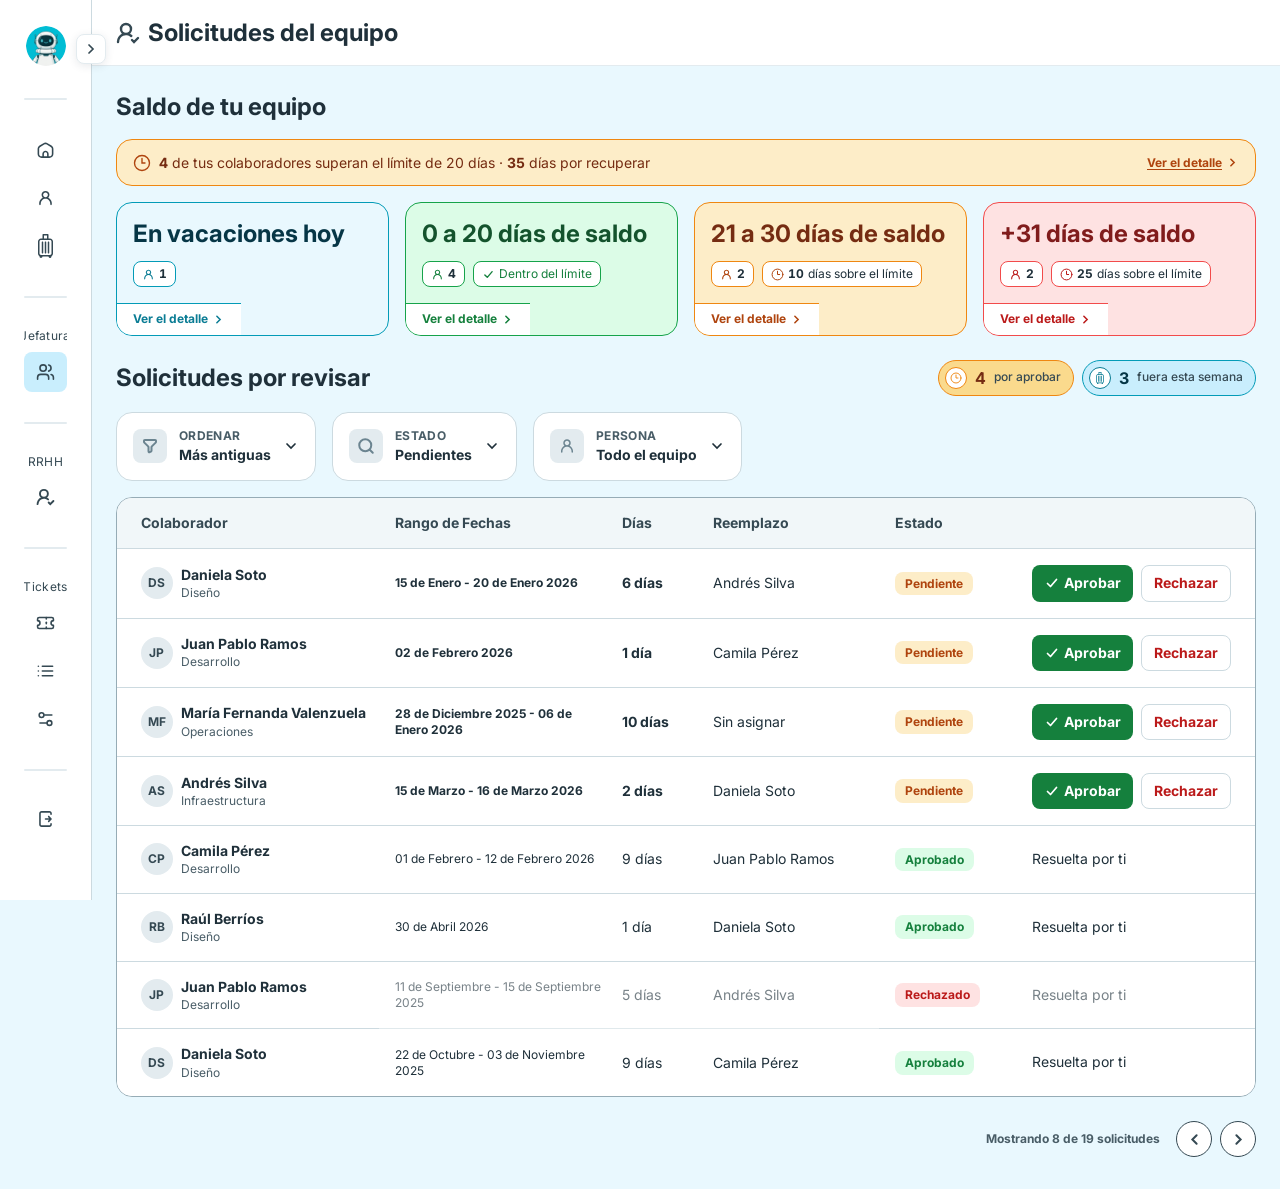
==== commit 52024581: "Saldo del equipo en Solicitudes - Tramos y línea del límite acotados a los colaboradores de la jefat" ====
--- a/aprobaciones.html
+++ b/aprobaciones.html
@@ -18,6 +18,7 @@
     <link rel="stylesheet" href="css/sistema/03-layout.css" />
     <link rel="stylesheet" href="css/sistema/04-components.css" />
     <link rel="stylesheet" href="css/sistema/05-sidebar.css" />
+    <link rel="stylesheet" href="css/sistema/06-tramos.css" />
     <link rel="stylesheet" href="css/pantallas/aprobaciones.css" />
   </head>
 
@@ -194,6 +195,145 @@
         </header>
 
         <main class="l-body" id="contenido">
+          <!-- ============ SALDO DEL EQUIPO ============
+             Los mismos tiles del panel de RRHH —css/sistema/06-tramos.css—
+             pero acotados a los colaboradores de esta jefatura. Las cifras
+             las calcula js/aprobaciones.js desde EQUIPO: acá van en cero
+             para que no haya dos verdades si el dato cambia. -->
+          <section class="l-section" aria-labelledby="t-saldo">
+            <h2 class="l-section__title" id="t-saldo">Saldo de tu equipo</h2>
+
+            <p class="bi-limite">
+              <svg class="c-icon" aria-hidden="true"><use href="#i-clock" /></svg>
+              <span class="bi-limite__texto">
+                <strong data-exceso-personas>0</strong> de tus colaboradores
+                superan el límite de 20 días ·
+                <strong data-exceso-dias>0</strong> días por recuperar
+              </span>
+              <button
+                class="bi-limite__enlace"
+                type="button"
+                data-tramo="sobre"
+                data-abre="#modal-equipo"
+              >
+                Ver el detalle
+                <svg class="c-icon" aria-hidden="true">
+                  <use href="#i-chevron-right" />
+                </svg>
+              </button>
+            </p>
+
+            <div class="bi-tramos">
+              <button
+                class="bi-tramo bi-tramo--hoy"
+                type="button"
+                data-tramo="hoy"
+                data-abre="#modal-equipo"
+              >
+                <span class="bi-tramo__cuerpo">
+                  <span class="bi-tramo__rango">En vacaciones hoy</span>
+                  <span class="bi-tramo__tags">
+                    <span class="bi-tramo__tag">
+                      <svg class="c-icon" aria-hidden="true"><use href="#i-user" /></svg>
+                      <span data-tramo-personas="hoy">0</span>
+                      <span class="u-visually-hidden">colaboradores</span>
+                    </span>
+                  </span>
+                </span>
+                <span class="bi-tramo__pie">
+                  Ver el detalle
+                  <svg class="c-icon" aria-hidden="true">
+                    <use href="#i-chevron-right" />
+                  </svg>
+                </span>
+              </button>
+
+              <button
+                class="bi-tramo bi-tramo--bajo"
+                type="button"
+                data-tramo="bajo"
+                data-abre="#modal-equipo"
+              >
+                <span class="bi-tramo__cuerpo">
+                  <span class="bi-tramo__rango">0 a 20 días de saldo</span>
+                  <span class="bi-tramo__tags">
+                    <span class="bi-tramo__tag">
+                      <svg class="c-icon" aria-hidden="true"><use href="#i-user" /></svg>
+                      <span data-tramo-personas="bajo">0</span>
+                      <span class="u-visually-hidden">colaboradores</span>
+                    </span>
+                    <span class="bi-tramo__tag bi-tramo__tag--ok">
+                      <svg class="c-icon" aria-hidden="true"><use href="#i-check" /></svg>
+                      Dentro del límite
+                    </span>
+                  </span>
+                </span>
+                <span class="bi-tramo__pie">
+                  Ver el detalle
+                  <svg class="c-icon" aria-hidden="true">
+                    <use href="#i-chevron-right" />
+                  </svg>
+                </span>
+              </button>
+
+              <button
+                class="bi-tramo bi-tramo--medio"
+                type="button"
+                data-tramo="medio"
+                data-abre="#modal-equipo"
+              >
+                <span class="bi-tramo__cuerpo">
+                  <span class="bi-tramo__rango">21 a 30 días de saldo</span>
+                  <span class="bi-tramo__tags">
+                    <span class="bi-tramo__tag">
+                      <svg class="c-icon" aria-hidden="true"><use href="#i-user" /></svg>
+                      <span data-tramo-personas="medio">0</span>
+                      <span class="u-visually-hidden">colaboradores</span>
+                    </span>
+                    <span class="bi-tramo__tag bi-tramo__tag--exceso">
+                      <svg class="c-icon" aria-hidden="true"><use href="#i-clock" /></svg>
+                      <span data-tramo-exceso="medio">0</span> días sobre el límite
+                    </span>
+                  </span>
+                </span>
+                <span class="bi-tramo__pie">
+                  Ver el detalle
+                  <svg class="c-icon" aria-hidden="true">
+                    <use href="#i-chevron-right" />
+                  </svg>
+                </span>
+              </button>
+
+              <button
+                class="bi-tramo bi-tramo--alto"
+                type="button"
+                data-tramo="alto"
+                data-abre="#modal-equipo"
+              >
+                <span class="bi-tramo__cuerpo">
+                  <span class="bi-tramo__rango">+31 días de saldo</span>
+                  <span class="bi-tramo__tags">
+                    <span class="bi-tramo__tag">
+                      <svg class="c-icon" aria-hidden="true"><use href="#i-user" /></svg>
+                      <span data-tramo-personas="alto">0</span>
+                      <span class="u-visually-hidden">colaboradores</span>
+                    </span>
+                    <span class="bi-tramo__tag bi-tramo__tag--exceso">
+                      <svg class="c-icon" aria-hidden="true"><use href="#i-clock" /></svg>
+                      <span data-tramo-exceso="alto">0</span> días sobre el límite
+                    </span>
+                  </span>
+                </span>
+                <span class="bi-tramo__pie">
+                  Ver el detalle
+                  <svg class="c-icon" aria-hidden="true">
+                    <use href="#i-chevron-right" />
+                  </svg>
+                </span>
+              </button>
+            </div>
+          </section>
+
           <!-- Tabla de solicitudes -->
           <section class="l-section" aria-labelledby="t-solicitudes">
             <div class="c-sectionhead">
@@ -852,9 +992,52 @@
       </div>
     </dialog>
 
+    <!-- ============ MODAL · DETALLE DE UN TRAMO ============
+       Lo abren las cuatro tarjetas y la línea del límite. El equipo de una
+       jefatura son unas pocas personas, así que acá no hay buscador ni
+       paginación: la lista entera cabe de una vez. Las filas las pinta
+       js/aprobaciones.js. -->
+    <dialog class="c-modal" id="modal-equipo" aria-labelledby="modal-equipo-titulo">
+      <div class="c-modal__header">
+        <div>
+          <h2 class="c-modal__title" id="modal-equipo-titulo">Detalle de tu equipo</h2>
+          <p class="s-aprob__modalSub" data-equipo-sub></p>
+        </div>
+        <button class="c-closebtn" type="button" data-cierra aria-label="Cerrar">
+          <svg class="c-icon" aria-hidden="true"><use href="#i-cross" /></svg>
+        </button>
+      </div>
+
+      <div class="c-modal__body">
+        <table class="c-table s-aprob__tablaEquipo" data-equipo-caja hidden>
+          <caption class="u-visually-hidden">
+            Colaboradores del tramo elegido
+          </caption>
+          <thead>
+            <tr>
+              <th scope="col">Colaborador</th>
+              <th scope="col" class="c-table__dias">Días de saldo</th>
+              <th scope="col" class="c-table__dias">Sobre el límite</th>
+            </tr>
+          </thead>
+          <tbody data-equipo-filas></tbody>
+        </table>
+
+        <div class="c-empty c-empty--compact" data-equipo-vacio hidden>
+          <span class="c-empty__bubble">
+            <svg class="c-icon" aria-hidden="true"><use href="#i-check" /></svg>
+          </span>
+          <p class="c-empty__title" data-equipo-vacio-titulo></p>
+          <p class="c-empty__text" data-equipo-vacio-texto></p>
+        </div>
+      </div>
+    </dialog>
+
     <!-- Desplegables, calendario, diálogos y sidebar. Sin dependencias
      ni datos: va tal cual a producción. -->
     <script src="js/sidebar.js" defer></script>
     <script src="js/componentes.js" defer></script>
+    <!-- Los tiles de saldo del equipo. Es el único con datos de muestra. -->
+    <script src="js/aprobaciones.js" defer></script>
   </body>
 </html>
--- a/css/sistema/02-base.css
+++ b/css/sistema/02-base.css
@@ -67,6 +67,12 @@
    `.c-notice { display: flex }` por sí solo le gana a la regla del navegador. */
 [hidden] {
   display: none !important;
+}
+
+/* Y lo mismo con el <dialog> cerrado: cualquier `display` de componente le
+   gana al del navegador y el modal termina dibujado dentro de la página. */
+dialog:not([open]) {
+  display: none;
 }
 
 /* --- Documento ------------------------------------------------------ */
--- a/css/sistema/04-components.css
+++ b/css/sistema/04-components.css
@@ -151,31 +151,72 @@
    SIDEBAR
    ========================================================================== */
 
+/* EN TELÉFONO ES UN PANEL QUE ENTRA DESDE LA IZQUIERDA.
+   Antes la barra de abajo era esta misma caja con tres iconos sueltos y el
+   resto del menú escondido. Con el menú creciendo ahí ya no cabía nada, así
+   que abajo quedó .c-bottomnav —cuatro accesos y el botón "Menú"— y el menú
+   entero, con sus rótulos y sus grupos, vive en este panel. */
 .c-sidebar {
   position: fixed;
-  bottom: 0;
+  inset-block: 0;
   left: 0;
-  right: 0;
-  z-index: 20;
-  display: flex;
-  align-items: center;
-  justify-content: space-around;
-  height: var(--size-bottomnav);
-  padding: 0 var(--space-3);
+  z-index: 40;
+  display: flex;
+  flex-direction: column;
+  width: min(86vw, 320px);
+  padding: var(--space-6);
+  overflow-y: auto;
+  overscroll-behavior: contain;
   background-color: var(--color-surface);
-  border-top: 1px solid var(--color-border-subtle);
-}
-
-/* En teléfono la barra inferior muestra solo navegación */
-.c-sidebar__profile,
-.c-sidebar__divider,
+  border-right: 1px solid var(--color-border-subtle);
+  /* Cerrado se va del todo a la izquierda. La visibilidad es lo que lo saca
+     del recorrido del tabulador mientras está fuera de pantalla. */
+  visibility: hidden;
+  translate: -100% 0;
+  transition:
+    translate var(--transition-base),
+    visibility var(--transition-base);
+}
+
+.c-sidebar--movil {
+  visibility: visible;
+  translate: 0 0;
+}
+
+.c-sidebar__scroll {
+  display: flex;
+  flex-direction: column;
+  gap: var(--space-6);
+}
+
+.c-sidebar__profile {
+  display: flex;
+  align-items: center;
+  gap: var(--space-3);
+}
+
+.c-sidebar__identity {
+  display: flex;
+  flex-direction: column;
+  gap: var(--space-1);
+  min-width: 0;
+}
+
+.c-sidebar__nav {
+  display: flex;
+  flex-direction: column;
+  gap: var(--space-2);
+}
+
+.c-sidebar__footer {
+  display: flex;
+  flex-direction: column;
+}
+
+/* El relleno elástico y el botón de plegar son cosa de escritorio */
 .c-sidebar__spacer,
 .c-sidebar__toggle {
   display: none;
-}
-
-.c-sidebar__nav {
-  display: contents;
 }
 
 @media (min-width: 768px) {
@@ -183,6 +224,12 @@
     position: sticky;
     top: 0;
     bottom: auto;
+    /* Lo del panel de teléfono, deshecho: acá la barra está siempre a la
+       vista y en su sitio. */
+    left: auto;
+    visibility: visible;
+    translate: none;
+    transition: none;
     /* Por encima de .l-header (15): el botón de plegar sobresale sobre el
        contenido y con 10 quedaba por debajo de la cabecera blanca de las
        pantallas que la tienen. */
@@ -200,9 +247,8 @@
   }
 
   .c-sidebar__profile {
-    display: flex;
-    align-items: center;
     justify-content: center;
+    gap: 0;
     height: 44px;
   }
 
@@ -210,15 +256,8 @@
     display: none;
   }
 
-  .c-sidebar__divider {
-    display: block;
-  }
-
   .c-sidebar__nav {
-    display: flex;
-    flex-direction: column;
     align-items: center;
-    gap: var(--space-2);
   }
 
   .c-sidebar__spacer {
@@ -226,9 +265,9 @@
     flex: 1;
   }
 
-  .c-sidebar__footer {
-    display: flex;
-    flex-direction: column;
+  /* El texto solo se ve con la barra desplegada; plegada son iconos */
+  .c-sidebar .c-navlink__label {
+    display: none;
   }
 
   /* Botón de plegar/desplegar, pisando el borde derecho.
@@ -313,6 +352,116 @@
 }
 
 /* ==========================================================================
+   BARRA INFERIOR · solo en teléfono
+
+   Los accesos directos que caben y, al final, el botón que abre el panel
+   con la navegación entera. La pinta js/sidebar.js junto con la barra.
+
+   Va con su propio reset acotado: se monta también en index.html, que es
+   del sistema viejo y no carga 02-base.css.
+   ========================================================================== */
+
+:where(.c-bottomnav, .c-bottomnav *) {
+  box-sizing: border-box;
+}
+
+:where(.c-bottomnav a) {
+  color: inherit;
+  text-decoration: none;
+}
+
+:where(.c-bottomnav button) {
+  margin: 0;
+  font: inherit;
+  background: none;
+  border: 0;
+}
+
+:where(.c-bottomnav svg) {
+  display: block;
+}
+
+.c-bottomnav {
+  position: fixed;
+  inset-inline: 0;
+  bottom: 0;
+  z-index: 30;
+  display: flex;
+  align-items: stretch;
+  justify-content: space-around;
+  gap: var(--space-1);
+  height: var(--size-bottomnav);
+  padding: var(--space-1) var(--space-2);
+  font-family: var(--font-sans);
+  background-color: var(--color-surface);
+  border-top: 1px solid var(--color-border-subtle);
+}
+
+.c-bottomnav__item {
+  display: flex;
+  flex: 1;
+  flex-direction: column;
+  align-items: center;
+  justify-content: center;
+  gap: var(--space-half);
+  max-width: 96px;
+  padding: var(--space-1);
+  color: var(--color-icon);
+  border-radius: var(--radius-md);
+  cursor: pointer;
+  transition: background-color var(--transition-fast);
+}
+
+.c-bottomnav__item:active {
+  background-color: var(--color-nav-pressed);
+}
+
+.c-bottomnav__item[aria-current="page"],
+.c-bottomnav__item[aria-expanded="true"] {
+  background-color: var(--color-nav-selected);
+}
+
+/* Una pantalla que todavía no existe: se ve, apagada y sin clic */
+.c-bottomnav__item--pendiente {
+  cursor: default;
+  opacity: 0.45;
+}
+
+.c-bottomnav__texto {
+  overflow: hidden;
+  max-width: 100%;
+  font-size: var(--fs-xs);
+  font-weight: var(--fw-medium);
+  line-height: 1.2;
+  text-overflow: ellipsis;
+  white-space: nowrap;
+  color: var(--color-text-heading);
+}
+
+/* El velo que apaga la página mientras el panel está abierto */
+.c-navscrim {
+  position: fixed;
+  inset: 0;
+  z-index: 35;
+  background-color: var(--color-overlay);
+}
+
+.c-navscrim[hidden] {
+  display: none;
+}
+
+/* En escritorio no hay nada de esto: la barra está siempre a la vista.
+   Va al final de la sección y no arriba con el resto del escritorio porque
+   a igual especificidad manda el orden, y las reglas de arriba están antes
+   que las de esta sección. */
+@media (min-width: 768px) {
+  .c-bottomnav,
+  .c-navscrim {
+    display: none;
+  }
+}
+
+/* ==========================================================================
    ITEM DE NAVEGACIÓN
    ========================================================================== */
 
@@ -338,7 +487,7 @@
 }
 
 .c-navlink__label {
-  display: none;
+  display: block;
   flex: 1;
   font-size: var(--fs-sm);
   font-weight: var(--fw-medium);
@@ -827,6 +976,57 @@
 }
 
 /* ==========================================================================
+   CAMPO DE TEXTO
+
+   Mismo molde que .c-notes —la caja con el rótulo dentro— pero de una línea.
+   El borde lo lleva la caja y no el <input>: así el foco tiñe el campo
+   entero y no deja dos marcos uno dentro del otro.
+   ========================================================================== */
+
+.c-input {
+  display: flex;
+  flex-direction: column;
+  gap: var(--space-1);
+  padding: var(--space-3) var(--space-4);
+  background-color: var(--color-surface);
+  border: 1px solid var(--color-border);
+  border-radius: var(--radius-md);
+  transition: background-color var(--transition-fast);
+}
+
+.c-input:focus-within {
+  background-color: var(--color-state-hover);
+}
+
+.c-input__label {
+  font-size: var(--fs-xs);
+  font-weight: var(--fw-bold);
+  line-height: 1.2;
+  letter-spacing: var(--ls-wide);
+  text-transform: uppercase;
+  color: var(--color-text-secondary);
+}
+
+.c-input__control {
+  width: 100%;
+  padding: 0;
+  font-family: inherit;
+  font-size: var(--fs-sm);
+  line-height: var(--lh-normal);
+  color: var(--color-text-primary);
+  background: transparent;
+  border: 0;
+}
+
+.c-input__control:focus-visible {
+  outline: none;
+}
+
+.c-input__control::placeholder {
+  color: var(--color-text-secondary);
+}
+
+/* ==========================================================================
    MODAL
    ========================================================================== */
 
@@ -902,8 +1102,10 @@
 }
 
 /* Con cabecera propia el drawer se reparte en dos: la cabecera queda fija y
-   solo el cuerpo scrollea. */
-.c-drawer:has(> .c-modal__header) {
+   solo el cuerpo scrollea. Va con [open] porque un `display` propio le gana al
+   `display: none` que el navegador le pone al <dialog> cerrado: sin eso el
+   drawer se dibujaba debajo de la tabla. */
+.c-drawer[open]:has(> .c-modal__header) {
   display: flex;
   flex-direction: column;
   overflow: hidden;
@@ -1325,6 +1527,51 @@
 }
 
 /* ==========================================================================
+   BUSCADOR
+   Caja de una línea para filtrar una lista. Más baja que .c-field, que es
+   para formularios.
+   ========================================================================== */
+
+.c-search {
+  display: flex;
+  flex: 1;
+  align-items: center;
+  gap: var(--space-2);
+  min-width: 180px;
+  max-width: 280px;
+  height: 36px;
+  padding-inline: var(--space-3);
+  background-color: var(--color-surface);
+  border: 1px solid var(--color-border-subtle);
+  border-radius: var(--radius-md);
+}
+
+.c-search:focus-within {
+  border-color: var(--color-focus-ring);
+}
+
+.c-search .c-icon {
+  width: var(--icon-md);
+  height: var(--icon-md);
+  color: var(--color-icon-muted);
+}
+
+.c-search__input {
+  flex: 1;
+  min-width: 0;
+  font-family: inherit;
+  font-size: var(--fs-sm);
+  line-height: var(--lh-normal);
+  color: var(--color-text-primary);
+  background: none;
+  border: 0;
+}
+
+.c-search__input:focus {
+  outline: none;
+}
+
+/* ==========================================================================
    PAGINACIÓN
    ========================================================================== */
 
@@ -1621,6 +1868,16 @@
 .c-btn--neutro:hover:not(:disabled)  { background-color: var(--color-state-hover); }
 .c-btn--neutro:active:not(:disabled) { background-color: var(--color-state-pressed); }
 
+/* Acción principal de un formulario. Es el mismo azul de .c-submit, pero en
+   botón suelto: .c-submit ocupa el ancho entero y acá hacen falta dos o tres
+   seguidos en una fila. */
+.c-btn--accion {
+  background-color: var(--color-action-bg);
+  color: var(--color-action-text);
+}
+.c-btn--accion:hover:not(:disabled)  { background-color: var(--color-action-bg-hover); }
+.c-btn--accion:active:not(:disabled) { background-color: var(--color-action-bg-pressed); }
+
 .c-btn--bloque { width: 100%; }
 
 
@@ -1910,17 +2167,19 @@
    ========================================================================== */
 
 .c-records {
-  padding: 0 var(--space-4);
   background-color: var(--color-surface);
   border: 1px solid var(--color-border-subtle);
   border-radius: var(--radius-lg);
 }
 
+/* El aire lo pone la fila y no la lista: `ul[class]` de 02-base le gana en
+   especificidad a .c-records y le borra cualquier padding, así que el texto
+   quedaba pegado al borde de la tarjeta. */
 .c-record {
   display: flex;
   flex-direction: column;
   gap: var(--space-1);
-  padding: var(--space-3) 0;
+  padding: var(--space-3) var(--space-4);
   border-bottom: 1px solid var(--color-divider);
 }
 
--- a/css/sistema/05-sidebar.css
+++ b/css/sistema/05-sidebar.css
@@ -82,19 +82,31 @@
 }
 
 /* ==========================================================================
-   MÓVIL · barra inferior
-   Abajo no caben ni los rótulos ni los grupos: la barra deja solo los
-   enlaces sueltos de la primera sección. La navegación completa en teléfono
-   todavía no está diseñada.
+   SECCIONES Y GRUPOS
+
+   Van así en los dos sitios: en el panel de teléfono y en la barra de
+   escritorio desplegada. Lo que cambia —el rótulo centrado, los hijos
+   escondidos— es cosa de la barra plegada, y está en el media query.
    ========================================================================== */
 
 .c-sidebar__seccion {
-  display: contents;
-}
-
-.c-sidebar__label,
+  display: flex;
+  flex-direction: column;
+  gap: var(--space-2);
+}
+
+.c-sidebar__label {
+  font-size: var(--fs-xs);
+  font-weight: var(--fw-regular);
+  line-height: 1.3;
+  letter-spacing: var(--ls-wide);
+  color: var(--color-text-heading);
+}
+
 .c-navgroup {
-  display: none;
+  display: flex;
+  flex-direction: column;
+  gap: var(--space-2);
 }
 
 @media (min-width: 768px) {
@@ -126,27 +138,6 @@
      ocupan—. Con shrink en cero la caja scrollea, que es lo que toca. */
   .c-sidebar__scroll > * {
     flex-shrink: 0;
-  }
-
-  .c-sidebar__seccion {
-    display: flex;
-    flex-direction: column;
-    gap: var(--space-2);
-  }
-
-  .c-sidebar__label {
-    display: block;
-    font-size: var(--fs-xs);
-    font-weight: var(--fw-regular);
-    line-height: 1.3;
-    letter-spacing: var(--ls-wide);
-    color: var(--color-text-heading);
-  }
-
-  .c-navgroup {
-    display: flex;
-    flex-direction: column;
-    gap: var(--space-2);
   }
 
   /* Plegado el rótulo se queda, centrado: es lo que separa un bloque del
@@ -202,6 +193,16 @@
   display: flex;
 }
 
+/* En el panel de teléfono no existe la barra plegada, así que un grupo
+   abierto enseña sus hijos y ya. Va en max-width y no en la base porque la
+   regla que los esconde con la barra plegada está más arriba en el archivo
+   y, a igual especificidad, le ganaría. */
+@media (max-width: 767px) {
+  .c-sidebar .c-navgroup--abierto .c-navgroup__hijos {
+    display: flex;
+  }
+}
+
 /* LA LÍNEA Y EL CODO SALEN DE CADA HIJO, NO DEL <ul>.
    Antes el <ul> traía su propio border-left y encima cada hijo dibujaba el
    suyo: se veían dos líneas pisadas y el remate del último quedaba tapado
--- a/css/sistema/06-tramos.css
+++ b/css/sistema/06-tramos.css
@@ -0,0 +1,247 @@
+/* ==========================================================================
+   06 · TRAMOS DE SALDO Y LÍNEA DEL LÍMITE
+
+   Nació en el panel de RRHH y hoy lo usan dos pantallas: el panel, con toda
+   la empresa, y Solicitudes del equipo, con los colaboradores de una
+   jefatura. Por eso vive acá y no en la hoja de una pantalla.
+
+   Conserva el prefijo bi- de su pantalla de origen: renombrarlo obligaría a
+   rehacer la plantilla de seguimiento que ya está entregada.
+
+   Las tarjetas se pintan con --tile-bg, --tile-border, --tile-accent y
+   --tile-value, que fija cada modificador de color.
+   ========================================================================== */
+
+/* ==========================================================================
+   TRAMOS DE SALDO
+   Mismo tile, pero clicable: abre la lista filtrada por ese tramo. Lleva un
+   pie para que se lea como puerta de entrada y no como dato suelto.
+   ========================================================================== */
+
+.bi-tramos {
+  display: grid;
+  grid-template-columns: 1fr;
+  gap: var(--space-3);
+}
+
+@media (min-width: 480px) {
+  .bi-tramos {
+    grid-template-columns: repeat(2, 1fr);
+    gap: var(--space-4);
+  }
+}
+
+@media (min-width: 1100px) {
+  .bi-tramos {
+    grid-template-columns: repeat(4, 1fr);
+  }
+}
+
+/* Columna flex para que el pie se pegue abajo: la rejilla ya iguala el alto
+   de las cuatro, así que basta con que el cuerpo se estire. */
+.bi-tramo {
+  display: flex;
+  flex-direction: column;
+  width: 100%;
+  padding: 0;
+  overflow: hidden;
+  text-align: left;
+  background-color: var(--tile-bg);
+  border: 1px solid var(--tile-border);
+  border-radius: var(--radius-lg);
+  transition: background-color var(--transition-fast);
+}
+
+/* Reposo en el 100, hover en el 200 y pressed un 6% más oscuro.
+   La paleta no publica el 300 de success, warning ni error —llega hasta el
+   200—, así que el tercer escalón se consigue con una capa de oscurecido
+   sobre el fondo. En cuanto existan los tokens 300 esto es un cambio de una
+   línea. La capa va en background-image y no en un filtro, para que el pie
+   blanco de la tarjeta no se oscurezca con ella. */
+.bi-tramo:hover {
+  background-color: var(--tile-bg-hover);
+}
+
+.bi-tramo:active {
+  background-color: var(--tile-bg-hover);
+  background-image: linear-gradient(rgb(0 0 0 / 0.06), rgb(0 0 0 / 0.06));
+}
+
+.bi-tramo__cuerpo {
+  flex: 1;
+  padding: var(--space-4);
+}
+
+/* Manda el tramo, que es lo que distingue una tarjeta de otra; la cuenta va
+   debajo, con la cifra en negrita y la palabra en peso normal. */
+.bi-tramo__rango {
+  display: block;
+  font-size: var(--fs-2xl);
+  font-weight: var(--fw-bold);
+  line-height: var(--lh-tight);
+  color: var(--tile-value);
+}
+
+/* Dos pastillas por tarjeta: cuánta gente cae en el tramo y cuántos días
+   le sobran al tramo entero. Se envuelven en vez de encogerse porque el
+   texto "días sobre el límite" no se puede recortar sin mentir. */
+.bi-tramo__tags {
+  display: flex;
+  flex-wrap: wrap;
+  gap: var(--space-2);
+  margin-top: var(--space-3);
+}
+
+.bi-tramo__tag {
+  display: inline-flex;
+  align-items: center;
+  gap: var(--space-1);
+  padding: var(--space-1) var(--space-2);
+  font-size: var(--fs-xs);
+  font-weight: var(--fw-regular);
+  line-height: 1.35;
+  color: var(--color-text-primary);
+  background-color: var(--color-surface);
+  border: 1px solid var(--tile-border);
+  border-radius: var(--radius-md);
+}
+
+.bi-tramo__tag .c-icon {
+  width: var(--icon-xs);
+  height: var(--icon-xs);
+  color: var(--tile-accent);
+}
+
+/* La cifra manda sobre la palabra que la acompaña */
+.bi-tramo__tag span {
+  font-weight: var(--fw-bold);
+  font-variant-numeric: tabular-nums;
+}
+
+/* En la tarjeta verde el exceso sería siempre cero, así que en su lugar va
+   la confirmación. Sin cifra: no hay nada que contar. */
+.bi-tramo__tag--ok {
+  color: var(--tile-accent);
+}
+
+.bi-tramo__pie {
+  display: flex;
+  align-items: center;
+  justify-content: space-between;
+  gap: var(--space-1);
+  padding: var(--space-2) var(--space-4);
+  font-size: var(--fs-xs);
+  font-weight: var(--fw-bold);
+  line-height: 1.2;
+  color: var(--tile-accent);
+  background-color: var(--color-surface);
+  border-top: 1px solid var(--tile-border);
+}
+
+.bi-tramo__pie .c-icon {
+  width: var(--icon-xs);
+  height: var(--icon-xs);
+  color: inherit;
+}
+
+.bi-tramo--alto {
+  --tile-bg: var(--c-error-100);
+  --tile-bg-hover: var(--c-error-200);
+  --tile-border: var(--color-danger-border);
+  --tile-accent: var(--c-error-700);
+  --tile-value: var(--color-danger-text);
+}
+
+.bi-tramo--medio {
+  --tile-bg: var(--c-warning-100);
+  --tile-bg-hover: var(--c-warning-200);
+  --tile-border: var(--color-warning-border);
+  --tile-accent: var(--c-warning-700);
+  --tile-value: var(--color-warning-text);
+}
+
+.bi-tramo--bajo {
+  --tile-bg: var(--c-success-100);
+  --tile-bg-hover: var(--c-success-200);
+  --tile-border: var(--color-success-border);
+  --tile-accent: var(--c-success-700);
+  --tile-value: var(--color-success-text);
+}
+
+.bi-tramo--hoy {
+  --tile-bg: var(--c-blue-support-100);
+  --tile-bg-hover: var(--c-blue-support-200);
+  --tile-border: var(--color-info-border);
+  --tile-accent: var(--color-info-accent);
+  --tile-value: var(--color-info-text);
+}
+
+/* ==========================================================================
+   LA LÍNEA DEL LÍMITE
+
+   El objetivo de la empresa —que nadie pase de 20 días— dicho una vez y
+   entero, encima de las tarjetas que lo desglosan. Va en el amarillo de
+   aviso y no en rojo: es una meta, no una alarma.
+   ========================================================================== */
+
+.bi-limite {
+  display: flex;
+  flex-wrap: wrap;
+  align-items: center;
+  gap: var(--space-2);
+  padding: var(--space-3) var(--space-4);
+  font-size: var(--fs-sm);
+  line-height: var(--lh-normal);
+  color: var(--color-warning-text);
+  background-color: var(--color-warning-bg-soft);
+  border: 1px solid var(--color-warning-border);
+  border-radius: var(--radius-lg);
+}
+
+.bi-limite > .c-icon {
+  width: var(--icon-md);
+  height: var(--icon-md);
+  color: var(--c-warning-700);
+}
+
+.bi-limite__texto {
+  flex: 1;
+  min-width: 0;
+}
+
+/* En teléfono el enlace, al envolverse, caía en medio de la frase y partía
+   "superan el límite de 20 días" de "1.845 días por recuperar". Debajo de
+   640 baja entero a su propia línea, y el icono se queda arriba con el
+   texto en vez de quedarse solo en un renglón. */
+@media (max-width: 639px) {
+  .bi-limite__texto {
+    flex-basis: 0;
+  }
+
+  .bi-limite__enlace {
+    flex-basis: 100%;
+  }
+}
+
+.bi-limite strong {
+  font-weight: var(--fw-bold);
+  font-variant-numeric: tabular-nums;
+}
+
+/* Lleva al mismo modal que las tarjetas, pero con los 158 de una vez */
+.bi-limite__enlace {
+  display: inline-flex;
+  align-items: center;
+  gap: var(--space-1);
+  font-size: var(--fs-xs);
+  font-weight: var(--fw-bold);
+  color: var(--c-warning-700);
+  text-decoration: underline;
+  text-underline-offset: 2px;
+}
+
+.bi-limite__enlace .c-icon {
+  width: var(--icon-xs);
+  height: var(--icon-xs);
+  color: inherit;
+}
--- a/css/pantallas/aprobaciones.css
+++ b/css/pantallas/aprobaciones.css
@@ -44,3 +44,44 @@
   .s-aprob__acciones { justify-content: stretch; }
   .s-aprob__acciones .c-btn { flex: 1; }
 }
+
+/* ==========================================================================
+   MODAL DEL SALDO DEL EQUIPO
+   Los tiles vienen de 06-tramos.css. Acá solo lo propio del modal que abren.
+   ========================================================================== */
+
+.s-aprob__modalSub {
+  margin-top: var(--space-1);
+  font-size: var(--fs-sm);
+  color: var(--color-text-secondary);
+}
+
+.s-aprob__tablaEquipo {
+  margin-top: var(--space-2);
+}
+
+/* Quien pasa del límite se marca en rojo, igual que en el panel de RRHH */
+.s-aprob__exceso {
+  display: inline-block;
+  padding: var(--space-1) var(--space-2);
+  font-weight: var(--fw-bold);
+  font-variant-numeric: tabular-nums;
+  color: var(--c-error-800);
+  background-color: var(--c-error-100);
+  border-radius: var(--radius-md);
+}
+
+/* A quien no le sobra nada no se le deja la celda en blanco */
+.s-aprob__nada {
+  color: var(--color-text-secondary);
+}
+
+/* En teléfono la tabla se apila y la celda queda estrecha: el nombre de la
+   persona, que es lo que se viene a ver, se parte en dos líneas en vez de
+   cortarse con puntos suspensivos. */
+@media (max-width: 767px) {
+  .s-aprob__tablaEquipo .c-persona__nombre {
+    overflow: visible;
+    white-space: normal;
+  }
+}
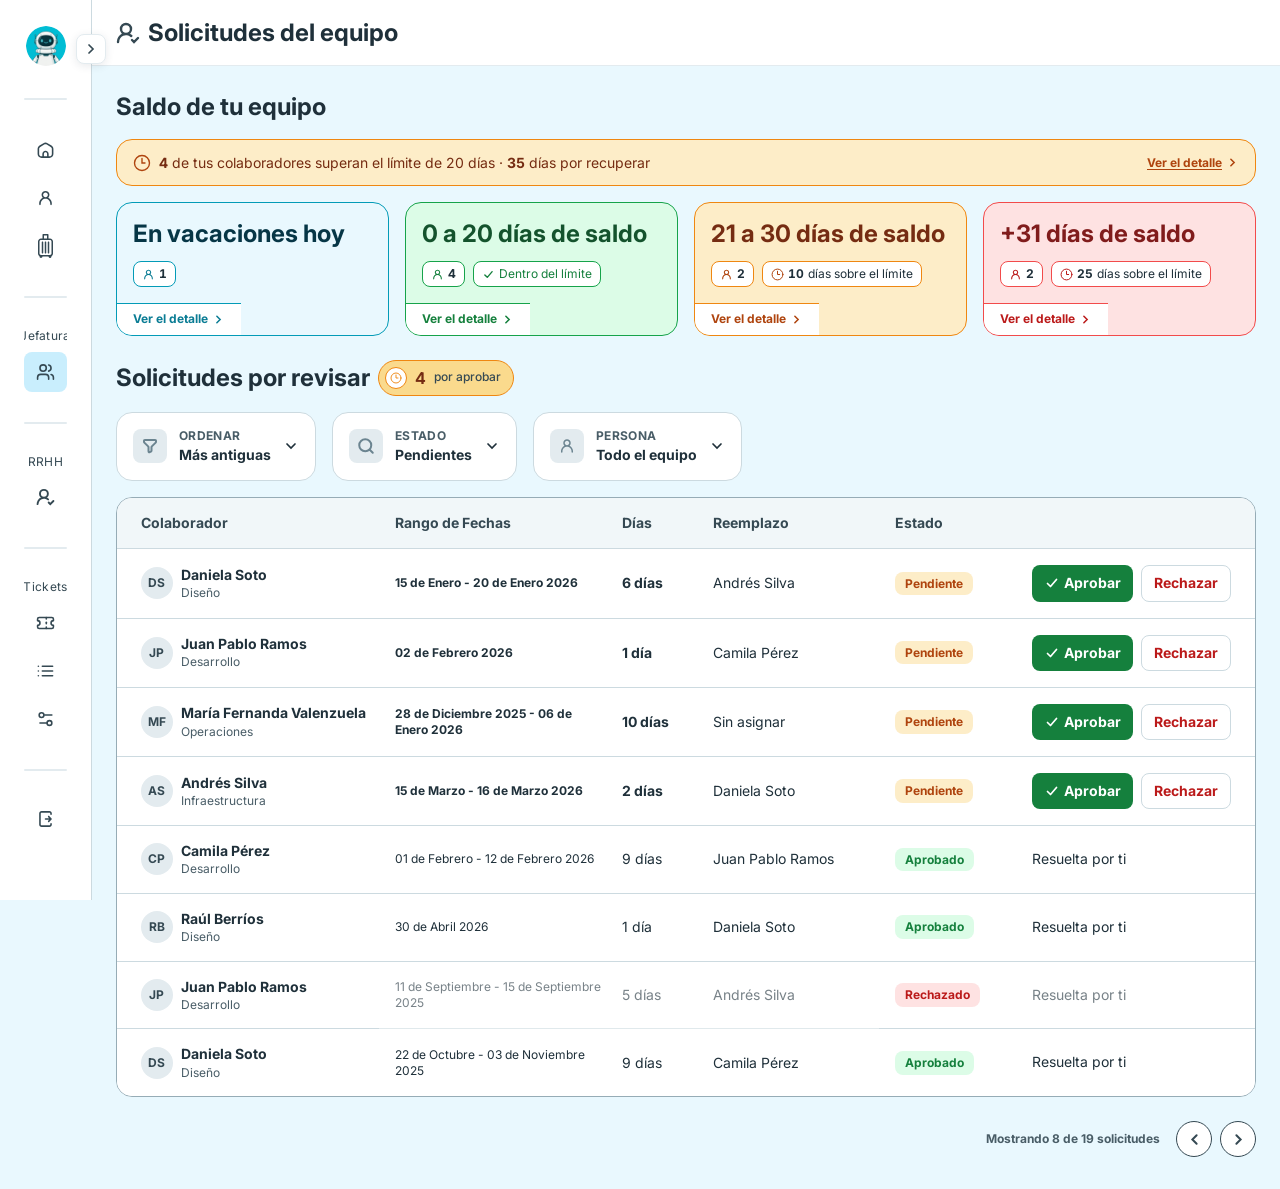
==== commit 83a998a2: "Un solo contador, junto al título - Fuera "fuera esta semana" y su icono, que ya no usa nadie - "Por" ====
--- a/aprobaciones.html
+++ b/aprobaciones.html
@@ -59,12 +59,6 @@
     <!-- Sprite de iconos: se usan con <use href="#i-nombre"> -->
     <svg xmlns="http://www.w3.org/2000/svg" aria-hidden="true" focusable="false"
          style="position:absolute;width:0;height:0;overflow:hidden">
-      <symbol id="i-maleta" viewBox="0 0 22.5 36" fill="none">
-        <g>
-        <path d="M6.75 11.25C7.04837 11.25 7.33452 11.3685 7.54549 11.5795C7.75647 11.7905 7.875 12.0766 7.875 12.375V28.125C7.875 28.4234 7.75647 28.7095 7.54549 28.9205C7.33452 29.1315 7.04837 29.25 6.75 29.25C6.45163 29.25 6.16548 29.1315 5.95451 28.9205C5.74353 28.7095 5.625 28.4234 5.625 28.125V12.375C5.625 12.0766 5.74353 11.7905 5.95451 11.5795C6.16548 11.3685 6.45163 11.25 6.75 11.25ZM11.25 11.25C11.5484 11.25 11.8345 11.3685 12.0455 11.5795C12.2565 11.7905 12.375 12.0766 12.375 12.375V28.125C12.375 28.4234 12.2565 28.7095 12.0455 28.9205C11.8345 29.1315 11.5484 29.25 11.25 29.25C10.9516 29.25 10.6655 29.1315 10.4545 28.9205C10.2435 28.7095 10.125 28.4234 10.125 28.125V12.375C10.125 12.0766 10.2435 11.7905 10.4545 11.5795C10.6655 11.3685 10.9516 11.25 11.25 11.25ZM15.75 11.25C16.0484 11.25 16.3345 11.3685 16.5455 11.5795C16.7565 11.7905 16.875 12.0766 16.875 12.375V28.125C16.875 28.4234 16.7565 28.7095 16.5455 28.9205C16.3345 29.1315 16.0484 29.25 15.75 29.25C15.4516 29.25 15.1655 29.1315 14.9545 28.9205C14.7435 28.7095 14.625 28.4234 14.625 28.125V12.375C14.625 12.0766 14.7435 11.7905 14.9545 11.5795C15.1655 11.3685 15.4516 11.25 15.75 11.25Z" fill="currentColor"/>
-        <path d="M7.875 0C7.57663 0 7.29048 0.118526 7.07951 0.329505C6.86853 0.540483 6.75 0.826631 6.75 1.125V6.75H4.5C3.30653 6.75 2.16193 7.22411 1.31802 8.06802C0.474106 8.91193 9.80561e-08 10.0565 9.80561e-08 11.25V29.25C-0.000167649 30.0537 0.214893 30.8427 0.622835 31.5351C1.03078 32.2276 1.61671 32.7981 2.31975 33.1875C2.23526 33.52 2.2277 33.8674 2.29764 34.2033C2.36759 34.5392 2.5132 34.8547 2.7234 35.1259C2.93361 35.3971 3.20287 35.6167 3.51072 35.7682C3.81857 35.9197 4.15691 35.9989 4.5 36C5.09674 36 5.66903 35.7629 6.09099 35.341C6.51295 34.919 6.75 34.3467 6.75 33.75H15.75C15.7509 34.0688 15.8196 34.3838 15.9515 34.6741C16.0834 34.9644 16.2755 35.2233 16.5151 35.4338C16.7546 35.6442 17.0361 35.8013 17.341 35.8947C17.6459 35.9881 17.9671 36.0156 18.2834 35.9754C18.5997 35.9353 18.9039 35.8283 19.1757 35.6617C19.4476 35.4951 19.6809 35.2726 19.8602 35.009C20.0396 34.7454 20.1609 34.4467 20.2161 34.1327C20.2712 33.8186 20.259 33.4965 20.1802 33.1875C20.8833 32.7981 21.4692 32.2276 21.8772 31.5351C22.2851 30.8427 22.5002 30.0537 22.5 29.25V11.25C22.5 10.0565 22.0259 8.91193 21.182 8.06802C20.3381 7.22411 19.1935 6.75 18 6.75H15.75V1.125C15.75 0.826631 15.6315 0.540483 15.4205 0.329505C15.2095 0.118526 14.9234 0 14.625 0L7.875 0ZM13.5 6.75H9V2.25H13.5V6.75ZM20.25 29.25C20.25 29.8467 20.0129 30.419 19.591 30.841C19.169 31.2629 18.5967 31.5 18 31.5H4.5C3.90326 31.5 3.33097 31.2629 2.90901 30.841C2.48705 30.419 2.25 29.8467 2.25 29.25V11.25C2.25 10.6533 2.48705 10.081 2.90901 9.65901C3.33097 9.23705 3.90326 9 4.5 9H18C18.5967 9 19.169 9.23705 19.591 9.65901C20.0129 10.081 20.25 10.6533 20.25 11.25V29.25Z" fill="currentColor"/>
-        </g>
-      </symbol>
       <symbol id="i-home" viewBox="0 0 24 24" fill="none">
         <g>
         <path fill-rule="evenodd" clip-rule="evenodd" d="M12 2.67773C11.0863 2.67773 10.1901 2.92808 9.40875 3.40159L4.40875 6.43159C3.67349 6.87714 3.06552 7.50477 2.64358 8.25383C2.22165 9.00289 1.99999 9.8481 2 10.7078V16.9998C2 18.3259 2.52678 19.5977 3.46447 20.5354C4.40215 21.473 5.67392 21.9998 7 21.9998H17C18.3261 21.9998 19.5978 21.473 20.5355 20.5354C21.4732 19.5977 22 18.3259 22 16.9998V10.7068C21.9998 9.8473 21.778 9.00212 21.3561 8.25329C20.9342 7.50446 20.3263 6.87704 19.5913 6.4316L14.5913 3.4016C13.8099 2.92809 12.9137 2.67773 12 2.67773ZM10.4453 5.11204C10.9141 4.82794 11.4518 4.67773 12 4.67773C12.5482 4.67773 13.0859 4.82794 13.5547 5.11204L18.5547 8.14204C18.9958 8.40931 19.3605 8.78577 19.6137 9.23507C19.8668 9.6843 19.9998 10.1912 20 10.7068V16.9998C20 17.7955 19.6839 18.5585 19.1213 19.1211C18.5587 19.6838 17.7956 19.9998 17 19.9998H16V16.9998C16 15.939 15.5786 14.9215 14.8284 14.1714C14.0783 13.4212 13.0609 12.9998 12 12.9998C10.9391 12.9998 9.92172 13.4212 9.17157 14.1714C8.42143 14.9215 8 15.939 8 16.9998V19.9998H7C6.20435 19.9998 5.44129 19.6838 4.87868 19.1211C4.31607 18.5585 4 17.7955 4 16.9998V10.7078C3.99999 10.192 4.13299 9.68483 4.38615 9.23539C4.63931 8.78595 5.00409 8.40938 5.44525 8.14205L10.4453 5.11204ZM13.4142 15.5856C13.7893 15.9607 14 16.4694 14 16.9998V19.9998H10V16.9998C10 16.4694 10.2107 15.9607 10.5858 15.5856C10.9609 15.2105 11.4696 14.9998 12 14.9998C12.5304 14.9998 13.0391 15.2105 13.4142 15.5856Z" fill="currentColor"/>
@@ -336,30 +330,18 @@
 
           <!-- Tabla de solicitudes -->
           <section class="l-section" aria-labelledby="t-solicitudes">
-            <div class="c-sectionhead">
+            <div class="c-sectionhead s-aprob__head">
               <h2 class="c-sectionhead__title" id="t-solicitudes">
                 Solicitudes por revisar
               </h2>
 
-              <div class="c-sectionhead__stats">
-                <span class="c-stat c-stat--warning">
-                  <span class="c-stat__bubble">
-                    <svg class="c-icon" aria-hidden="true"><use href="#i-clock" /></svg>
-                  </span>
-                  <span class="c-stat__numero">4</span>
-                  <span class="c-stat__label">por aprobar</span>
-                </span>
-
-                <span class="c-stat c-stat--info">
-                  <span class="c-stat__bubble">
-                    <svg class="c-icon c-icon--maleta" aria-hidden="true">
-                      <use href="#i-maleta" />
-                    </svg>
-                  </span>
-                  <span class="c-stat__numero">3</span>
-                  <span class="c-stat__label">fuera esta semana</span>
-                </span>
-              </div>
+              <span class="c-stat c-stat--warning">
+                <span class="c-stat__bubble">
+                  <svg class="c-icon" aria-hidden="true"><use href="#i-clock" /></svg>
+                </span>
+                <span class="c-stat__numero">4</span>
+                <span class="c-stat__label">por aprobar</span>
+              </span>
             </div>
 
             <div class="l-filters">
--- a/css/pantallas/aprobaciones.css
+++ b/css/pantallas/aprobaciones.css
@@ -2,6 +2,12 @@
    06 · PANTALLA — APROBACIONES (jefatura)
    Lo exclusivo de esta vista. Solo la carga jefatura.html.
    ========================================================================== */
+
+/* Con un solo contador, la píldora va pegada al título y no en el otro
+   extremo de la fila: el título deja de estirarse. */
+.s-aprob__head .c-sectionhead__title {
+  flex: 0 1 auto;
+}
 
 /* La tabla de aprobaciones tiene seis columnas y no pesan lo mismo:
    el nombre necesita aire y los días casi nada. */
